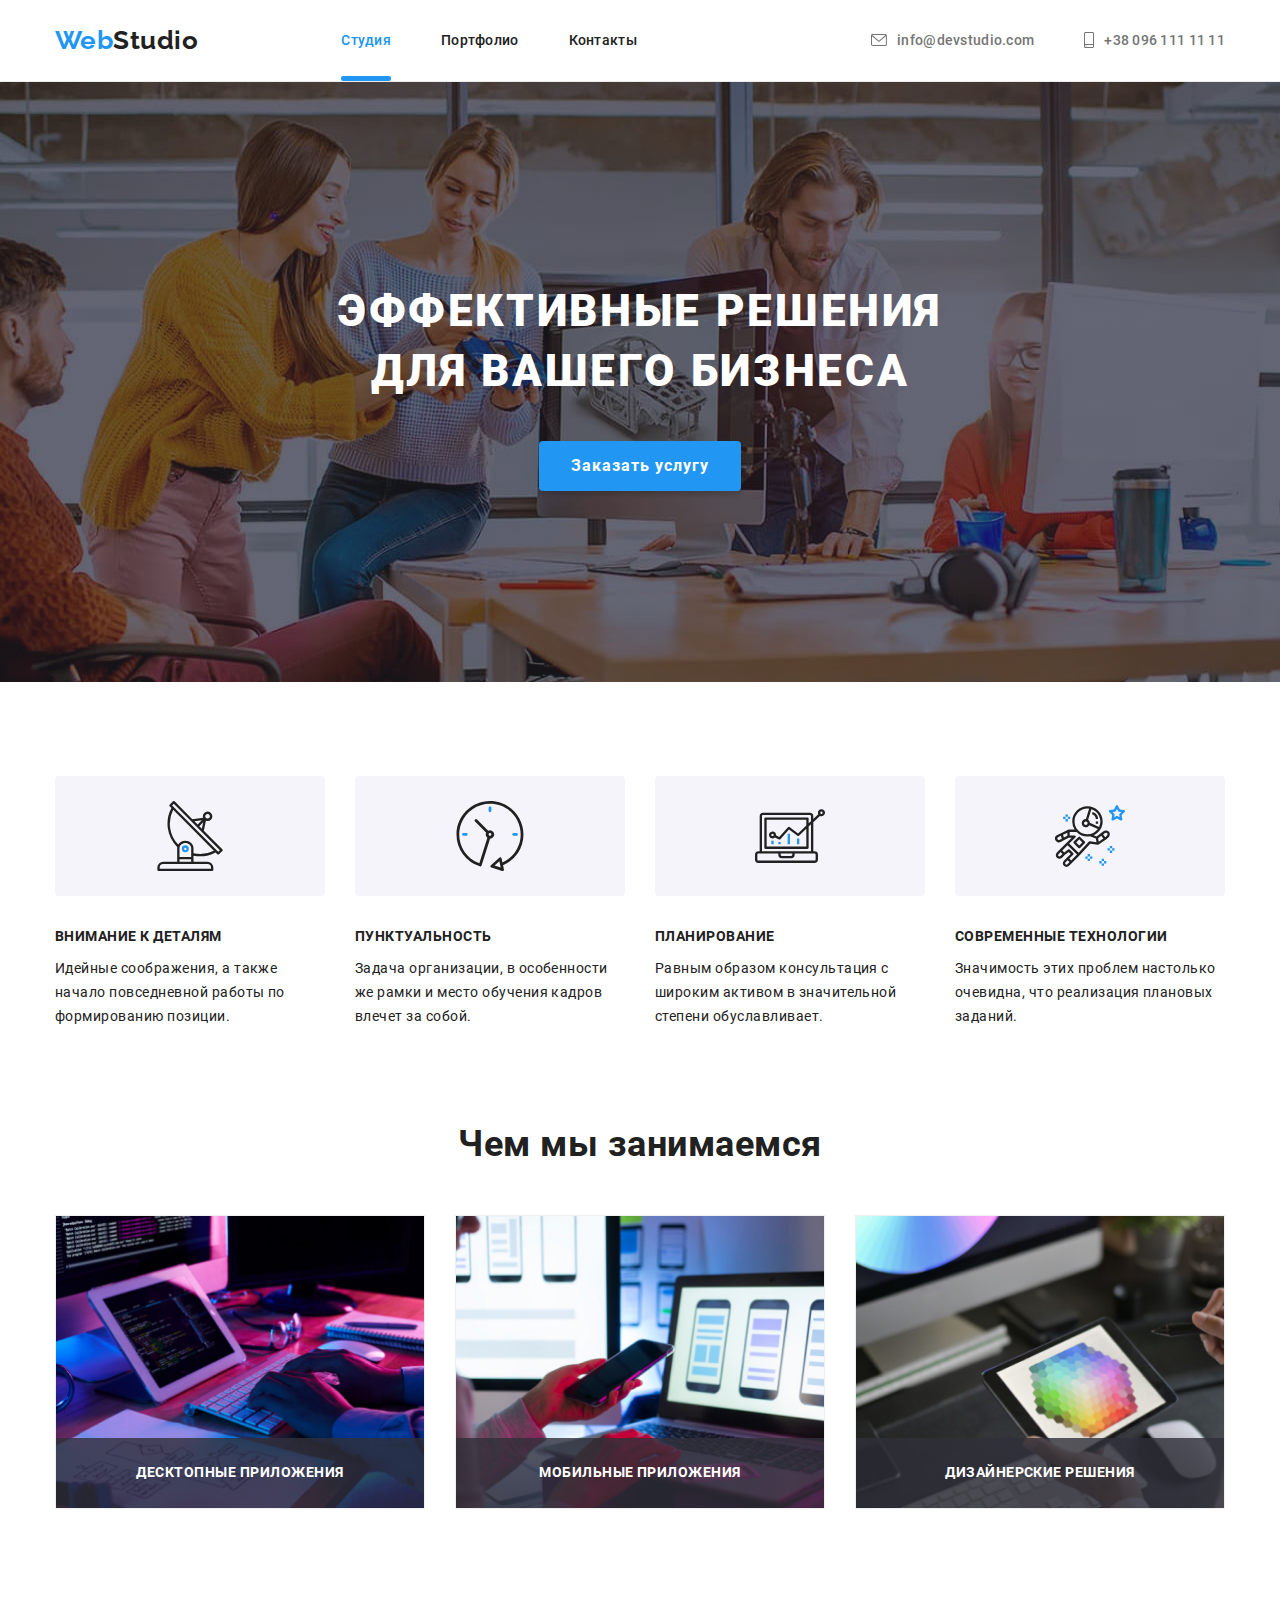
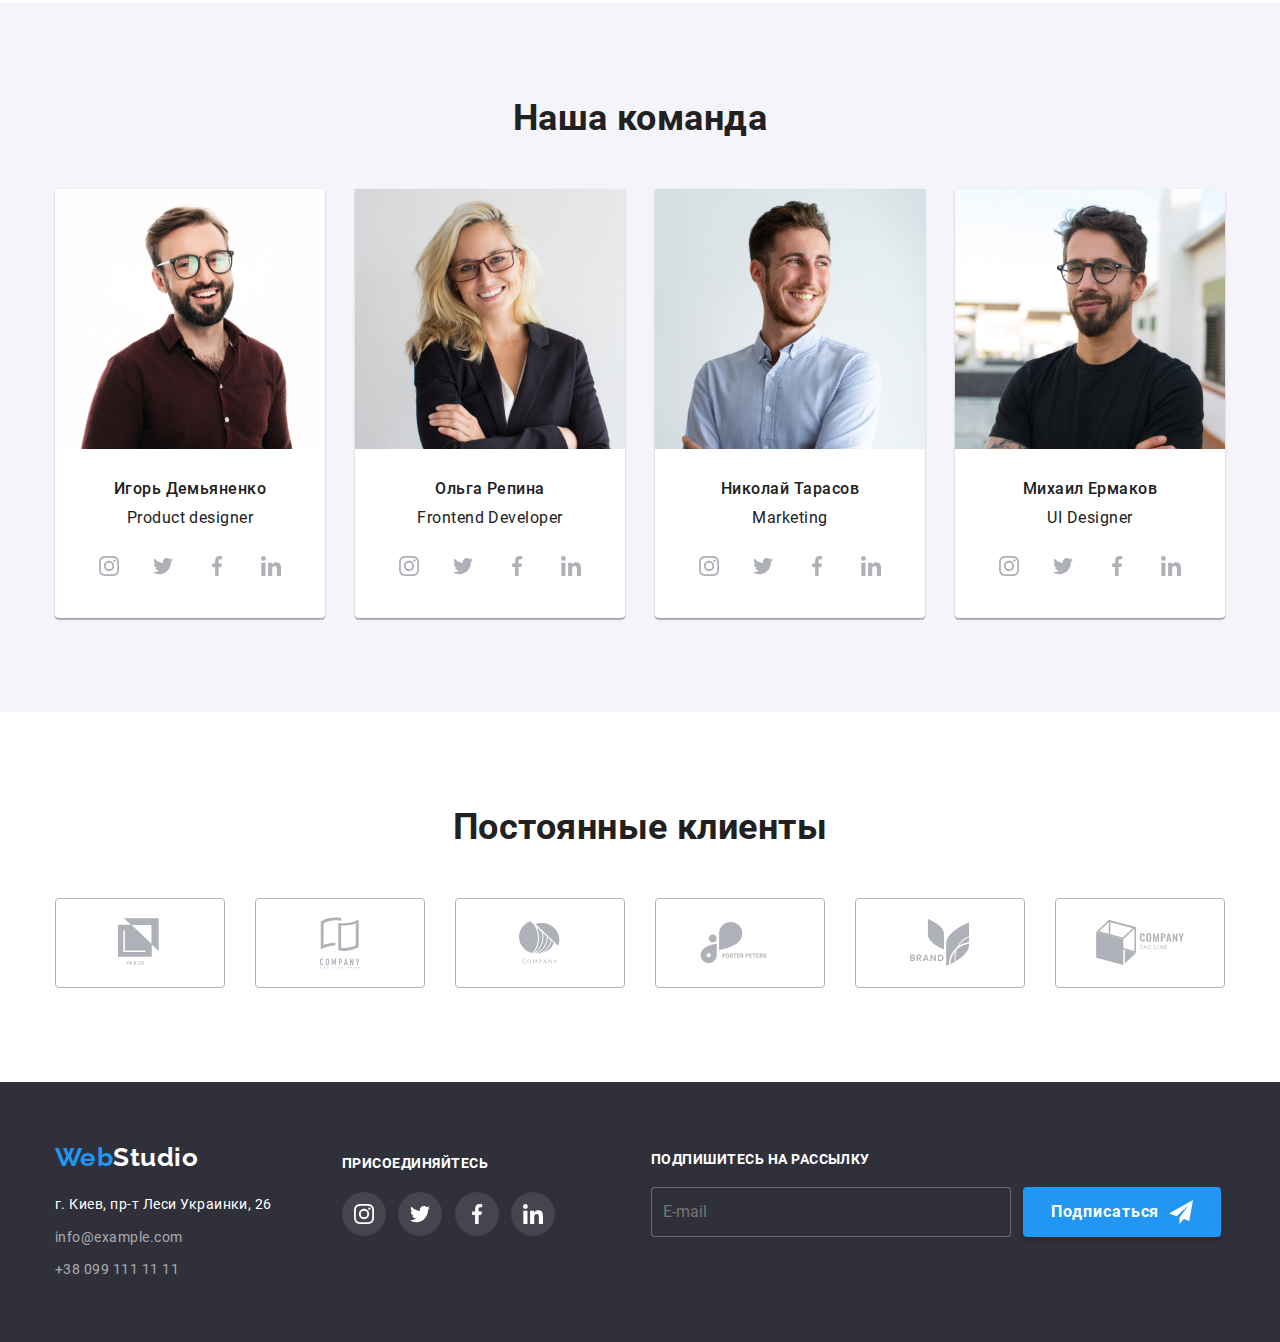
==== index.html @ 5cb8052d "копирование файлов" ====
<!DOCTYPE html>
<html lang="ru">
  <head>
    <meta charset="UTF-8" />
    <meta name="viewport" content="width=device-width, initial-scale=1.0" />
    <title>Главная</title>
    <!-- <link
      href="https://fonts.googleapis.com/css2?family=Raleway:wght@400;500;700&family=Roboto:wght@100;400;500;700;900&display=swap"
      rel="stylesheet"
    /> -->
    <link
      rel="stylesheet"
      href="https://cdnjs.cloudflare.com/ajax/libs/modern-normalize/1.0.0/modern-normalize.min.css"
    />
    <link rel="stylesheet" href="./css/main.min.css" />
  </head>

  <body>
    <!-- Shapka -->
    <header>
      <div class="container">
      <nav>
        <ul  class="nav-links">
          <li class="header-list"><a class="logo-link" href="./index.html">
              <span class="logo">Web</span><span class="logo-end">Studio</span>
              </a>
          </li>
          <li class="header-list">
            <a class="navigation current" href="./index.html">Студия</a>
          </li>
          <li class="header-list">
            <a class="navigation" href="./portfolio.html">Портфолио</a>
          </li>
          <li class="header-list">
            <a class="navigation" href="">Контакты</a>
          </li>
        </ul>
      </nav>

      <ul class="header-contacts">
        <li class="header-list">
          <a class="navigation contacts" href="mailto:info@devstudio.com"
            >
            <svg class="contacts-icon" width="16" height="12">
              <use href="./images/sprite.svg#icon-envelope"></use>
            </svg>
            info@devstudio.com</a
          >
        </li>
        <li class="header-list">
          <a class="navigation contacts" href="tel:+380961111111"
            >
            <svg class="contacts-icon" width="10" height="16">
              <use href="./images/sprite.svg#icon-smartphone"></use>
            </svg>
            +38 096 111 11 11</a
          >
        </li>
      </ul>
      </div>
    </header>

    <main>
      <!-- Hero -->
      <section class="hero">
        <h1 class="hero-title">Эффективные решения для вашего бизнеса</h1>
        <button class="order-link" type="button" data-modal-open>Заказать услугу</button>
      </section>

        <div class="backdrop is-hidden" data-modal>
          <div class="modal">
            <button class="modal-close" data-modal-close>
              <svg class="close-icone" width="18" height="18">
                <use href="./images/sprite.svg#icon-close"></use>
              </svg>
            </button>
            <form action="" class="form">
              <b class="appeal">Оставьте свои данные, мы вам перезвоним</b>
              <ul>
                <li class="form-list">
                  <label for="name">Имя</label>
                  <input type="text" name="name" id="name">
                  <svg class="input-icon" width="18" height="18">
                    <use href="./images/sprite.svg#icon-name"></use>
                  </svg>
                </li>
                <li class="form-list">
                  <label for="tel">Телефон</label>
                  <input type="tel" name="tel" id="tel">
                  <svg class="input-icon" width="18" height="18">
                    <use href="./images/sprite.svg#icon-tel"></use>
                  </svg>
                </li>
                <li class="form-list">
                  <label for="email">Почта</label>
                  <input type="email" name="email" id="email">
                  <svg class="input-icon" width="18" height="18">
                    <use href="./images/sprite.svg#icon-email"></use>
                  </svg>
                </li>
                <li class="form-list">
                  <label for="comment">Комментарий</label>
                  <textarea class="comment" name="comment" id="comment" rows="6" placeholder="Введите текст"></textarea>
                </li>
                <li class="checkbox">
                  <label class="offer">
                    <input class="check" type="checkbox" value="true">
                    <span class="check-icon"></span>
                    Соглашаюсь с рассылкой и принимаю
                    <a class="offer-link" href=""> Условия договора</a>
                  </label>
                </li>
              </ul>
              <button class="submit" type="submit">Отправить</button>
            </form>
          </div>
        </div>

      <!-- Advantages -->
      <section class="advantages">
        <div class="container">
        <h2 class="secondary-title visually-hidden">Наши Преимущества</h2>
      
        <ul class="advantage-list">
          <li class="icon-antenna">
            <div class="advantages-icons-bg">
             <svg class="advant-icon">
               <use href="./images/sprite.svg#icon-antenna"></use>
             </svg>
            </div>
            <h3 class="tertiary-title">Внимание к деталям</h3>
            <p class="cards-items">
              Идейные соображения, а также начало повседневной работы по
              формированию позиции.
            </p>
          </li>
          <li class="icon-clock">
            <div class="advantages-icons-bg">
              <svg class="advant-icon">
                <use href="./images/sprite.svg#icon-clock"></use>
              </svg>
            </div>
            <h3 class="tertiary-title">Пунктуальность</h3>
            <p class="cards-items">
              Задача организации, в особенности же рамки и место обучения кадров
              влечет за собой.
            </p>
          </li>
          <li class="icon-diagram">
            <div class="advantages-icons-bg">
              <svg class="advant-icon">
                <use href="./images/sprite.svg#icon-diagram"></use>
              </svg>
            </div>
            <h3 class="tertiary-title">Планирование</h3>
            <p class="cards-items">
              Равным образом консультация с широким активом в значительной
              степени обуславливает.
            </p>
          </li>
          <li class="icon-astronaut">
            <div class="advantages-icons-bg">
              <svg class="advant-icon">
                <use href="./images/sprite.svg#icon-astronaut"></use>
              </svg>
            </div>
            <h3 class="tertiary-title">Современные технологии</h3>
            <p class="cards-items">
              Значимость этих проблем настолько очевидна, что реализация
              плановых заданий.
            </p>
          </li>
        </ul>
        </div>
      </section>

      <!-- work examples -->
      <section class="work-examles-sct">
        <div class="container">
        <h2 class="secondary-title">Чем мы занимаемся</h2>
      
        <ul class="work-examples">
          <li>
            <div class="work-examples-overlay">
            <img src="./images/desktop.jpg" alt="Рабочий Стол" width="370" />
              <p class="work-examples-descriptions">Десктопные приложения</p>
            </div>
          </li>
          <li>
            <div class="work-examples-overlay">
              <img src="./images/phone-note.jpg" alt="Телефон перед ноутбуком" width="370" />
              <p class="work-examples-descriptions">Мобильные приложения</p>
            </div>
          </li>
          <li>
            <div class="work-examples-overlay">
              <img src="./images/grahical-tablet.jpg" alt="Графический планшет" width="370" />
              <p class="work-examples-descriptions">Дизайнерские решения</p>
            </div>
                      </li>
        </ul>
        </div>
      </section>

      <!-- Our team -->
      <section class="our-team">
        <div class="container">
        <h2 class="secondary-title">Наша команда</h2>
        <ul class="team-list">
          <li class="items">
            <a href=""><img src="./images/igor-demiyanenko.jpg" alt="Игорь Демьяненко" width="270" /></a>
            <div class="team-descrition">
            <h3 class="teams-title">Игорь Демьяненко</h3>
            <p class="cards-items">Product designer</p>
            <ul class="social-links-flex">
              <li><a class="social-link" href="https://www.instagram.com/" target="_blank">
                  <svg class="social-link-icon">
                    <use href="./images/sprite.svg#icon-instagram"></use>
                  </svg>
                </a>
              </li>
              <li><a class="social-link" href="https://twitter.com/" target="_blank">
                  <svg class="social-link-icon">
                    <use href="./images/sprite.svg#icon-twitter"></use>
                  </svg></a></li>
              <li><a class="social-link" href="https://www.facebook.com/" target="_blank">
                  <svg class="social-link-icon">
                    <use href="./images/sprite.svg#icon-facebook"></use>
                  </svg></a></li>
              <li><a class="social-link" href="https://www.linkedin.com/" target="_blank">
                  <svg class="social-link-icon">
                    <use href="./images/sprite.svg#icon-linkedin"></use>
                  </svg></a></li>
            </ul>
            </div>
          </li>
          <li class="items">
            <a href=""><img src="./images/olga-repina.jpg" alt="Ольга Репина" width="270" /></a>
            <div class="team-descrition">
            <h3 class="teams-title">Ольга Репина</h3>
            <p class="cards-items">Frontend Developer</p>
            <ul class="social-links-flex">
              <li><a class="social-link" href="https://www.instagram.com/" target="_blank">
                  <svg class="social-link-icon">
                    <use href="./images/sprite.svg#icon-instagram"></use>
                  </svg>
                </a>
              </li>
              <li><a class="social-link" href="https://twitter.com/" target="_blank">
                  <svg class="social-link-icon">
                    <use href="./images/sprite.svg#icon-twitter"></use>
                  </svg></a></li>
              <li><a class="social-link" href="https://www.facebook.com/" target="_blank">
                  <svg class="social-link-icon">
                    <use href="./images/sprite.svg#icon-facebook"></use>
                  </svg></a></li>
              <li><a class="social-link" href="https://www.linkedin.com/" target="_blank">
                  <svg class="social-link-icon">
                    <use href="./images/sprite.svg#icon-linkedin"></use>
                  </svg></a></li>
            </ul>
            </div>
          </li>
          <li class="items">
            <a href=""><img src="./images/nikolay-tarasov.jpg" alt="Николай Тарасов" width="270" /></a>
            <div class="team-descrition">
            <h3 class="teams-title">Николай Тарасов</h3>
            <p class="cards-items">Marketing</p>
            <ul class="social-links-flex">
              <li><a class="social-link" href="https://www.instagram.com/" target="_blank">
                    <svg class="social-link-icon">
                      <use href="./images/sprite.svg#icon-instagram"></use>
                    </svg>
                  </a>
              </li>
              <li><a class="social-link" href="https://twitter.com/" target="_blank">
              <svg class="social-link-icon">
                <use href="./images/sprite.svg#icon-twitter"></use>
              </svg></a></li>
              <li><a class="social-link" href="https://www.facebook.com/" target="_blank">
              <svg class="social-link-icon">
                <use href="./images/sprite.svg#icon-facebook"></use>
              </svg></a></li>
              <li><a class="social-link" href="https://www.linkedin.com/" target="_blank">
              <svg class="social-link-icon"> 
                <use href="./images/sprite.svg#icon-linkedin"></use>
              </svg></a></li>
            </ul>
            </div>
          </li>
          <li class="items">
            <a href=""><img src="./images/mihail-ermakov.jpg" alt="Михаил Ермаков" width="270" /></a>
            <div class="team-descrition">
            <h3 class="teams-title">Михаил Ермаков</h3>
            <p class="cards-items">UI Designer</p>
            <ul class="social-links-flex">
              <li><a class="social-link" href="https://www.instagram.com/" target="_blank">
                  <svg class="social-link-icon">
                    <use href="./images/sprite.svg#icon-instagram"></use>
                  </svg>
                </a>
              </li>
              <li><a class="social-link" href="https://twitter.com/" target="_blank">
                  <svg class="social-link-icon">
                    <use href="./images/sprite.svg#icon-twitter"></use>
                  </svg></a></li>
              <li><a class="social-link" href="https://www.facebook.com/" target="_blank">
                  <svg class="social-link-icon">
                    <use href="./images/sprite.svg#icon-facebook"></use>
                  </svg></a></li>
              <li><a class="social-link" href="https://www.linkedin.com/" target="_blank">
                  <svg class="social-link-icon">
                    <use href="./images/sprite.svg#icon-linkedin"></use>
                  </svg></a></li>
            </ul>
            </div>
          </li>
        </ul>
        </div>
      </section>

      <!-- Clients -->
      <section class="clients">
        <div class="container">
        <h2 class="secondary-title">Постоянные клиенты</h2>
        <ul class="clients-list">
          <li class="items"><a class="clients-links" href="" >
            <svg class="client-icon" width="45" height="50">
              <use href="./images/sprite.svg#icon-logo-yago"></use>
            </svg>
          </a></li>
          <li class="items"><a class="clients-links" href="">
            <svg class="client-icon" width="40" height="52">
              <use href="./images/sprite.svg#icon-logo-company-th"></use>
            </svg>
          </a></li>
          <li class="items"><a class="clients-links" href="">
            <svg class="client-icon" width="41" height="43">
              <use href="./images/sprite.svg#icon-logo3"></use>
            </svg>
          </a></li>
          <li class="items"><a class="clients-links" href="">
            <svg class="client-icon" width="80" height="42">
              <use href="./images/sprite.svg#icon-logo-foster-peters"></use>
            </svg>
          </a>
          </li>
          <li class="items"><a class="clients-links" href="">
          <svg class="client-icon" width="59" height="47">
            <use href="./images/sprite.svg#icon-logo-brand"></use>
          </svg>
        </a>
        </li>
          <li class="items"><a class="clients-links" href="">
            <svg class="client-icon" width="88.5" height="45.5">
              <use href="./images/sprite.svg#icon-logo-tag-line"></use>
            </svg>
          </a></li>
        </ul>
        </div>
      </section>
    </main>

    <!-- footer -->
    <footer class="footer-bg">
      <div class="footer-adress-text">
        <div>
        <a class="logo-link" href="./index.html">
          <span class="logo">Web</span
          ><span class="logo-end-footer">Studio</span></a
        >
        <address class="footer-adress">г. Киев, пр-т Леси Украинки, 26</address>
        <address>
          <a class="footer-link" href="mailto:info@example.com"
            >info@example.com</a
          >
          <br />
          <a class="footer-link" href="tel:+380991111111">+38 099 111 11 11</a>
        </address>
        </div>
        <div class="footer-common">
          <p class="common">Присоединяйтесь</p>
          <ul class="social-links-flex">
            <li>
              <a class="social-link" href="">
                <svg class="social-link-icon">
                  <use href="./images/sprite.svg#icon-instagram"></use>
                </svg>
              </a>
            </li>
            <li>
              <a class="social-link" href="">
                <svg class="social-link-icon">
                  <use href="./images/sprite.svg#icon-twitter"></use>
                </svg>
              </a>
            </li>
            <li>
              <a class="social-link" href="">
                <svg class="social-link-icon">
                  <use href="./images/sprite.svg#icon-facebook"></use>
                </svg>
              </a>
            </li>
            <li>
              <a class="social-link" href="">
                <svg class="social-link-icon">
                  <use href="./images/sprite.svg#icon-linkedin"></use>
                </svg>
              </a>
            </li>
          </ul>
        </div>
        <form class="footer-form" action="">
          <label class="subscription">
            <span class="sub-text">Подпишитесь на рассылку</span> 
            <input type="email" name="email" placeholder="E-mail">
          </label>
          <button class="subscribe" type="submit">Подписаться 
            <svg class="sub-icon" width="24" height="24">
              <use href="./images/sprite.svg#icon-send"></use>
            </svg>
          </button>
        </form>
      </div>
    
    </footer>
    <script src="./js/modal.js"></script>
  </body>
</html>
---- css/main.min.css ----
/*! modern-normalize v0.6.0 | MIT License | https://github.com/sindresorhus/modern-normalize */*,*::before,*::after{-webkit-box-sizing:border-box;box-sizing:border-box}:root{-moz-tab-size:4;-o-tab-size:4;tab-size:4}html{line-height:1.15;-webkit-text-size-adjust:100%}body{margin:0}body{font-family:system-ui,-apple-system,"Segoe UI",Roboto,Helvetica,Arial,sans-serif,"Apple Color Emoji","Segoe UI Emoji"}hr{height:0}abbr[title]{-webkit-text-decoration:underline dotted;text-decoration:underline dotted}b,strong{font-weight:bolder}code,kbd,samp,pre{font-family:SFMono-Regular, Consolas, "Liberation Mono", Menlo, monospace;font-size:1em}small{font-size:80%}sub,sup{font-size:75%;line-height:0;position:relative;vertical-align:baseline}sub{bottom:-0.25em}sup{top:-0.5em}button,input,optgroup,select,textarea{font-family:inherit;font-size:100%;line-height:1.15;margin:0}button,select{text-transform:none}button,[type="button"],[type="reset"],[type="submit"]{-webkit-appearance:button}button::-moz-focus-inner,[type="button"]::-moz-focus-inner,[type="reset"]::-moz-focus-inner,[type="submit"]::-moz-focus-inner{border-style:none;padding:0}button:-moz-focusring,[type="button"]:-moz-focusring,[type="reset"]:-moz-focusring,[type="submit"]:-moz-focusring{outline:1px dotted ButtonText}fieldset{padding:0.35em 0.75em 0.625em}legend{padding:0}progress{vertical-align:baseline}[type="number"]::-webkit-inner-spin-button,[type="number"]::-webkit-outer-spin-button{height:auto}[type="search"]{-webkit-appearance:textfield;outline-offset:-2px}[type="search"]::-webkit-search-decoration{-webkit-appearance:none}::-webkit-file-upload-button{-webkit-appearance:button;font:inherit}summary{display:list-item}@font-face{font-family:"Roboto";font-style:normal;font-weight:100;src:url(".././fonts/roboto/roboto-v20-latin_cyrillic-ext_cyrillic-100.eot");src:local(""),url(".././fonts/roboto/roboto-v20-latin_cyrillic-ext_cyrillic-100.eot?#iefix") format("embedded-opentype"),url(".././fonts/roboto/roboto-v20-latin_cyrillic-ext_cyrillic-100.woff2") format("woff2"),url(".././fonts/roboto/roboto-v20-latin_cyrillic-ext_cyrillic-100.woff") format("woff"),url(".././fonts/roboto/roboto-v20-latin_cyrillic-ext_cyrillic-100.ttf") format("truetype"),url(".././fonts/roboto/roboto-v20-latin_cyrillic-ext_cyrillic-100.svg#Roboto") format("svg")}@font-face{font-family:"Roboto";font-style:normal;font-weight:400;src:url(".././fonts/roboto/roboto-v20-latin_cyrillic-ext_cyrillic-regular.eot");src:local(""),url(".././fonts/roboto/roboto-v20-latin_cyrillic-ext_cyrillic-regular.eot?#iefix") format("embedded-opentype"),url(".././fonts/roboto/roboto-v20-latin_cyrillic-ext_cyrillic-regular.woff2") format("woff2"),url(".././fonts/roboto/roboto-v20-latin_cyrillic-ext_cyrillic-regular.woff") format("woff"),url(".././fonts/roboto/roboto-v20-latin_cyrillic-ext_cyrillic-regular.ttf") format("truetype"),url(".././fonts/roboto/roboto-v20-latin_cyrillic-ext_cyrillic-regular.svg#Roboto") format("svg")}@font-face{font-family:"Roboto";font-style:normal;font-weight:500;src:url(".././fonts/roboto/roboto-v20-latin_cyrillic-ext_cyrillic-500.eot");src:local(""),url(".././fonts/roboto/roboto-v20-latin_cyrillic-ext_cyrillic-500.eot?#iefix") format("embedded-opentype"),url(".././fonts/roboto/roboto-v20-latin_cyrillic-ext_cyrillic-500.woff2") format("woff2"),url(".././fonts/roboto/roboto-v20-latin_cyrillic-ext_cyrillic-500.woff") format("woff"),url(".././fonts/roboto/roboto-v20-latin_cyrillic-ext_cyrillic-500.ttf") format("truetype"),url(".././fonts/roboto/roboto-v20-latin_cyrillic-ext_cyrillic-500.svg#Roboto") format("svg")}@font-face{font-family:"Roboto";font-style:normal;font-weight:700;src:url(".././fonts/roboto/roboto-v20-latin_cyrillic-ext_cyrillic-700.eot");src:local(""),url(".././fonts/roboto/roboto-v20-latin_cyrillic-ext_cyrillic-700.eot?#iefix") format("embedded-opentype"),url(".././fonts/roboto/roboto-v20-latin_cyrillic-ext_cyrillic-700.woff2") format("woff2"),url(".././fonts/roboto/roboto-v20-latin_cyrillic-ext_cyrillic-700.woff") format("woff"),url(".././fonts/roboto/roboto-v20-latin_cyrillic-ext_cyrillic-700.ttf") format("truetype"),url(".././fonts/roboto/roboto-v20-latin_cyrillic-ext_cyrillic-700.svg#Roboto") format("svg")}@font-face{font-family:"Roboto";font-style:normal;font-weight:900;src:url(".././fonts/roboto/roboto-v20-latin_cyrillic-ext_cyrillic-900.eot");src:local(""),url(".././fonts/roboto/roboto-v20-latin_cyrillic-ext_cyrillic-900.eot?#iefix") format("embedded-opentype"),url(".././fonts/roboto/roboto-v20-latin_cyrillic-ext_cyrillic-900.woff2") format("woff2"),url(".././fonts/roboto/roboto-v20-latin_cyrillic-ext_cyrillic-900.woff") format("woff"),url(".././fonts/roboto/roboto-v20-latin_cyrillic-ext_cyrillic-900.ttf") format("truetype"),url(".././fonts/roboto/roboto-v20-latin_cyrillic-ext_cyrillic-900.svg#Roboto") format("svg")}@font-face{font-family:"Raleway";font-style:normal;font-weight:100;src:url(".././fonts/raleway/raleway-v18-latin_cyrillic-ext_cyrillic-100.eot");src:local(""),url(".././fonts/raleway/raleway-v18-latin_cyrillic-ext_cyrillic-100.eot?#iefix") format("embedded-opentype"),url(".././fonts/raleway/raleway-v18-latin_cyrillic-ext_cyrillic-100.woff2") format("woff2"),url(".././fonts/raleway/raleway-v18-latin_cyrillic-ext_cyrillic-100.woff") format("woff"),url(".././fonts/raleway/raleway-v18-latin_cyrillic-ext_cyrillic-100.ttf") format("truetype"),url(".././fonts/raleway/raleway-v18-latin_cyrillic-ext_cyrillic-100.svg#Raleway") format("svg")}@font-face{font-family:"Raleway";font-style:normal;font-weight:400;src:url(".././fonts/raleway/raleway-v18-latin_cyrillic-ext_cyrillic-regular.eot");src:local(""),url(".././fonts/raleway/raleway-v18-latin_cyrillic-ext_cyrillic-regular.eot?#iefix") format("embedded-opentype"),url(".././fonts/raleway/raleway-v18-latin_cyrillic-ext_cyrillic-regular.woff2") format("woff2"),url(".././fonts/raleway/raleway-v18-latin_cyrillic-ext_cyrillic-regular.woff") format("woff"),url(".././fonts/raleway/raleway-v18-latin_cyrillic-ext_cyrillic-regular.ttf") format("truetype"),url(".././fonts/raleway/raleway-v18-latin_cyrillic-ext_cyrillic-regular.svg#Raleway") format("svg")}@font-face{font-family:"Raleway";font-style:normal;font-weight:500;src:url(".././fonts/raleway/raleway-v18-latin_cyrillic-ext_cyrillic-500.eot");src:local(""),url(".././fonts/raleway/raleway-v18-latin_cyrillic-ext_cyrillic-500.eot?#iefix") format("embedded-opentype"),url(".././fonts/raleway/raleway-v18-latin_cyrillic-ext_cyrillic-500.woff2") format("woff2"),url(".././fonts/raleway/raleway-v18-latin_cyrillic-ext_cyrillic-500.woff") format("woff"),url(".././fonts/raleway/raleway-v18-latin_cyrillic-ext_cyrillic-500.ttf") format("truetype"),url(".././fonts/raleway/raleway-v18-latin_cyrillic-ext_cyrillic-500.svg#Raleway") format("svg")}@font-face{font-family:"Raleway";font-style:normal;font-weight:700;src:url(".././fonts/raleway/raleway-v18-latin_cyrillic-ext_cyrillic-700.eot");src:local(""),url(".././fonts/raleway/raleway-v18-latin_cyrillic-ext_cyrillic-700.eot?#iefix") format("embedded-opentype"),url(".././fonts/raleway/raleway-v18-latin_cyrillic-ext_cyrillic-700.woff2") format("woff2"),url(".././fonts/raleway/raleway-v18-latin_cyrillic-ext_cyrillic-700.woff") format("woff"),url(".././fonts/raleway/raleway-v18-latin_cyrillic-ext_cyrillic-700.ttf") format("truetype"),url(".././fonts/raleway/raleway-v18-latin_cyrillic-ext_cyrillic-700.svg#Raleway") format("svg")}.advantage-list,.work-examples,.team-list,.clients-list,.flex-list,.portfolio{display:-webkit-box;display:-ms-flexbox;display:flex;padding:0;margin:0}.footer-common .social-link,.social-link{display:-webkit-inline-box;display:-ms-inline-flexbox;display:inline-flex;-webkit-box-align:center;-ms-flex-align:center;align-items:center;height:44px;width:44px;border-radius:50%}.subscribe,.order-link,.submit{display:-webkit-inline-box;display:-ms-inline-flexbox;display:inline-flex;-webkit-box-align:center;-ms-flex-align:center;align-items:center;font-weight:700;font-style:normal;font-size:16px;line-height:1.87;letter-spacing:0.06em;color:#fff;cursor:pointer;border:transparent;background-color:#2196f3;-webkit-box-shadow:0px 4px 4px rgba(0,0,0,0.15);box-shadow:0px 4px 4px rgba(0,0,0,0.15);border-radius:4px;-webkit-transition:background-color 250ms cubic-bezier(0.4, 0, 0.2, 1),color 250ms cubic-bezier(0.4, 0, 0.2, 1),-webkit-box-shadow 250ms cubic-bezier(0.4, 0, 0.2, 1);transition:background-color 250ms cubic-bezier(0.4, 0, 0.2, 1),color 250ms cubic-bezier(0.4, 0, 0.2, 1),-webkit-box-shadow 250ms cubic-bezier(0.4, 0, 0.2, 1);transition:box-shadow 250ms cubic-bezier(0.4, 0, 0.2, 1),background-color 250ms cubic-bezier(0.4, 0, 0.2, 1),color 250ms cubic-bezier(0.4, 0, 0.2, 1);transition:box-shadow 250ms cubic-bezier(0.4, 0, 0.2, 1),background-color 250ms cubic-bezier(0.4, 0, 0.2, 1),color 250ms cubic-bezier(0.4, 0, 0.2, 1),-webkit-box-shadow 250ms cubic-bezier(0.4, 0, 0.2, 1)}html{-webkit-box-sizing:border-box;box-sizing:border-box}body{font-family:Roboto, sans-serif;font-style:normal;font-weight:400;line-height:1.2;letter-spacing:0.03em;color:#212121}h1,h2,h3,h4{margin:0px}ul{list-style-type:none;margin:0;padding:0}ul img{display:block;width:100%;height:auto}.container{width:1200px;margin-left:auto;margin-right:auto;padding-left:15px;padding-right:15px}.visually-hidden{position:absolute !important;clip:rect(1px 1px 1px 1px);clip:rect(1px, 1px, 1px, 1px);padding:0 !important;border:0 !important;height:1px !important;width:1px !important;overflow:hidden}.tertiary-title{font-weight:700;font-size:14px;line-height:1.5;text-transform:uppercase}.secondary-title{font-weight:700;font-size:36px;line-height:1.17;margin-top:0px;margin-bottom:50px;text-align:center}.cards-items{color:var(--secondary-text-color)}.logo{color:#2196f3;font-family:Raleway, sans-serif;font-weight:700;font-size:26px}.logo-end{color:#212121;font-family:Raleway, sans-serif;font-weight:700;font-size:26px}.logo-end-footer{color:#fff;font-family:Raleway, sans-serif;font-weight:700;font-size:26px}.logo-link{text-decoration:none}header{border-bottom:1px solid #ececec}header>.container{display:-webkit-box;display:-ms-flexbox;display:flex}.header-list{margin-left:50px;-webkit-box-align:stretch;-ms-flex-align:stretch;align-items:stretch}.header-list:hover,.header-list:focus{color:#2196f3}.header-contacts{display:-webkit-box;display:-ms-flexbox;display:flex;margin-left:auto;-webkit-box-align:center;-ms-flex-align:center;align-items:center}.navigation{position:relative;display:inline-block;color:#212121;text-decoration:none;padding:32px 0px;font-weight:500;font-size:14px;letter-spacing:0.02em;-webkit-transition:fill 250ms cubic-bezier(0.4, 0, 0.2, 1),color 250ms cubic-bezier(0.4, 0, 0.2, 1);transition:fill 250ms cubic-bezier(0.4, 0, 0.2, 1),color 250ms cubic-bezier(0.4, 0, 0.2, 1)}.navigation.current{color:#2196f3}.navigation.contacts{display:-webkit-inline-box;display:-ms-inline-flexbox;display:inline-flex;height:auto;width:100%;color:#757575;-webkit-box-align:center;-ms-flex-align:center;align-items:center;-ms-flex-item-align:center;align-self:center}.navigation:hover,.navigation:focus{color:#2196f3}.nav-links{display:-webkit-box;display:-ms-flexbox;display:flex;-webkit-box-align:center;-ms-flex-align:center;align-items:center;padding:0}.nav-links>.header-list:first-child{margin-left:0px;margin-right:93px}.nav-links .navigation::after{content:"";position:absolute;left:0;bottom:0;display:block;width:100%;height:5px;border-radius:2px;background-color:#2196f3;opacity:0;-webkit-transform:scaleX(0);transform:scaleX(0);-webkit-transition:opacity 250ms cubic-bezier(0.4, 0, 0.2, 1),-webkit-transform 250ms cubic-bezier(0.4, 0, 0.2, 1);transition:opacity 250ms cubic-bezier(0.4, 0, 0.2, 1),-webkit-transform 250ms cubic-bezier(0.4, 0, 0.2, 1);transition:transform 250ms cubic-bezier(0.4, 0, 0.2, 1),opacity 250ms cubic-bezier(0.4, 0, 0.2, 1);transition:transform 250ms cubic-bezier(0.4, 0, 0.2, 1),opacity 250ms cubic-bezier(0.4, 0, 0.2, 1),-webkit-transform 250ms cubic-bezier(0.4, 0, 0.2, 1)}.nav-links .navigation:hover::after{opacity:1;-webkit-transform:scaleX(1);transform:scaleX(1)}.nav-links .navigation.current::before{content:"";position:absolute;left:0;bottom:0;display:block;width:100%;height:5px;border-radius:2px;background-color:#2196f3;opacity:1}.contacts-icon{display:-webkit-inline-box;display:-ms-inline-flexbox;display:inline-flex;margin-right:10px;fill:currentColor}.footer-bg{background:#2f303a;padding-top:60px;padding-bottom:60px}.footer-adress{color:#fff;font-style:normal;font-size:14px;line-height:1.7;padding-top:20px}.footer-adress-text{display:-webkit-box;display:-ms-flexbox;display:flex;width:1200px;margin-left:auto;margin-right:auto;margin-bottom:0px;padding-left:15px;padding-right:15px}.footer-adress-text>div:first-child{margin-right:70px}.footer-link{display:inline-block;color:rgba(255,255,255,0.6);font-style:normal;text-decoration:none;font-size:14px;line-height:1.7;margin-top:9px}.common{color:#fff;font-weight:bold;font-size:14px;line-height:1.14;text-transform:uppercase;margin-bottom:20px}.footer-common .social-link{-ms-flex-pack:distribute;justify-content:space-around;background-color:rgba(255,255,255,0.1);fill:#fff;margin-right:10px}.footer-form{margin-left:93px;display:-webkit-box;display:-ms-flexbox;display:flex;-webkit-box-align:center;-ms-flex-align:center;align-items:center}input:-webkit-autofill,input:-webkit-autofill:hover,input:-webkit-autofill:focus{-webkit-text-fill-color:rgba(255,255,255,0.3);-webkit-box-shadow:0 0 0px 1000px #2f303a inset;box-shadow:0 0 0px 1000px #2f303a inset}.subscription{position:relative;margin-right:12px}.subscription>input{width:360px;height:50px;padding:11px;border:1px solid rgba(255,255,255,0.3);-webkit-box-sizing:border-box;box-sizing:border-box;background-color:#2f303a;border-radius:4px;font-style:normal;font-weight:normal;font-size:16px;line-height:1.25;display:-webkit-box;display:-ms-flexbox;display:flex;-webkit-box-align:center;-ms-flex-align:center;align-items:center;color:rgba(255,255,255,0.6)}.sub-text{position:absolute;top:-36px;font-weight:bold;font-size:14px;line-height:1.15;text-transform:uppercase;color:#ffffff}.sub-icon{fill:#fff;margin-left:10px;-webkit-transition:fill 250ms cubic-bezier(0.4, 0, 0.2, 1);transition:fill 250ms cubic-bezier(0.4, 0, 0.2, 1)}.subscribe{padding:10px 28px}.subscribe:hover{background-color:#fff;color:#2196f3}.subscribe:hover .sub-icon{fill:#2196f3}.social-links-flex{display:-webkit-box;display:-ms-flexbox;display:flex;-webkit-box-pack:justify;-ms-flex-pack:justify;justify-content:space-between;padding:0px;margin-top:16px}.social-links-flex>li{width:calc((100% - 30px) / 4);margin-right:10x}.social-links-flex>li:last-child{margin-right:0}.social-link{-ms-flex-pack:distribute;justify-content:space-around;fill:#afb1b8;-webkit-transition:background-color 250ms cubic-bezier(0.4, 0, 0.2, 1),fill 250ms cubic-bezier(0.4, 0, 0.2, 1);transition:background-color 250ms cubic-bezier(0.4, 0, 0.2, 1),fill 250ms cubic-bezier(0.4, 0, 0.2, 1)}.social-link:hover,.social-link:focus{background-color:#2196f3;border-radius:50%;fill:#fff}.social-link-icon{width:20px;height:20px}.hero{max-width:1600px;height:600px;text-align:center;background-color:#2f303a;background-image:-webkit-gradient(linear, left top, right top, from(rgba(47,48,58,0.4)), to(rgba(47,48,58,0.4))),url(../images/hero-bg.jpg);background-image:linear-gradient(to right, rgba(47,48,58,0.4), rgba(47,48,58,0.4)),url(../images/hero-bg.jpg);background-repeat:no-repeat;background-size:cover;background-position:center;margin-left:auto;margin-right:auto;padding-top:200px;padding-bottom:200px}.hero-title{color:#fff;font-size:44px;font-weight:900;line-height:1.36;text-transform:uppercase;letter-spacing:0.06em;max-width:696px;margin-top:0px;margin-left:auto;margin-right:auto;margin-bottom:40px}.order-link{padding:10px 32px}.order-link:focus,.order-link:hover{background-color:#fff;color:#2196f3}.backdrop{position:fixed;top:0;left:0;width:100%;height:100%;background-color:rgba(0,0,0,0.2);z-index:99;opacity:1;-webkit-transition:opacity 250ms cubic-bezier(0.4, 0, 0.2, 1);transition:opacity 250ms cubic-bezier(0.4, 0, 0.2, 1)}.backdrop.is-hidden{opacity:0;pointer-events:none;z-index:99}.backdrop.is-hidden .modal{-webkit-transform:translate(-50%, -50%) scale(1.1);transform:translate(-50%, -50%) scale(1.1)}.modal{position:absolute;top:50%;left:50%;min-height:581px;min-width:528px;padding:0;background-color:#fff;-webkit-box-shadow:0px 1px 3px rgba(0,0,0,0.12),0px 1px 1px rgba(0,0,0,0.14),0px 2px 1px rgba(0,0,0,0.2);box-shadow:0px 1px 3px rgba(0,0,0,0.12),0px 1px 1px rgba(0,0,0,0.14),0px 2px 1px rgba(0,0,0,0.2);border-radius:4px;z-index:99;-webkit-transform:translate(-50%, -50%) scale(1);transform:translate(-50%, -50%) scale(1);-webkit-transition:-webkit-transform 250ms cubic-bezier(0.4, 0, 0.2, 1);transition:-webkit-transform 250ms cubic-bezier(0.4, 0, 0.2, 1);transition:transform 250ms cubic-bezier(0.4, 0, 0.2, 1);transition:transform 250ms cubic-bezier(0.4, 0, 0.2, 1), -webkit-transform 250ms cubic-bezier(0.4, 0, 0.2, 1)}.modal-close{position:absolute;display:-webkit-inline-box;display:-ms-inline-flexbox;display:inline-flex;-webkit-box-pack:center;-ms-flex-pack:center;justify-content:center;-webkit-box-align:center;-ms-flex-align:center;align-items:center;background-color:#fff;min-width:30px;min-height:30px;top:8px;right:8px;border:1px solid rgba(0,0,0,0.1);border-radius:50%;cursor:pointer}.close-icone{fill:#000;-webkit-transition:fill 250ms cubic-bezier(0.4, 0, 0.2, 1);transition:fill 250ms cubic-bezier(0.4, 0, 0.2, 1)}.modal-close:hover .close-icone,.modal-close:focus .close-icone{fill:#2196f3}.form{padding:40px;text-align:center}.form>ul{padding:0}.form-list{position:relative;display:-webkit-box;display:-ms-flexbox;display:flex;-webkit-box-orient:vertical;-webkit-box-direction:normal;-ms-flex-direction:column;flex-direction:column;margin-bottom:28px}.form-list>label{position:absolute;left:0;top:-18px;display:-webkit-inline-box;display:-ms-inline-flexbox;display:inline-flex;font-size:12px;line-height:1.15;letter-spacing:0.01em;color:#757575}.form-list>input{padding:12px 12px 12px 42px;font-weight:normal;font-size:12px;line-height:1.15;letter-spacing:0.01em;border:1px solid rgba(33,33,33,0.2);-webkit-box-sizing:border-box;box-sizing:border-box;border-radius:4px;-webkit-transition:border 250ms cubic-bezier(0.4, 0, 0.2, 1);transition:border 250ms cubic-bezier(0.4, 0, 0.2, 1)}.form-list>input:hover,.form-list>input:focus{outline:none;border:1px solid #2196f3}.form-list>.comment:hover,.form-list>.comment:focus{outline:none;border:1px solid #2196f3}.input-icon{position:absolute;top:50%;left:12px;fill:#212121;-webkit-transform:translateY(-50%);transform:translateY(-50%);-webkit-transition:fill 250ms cubic-bezier(0.4, 0, 0.2, 1);transition:fill 250ms cubic-bezier(0.4, 0, 0.2, 1)}.form-list>input:hover+.input-icon,.form-list>input:focus+.input-icon{fill:#2196f3}.offer{display:-webkit-inline-box;display:-ms-inline-flexbox;display:inline-flex;-webkit-box-align:center;-ms-flex-align:center;align-items:center;text-align:center;font-size:14px;line-height:1.71;color:#757575}.check{position:absolute;width:1px;height:1px;margin:-1px;border:0;padding:0;clip:rect(0 0 0 0);overflow:hidden}.check-icon{display:inline-block;width:16px;height:16px;margin-right:8.38px;border:2.5px solid #212121;border-radius:2px;cursor:pointer;-webkit-transition:-webkit-transform 250ms linear;transition:-webkit-transform 250ms linear;transition:transform 250ms linear;transition:transform 250ms linear, -webkit-transform 250ms linear}.check:checked+.check-icon{-webkit-transform:scale(1.2);transform:scale(1.2);border-color:transparent;background-color:#2196f3;background-image:url("../images/icon-check.svg");background-size:contain;background-origin:border-box}.offer-link{color:#2196f3}.comment{resize:none;padding:12px 16px;border:1px solid rgba(33,33,33,0.2);-webkit-box-sizing:border-box;box-sizing:border-box;border-radius:4px;font-size:14px;line-height:1.15;letter-spacing:0.01em;-webkit-transition:border 250ms cubic-bezier(0.4, 0, 0.2, 1);transition:border 250ms cubic-bezier(0.4, 0, 0.2, 1)}.comment:placeholder-shown{color:rgba(117,117,117,0.5)}.appeal{display:inline-block;margin-bottom:30px;font-weight:bold;font-size:20px;line-height:1.15;text-align:center;color:#212121}.submit{padding:10px 55px;margin-left:auto;margin-top:30px}.submit:focus,.submit:hover{background-color:#f5f4fa;color:#2196f3}.advantages{padding-top:94px}.advantage-list p{margin-top:10px;margin-bottom:0px}.advantage-list .cards-items{font-size:14px;line-height:1.71}.advantage-list>li{width:calc((100% - 90px) / 4);margin-left:30px}.advantage-list>li:first-child{margin-left:0px}.advant-icon{width:70px;height:70px}.advantages-icons-bg{width:100%;height:120px;background-color:#f5f4fa;border-radius:4px;margin-bottom:30px;padding:25px 100px}.work-examles-sct{padding-top:94px;padding-bottom:94px}.work-examples>li{width:calc((100% - 60px) / 3);margin-left:30px;background:#ffffff;border:1px solid #eeeeee}.work-examples>li:first-child{margin-left:0px}.work-examples-overlay{position:relative}.work-examples-descriptions{position:absolute;display:-webkit-inline-box;display:-ms-inline-flexbox;display:inline-flex;bottom:0;width:100%;height:70px;margin:0;font-weight:bold;font-size:14px;line-height:1.14;-webkit-box-pack:center;-ms-flex-pack:center;justify-content:center;-webkit-box-align:center;-ms-flex-align:center;align-items:center;text-transform:uppercase;color:#fff;background-color:rgba(47,48,58,0.8)}.our-team{background-color:#f5f4fa;padding-top:94px;padding-bottom:94px}.our-team .cards-items{font-size:16px}.teams-title{font-weight:500;font-size:16px;line-height:1.18x}.team-list>li{width:calc((100% - 60px) / 3);margin-left:30px;text-align:center;background-color:#fff;-webkit-box-shadow:0px 1px 3px rgba(0,0,0,0.12),0px 1px 1px rgba(0,0,0,0.14),0px 2px 1px rgba(0,0,0,0.2);box-shadow:0px 1px 3px rgba(0,0,0,0.12),0px 1px 1px rgba(0,0,0,0.14),0px 2px 1px rgba(0,0,0,0.2);border-radius:0px 0px 4px 4px}.team-list>li:first-child{margin-left:0px}.team-descrition{padding-top:30px;padding-bottom:30px;padding-left:32px;padding-right:32px}.team-descrition p{margin-top:10px;margin-bottom:0px}.clients{padding-top:94px;padding-bottom:94px}.clients-list>.items{width:calc((100% - 150px) / 6);margin-right:30px}.clients-list>.items:last-child{margin-right:0px}.clients-links{display:-webkit-inline-box;display:-ms-inline-flexbox;display:inline-flex;width:170px;height:90px;border:1px solid #afb1b8;-webkit-box-sizing:border-box;box-sizing:border-box;border-radius:4px;-webkit-box-align:center;-ms-flex-align:center;align-items:center;-ms-flex-pack:distribute;justify-content:space-around;fill:#afb1b8;-webkit-transition:fill 250ms cubic-bezier(0.4, 0, 0.2, 1),border 250ms cubic-bezier(0.4, 0, 0.2, 1);transition:fill 250ms cubic-bezier(0.4, 0, 0.2, 1),border 250ms cubic-bezier(0.4, 0, 0.2, 1)}.clients-links:hover,.clients-links:focus{border:1px solid #2196f3;border-radius:4px;fill:#2196f3}.flex-list{margin-bottom:50px;-webkit-box-pack:center;-ms-flex-pack:center;justify-content:center}.flex-list>li{margin-left:8px}.button{background-color:#f5f4fa;color:#212121;font-family:inherit;font-weight:500;font-size:16px;line-height:1.6;text-align:center;padding-top:6px;padding-bottom:6px;padding-right:22px;padding-left:22px;border-radius:4px;border:none;cursor:pointer;-webkit-transition:background-color 250ms cubic-bezier(0.4, 0, 0.2, 1),color 250ms cubic-bezier(0.4, 0, 0.2, 1);transition:background-color 250ms cubic-bezier(0.4, 0, 0.2, 1),color 250ms cubic-bezier(0.4, 0, 0.2, 1)}.button:hover,.button:focus,.button:active,.button:visited{background-color:#2196f3;color:#fff;-webkit-box-shadow:0px 3px 1px rgba(0,0,0,0.1),0px 1px 2px rgba(0,0,0,0.08),0px 2px 2px rgba(0,0,0,0.12);box-shadow:0px 3px 1px rgba(0,0,0,0.1),0px 1px 2px rgba(0,0,0,0.08),0px 2px 2px rgba(0,0,0,0.12);-webkit-transition:background-color 250ms cubic-bezier(0.4, 0, 0.2, 1),color 250ms cubic-bezier(0.4, 0, 0.2, 1),-webkit-box-shadow 250ms cubic-bezier(0.4, 0, 0.2, 1);transition:background-color 250ms cubic-bezier(0.4, 0, 0.2, 1),color 250ms cubic-bezier(0.4, 0, 0.2, 1),-webkit-box-shadow 250ms cubic-bezier(0.4, 0, 0.2, 1);transition:box-shadow 250ms cubic-bezier(0.4, 0, 0.2, 1),background-color 250ms cubic-bezier(0.4, 0, 0.2, 1),color 250ms cubic-bezier(0.4, 0, 0.2, 1);transition:box-shadow 250ms cubic-bezier(0.4, 0, 0.2, 1),background-color 250ms cubic-bezier(0.4, 0, 0.2, 1),color 250ms cubic-bezier(0.4, 0, 0.2, 1),-webkit-box-shadow 250ms cubic-bezier(0.4, 0, 0.2, 1)}.cards-link{display:inline-block;text-decoration:none;color:#2f303a}.portfolio .cards-items{font-size:16px;line-height:1.8}.portfolio-overlay{position:relative;overflow:hidden}.portfolio-overlay::before{display:inline-block;position:absolute;content:"";top:0;left:0;width:100%;height:100%;background-color:rgba(33,150,243,0.9);opacity:0;-webkit-transform:translatey(100%);transform:translatey(100%);-webkit-transition:opacity 250ms cubic-bezier(0.4, 0, 0.2, 1),-webkit-transform 250ms cubic-bezier(0.4, 0, 0.2, 1);transition:opacity 250ms cubic-bezier(0.4, 0, 0.2, 1),-webkit-transform 250ms cubic-bezier(0.4, 0, 0.2, 1);transition:transform 250ms cubic-bezier(0.4, 0, 0.2, 1),opacity 250ms cubic-bezier(0.4, 0, 0.2, 1);transition:transform 250ms cubic-bezier(0.4, 0, 0.2, 1),opacity 250ms cubic-bezier(0.4, 0, 0.2, 1),-webkit-transform 250ms cubic-bezier(0.4, 0, 0.2, 1)}.hover-cards{position:absolute;display:-webkit-inline-box;display:-ms-inline-flexbox;display:inline-flex;-webkit-box-align:center;-ms-flex-align:center;align-items:center;-webkit-box-pack:center;-ms-flex-pack:center;justify-content:center;width:100%;height:100%;margin:0;padding:0 24px;top:0;left:0;-webkit-transform:translateY(100%);transform:translateY(100%);line-height:1.56;color:#fff;opacity:0;-webkit-transition:opacity 250ms cubic-bezier(0.4, 0, 0.2, 1),-webkit-transform 250ms cubic-bezier(0.4, 0, 0.2, 1);transition:opacity 250ms cubic-bezier(0.4, 0, 0.2, 1),-webkit-transform 250ms cubic-bezier(0.4, 0, 0.2, 1);transition:transform 250ms cubic-bezier(0.4, 0, 0.2, 1),opacity 250ms cubic-bezier(0.4, 0, 0.2, 1);transition:transform 250ms cubic-bezier(0.4, 0, 0.2, 1),opacity 250ms cubic-bezier(0.4, 0, 0.2, 1),-webkit-transform 250ms cubic-bezier(0.4, 0, 0.2, 1)}.portfolio>.items:hover{border:1px solid #eeeeee;-webkit-box-sizing:border-box;box-sizing:border-box;-webkit-box-shadow:0px 1px 1px rgba(0,0,0,0.12),0px 4px 4px rgba(0,0,0,0.06),1px 4px 6px rgba(0,0,0,0.16);box-shadow:0px 1px 1px rgba(0,0,0,0.12),0px 4px 4px rgba(0,0,0,0.06),1px 4px 6px rgba(0,0,0,0.16)}.portfolio>.items:hover .hover-cards,.portfolio>.items:hover .portfolio-overlay::before{-webkit-transform:translatey(0%);transform:translatey(0%);opacity:1;-webkit-transition:background-color 250ms cubic-bezier(0.4, 0, 0.2, 1),opacity 250ms cubic-bezier(0.4, 0, 0.2, 1),-webkit-transform 250ms cubic-bezier(0.4, 0, 0.2, 1);transition:background-color 250ms cubic-bezier(0.4, 0, 0.2, 1),opacity 250ms cubic-bezier(0.4, 0, 0.2, 1),-webkit-transform 250ms cubic-bezier(0.4, 0, 0.2, 1);transition:background-color 250ms cubic-bezier(0.4, 0, 0.2, 1),opacity 250ms cubic-bezier(0.4, 0, 0.2, 1),transform 250ms cubic-bezier(0.4, 0, 0.2, 1);transition:background-color 250ms cubic-bezier(0.4, 0, 0.2, 1),opacity 250ms cubic-bezier(0.4, 0, 0.2, 1),transform 250ms cubic-bezier(0.4, 0, 0.2, 1),-webkit-transform 250ms cubic-bezier(0.4, 0, 0.2, 1)}.portfolio-screen{padding-top:94px;padding-bottom:94px}.portfolio{-ms-flex-wrap:wrap;flex-wrap:wrap}.portfolio>.items{width:calc((100% - 60px) / 3);margin-right:30px;margin-bottom:30px;background:#fff;border:1px solid #eeeeee;-webkit-transition:-webkit-box-shadow 250ms cubic-bezier(0.4, 0, 0.2, 1);transition:-webkit-box-shadow 250ms cubic-bezier(0.4, 0, 0.2, 1);transition:box-shadow 250ms cubic-bezier(0.4, 0, 0.2, 1);transition:box-shadow 250ms cubic-bezier(0.4, 0, 0.2, 1), -webkit-box-shadow 250ms cubic-bezier(0.4, 0, 0.2, 1)}.portfolio>.items:nth-child(3n){margin-right:0px}.portfolio>.items:nth-last-child(-n+3){margin-bottom:0px}.portfolio p{margin-bottom:0px}p+h3{margin-bottom:0px}.items-description{padding:20px 24px 20px 24px}
/*# sourceMappingURL=main.min.css.map */
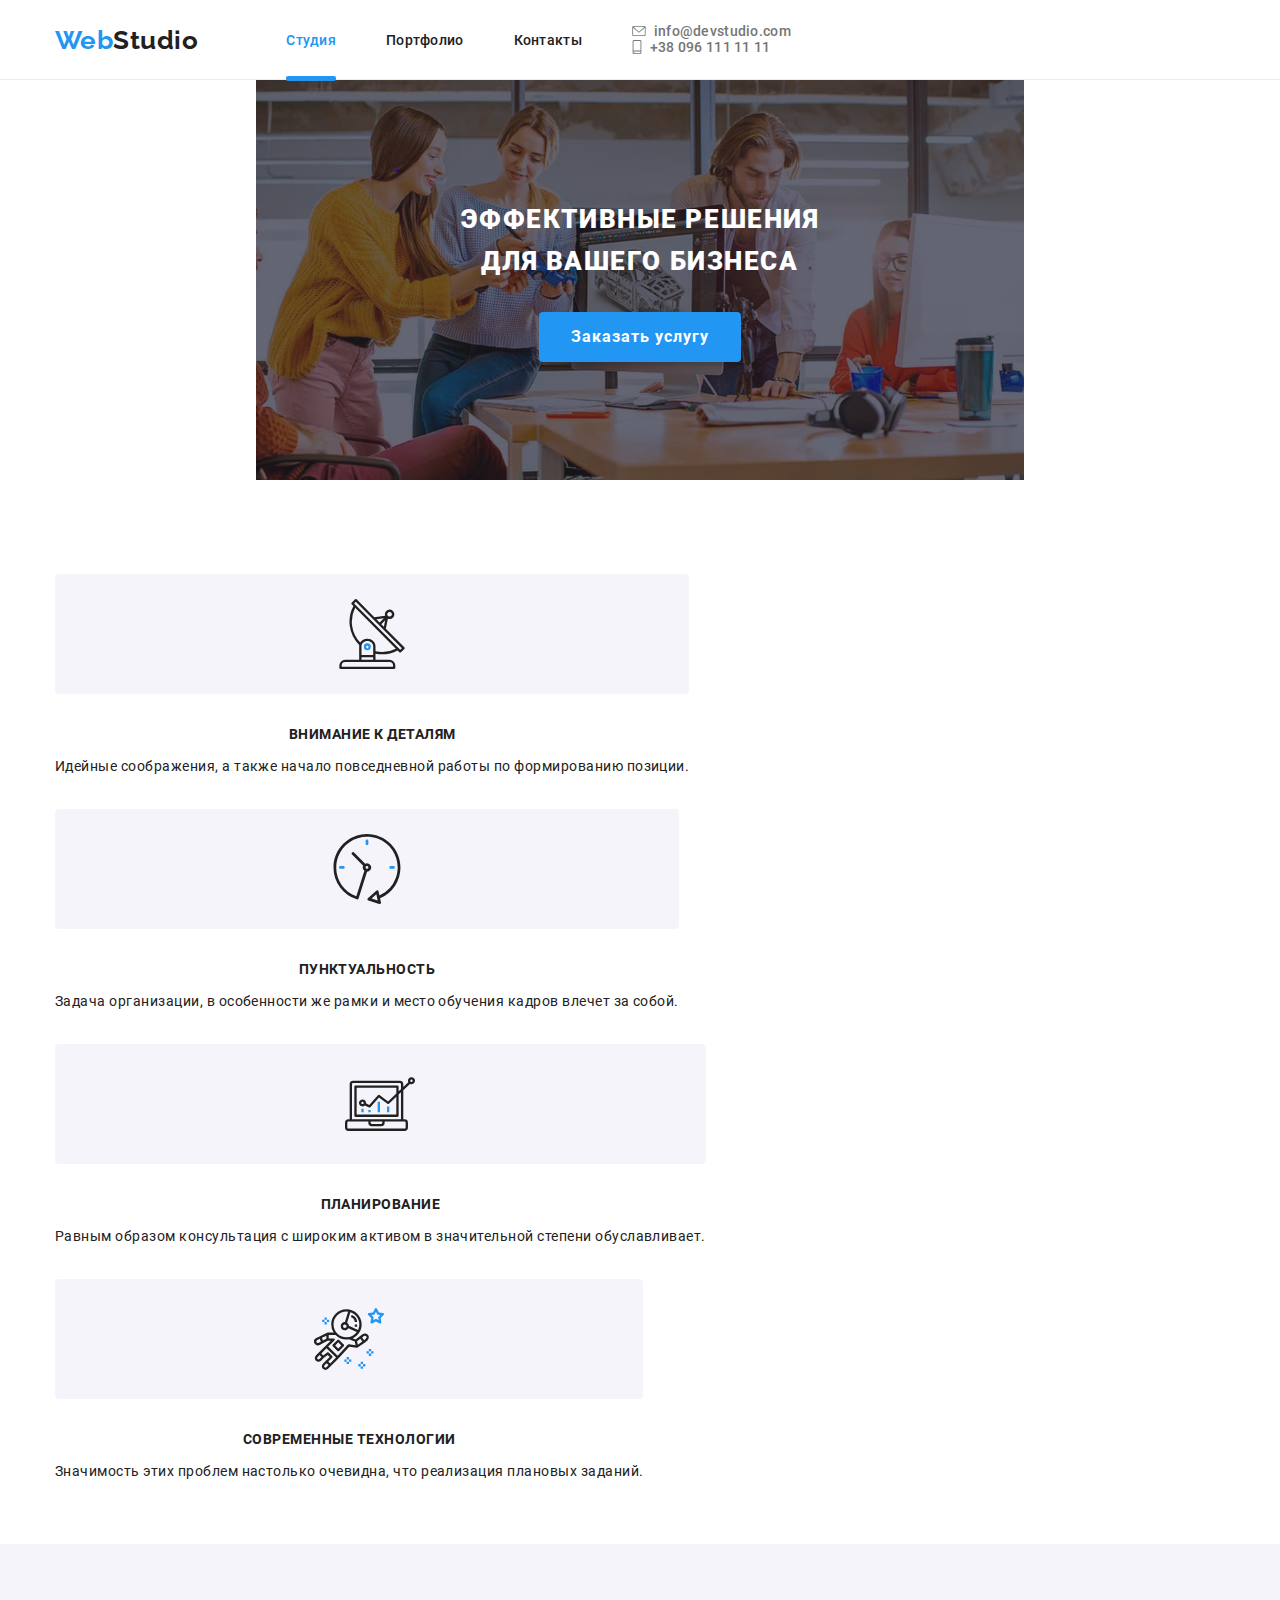
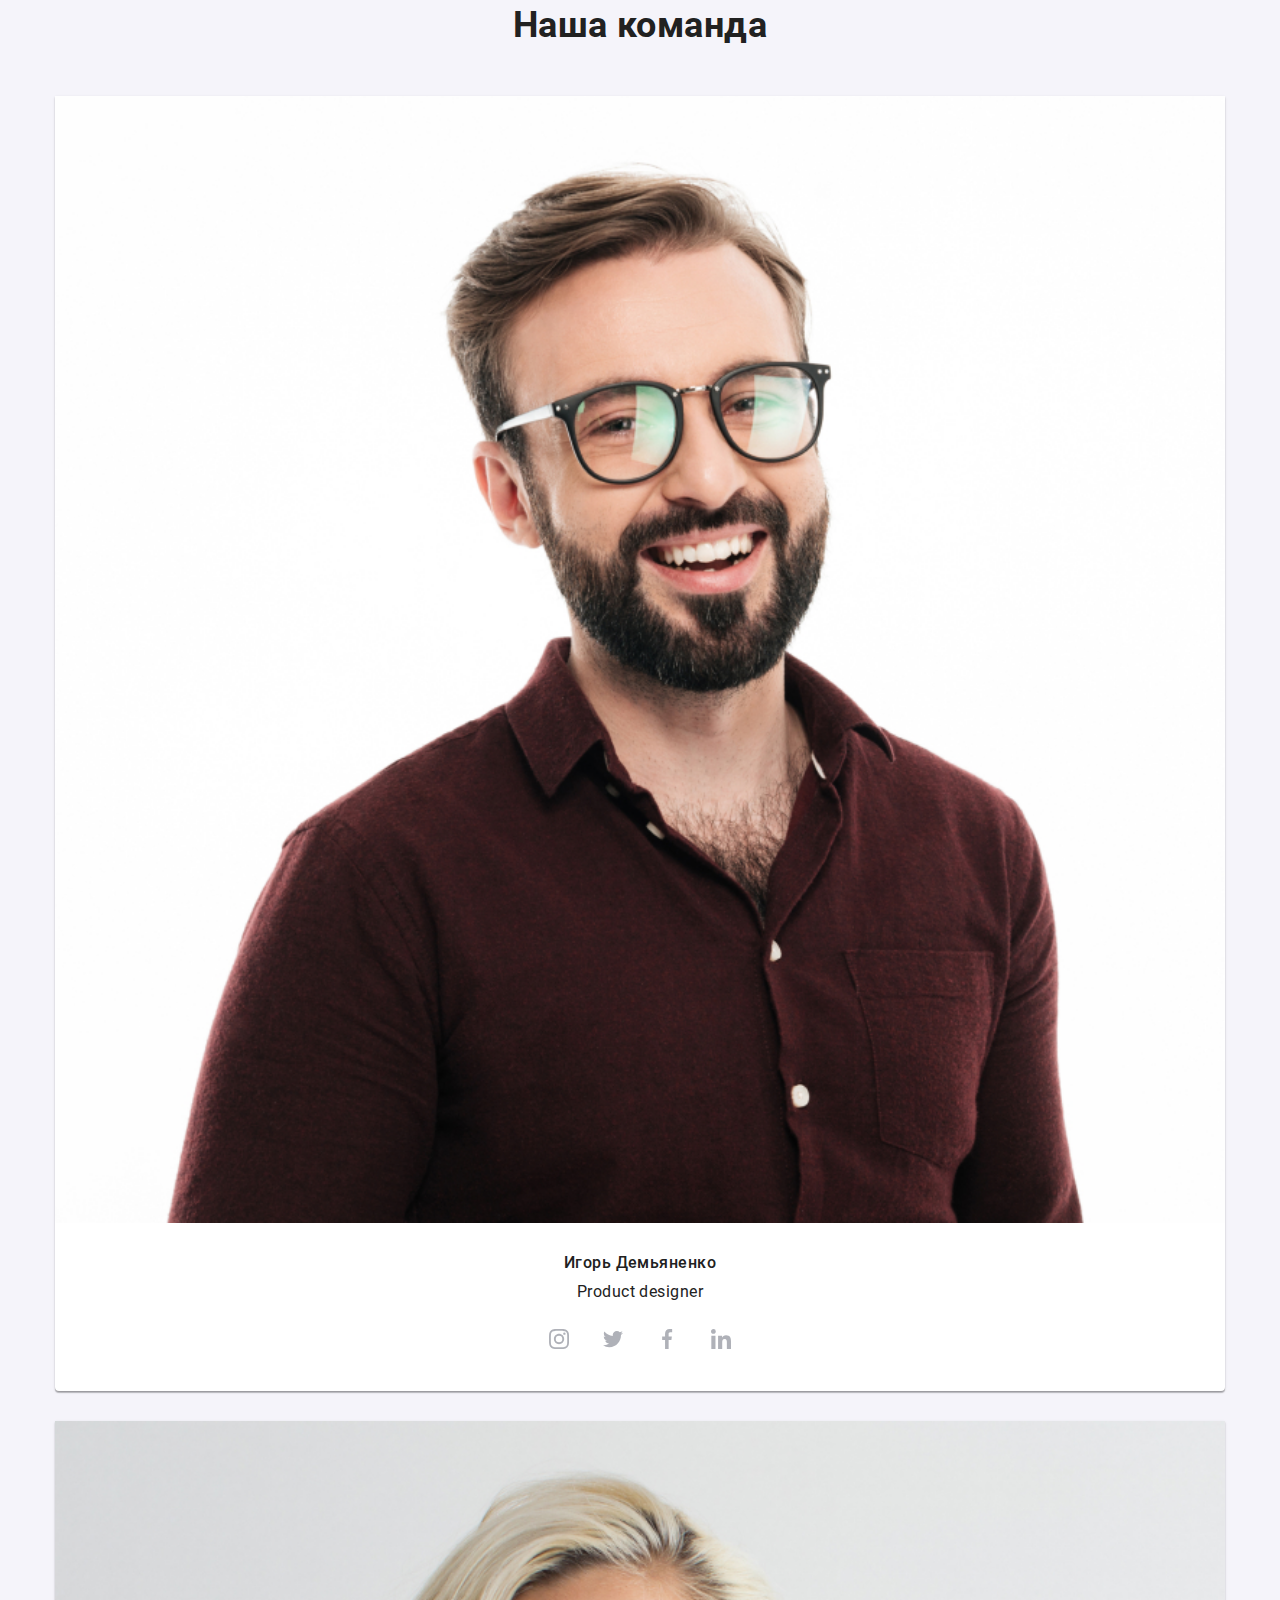
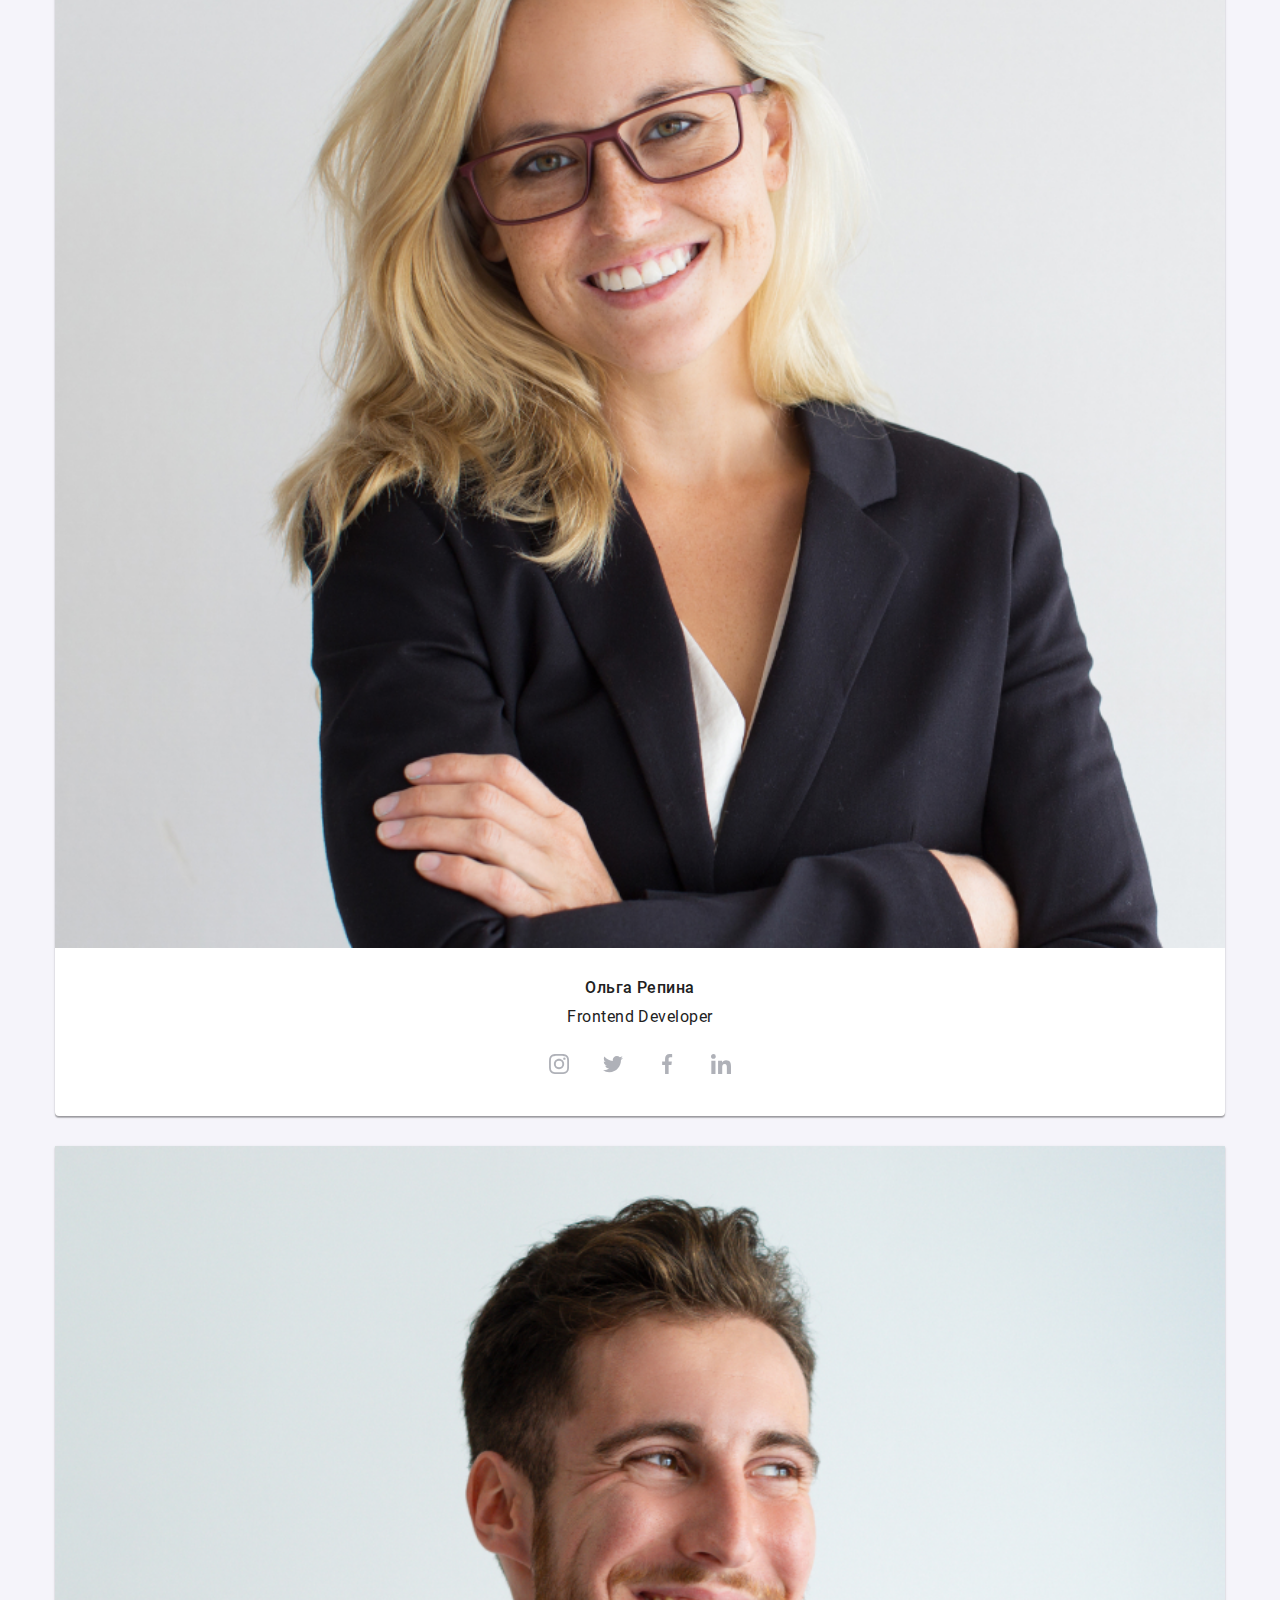
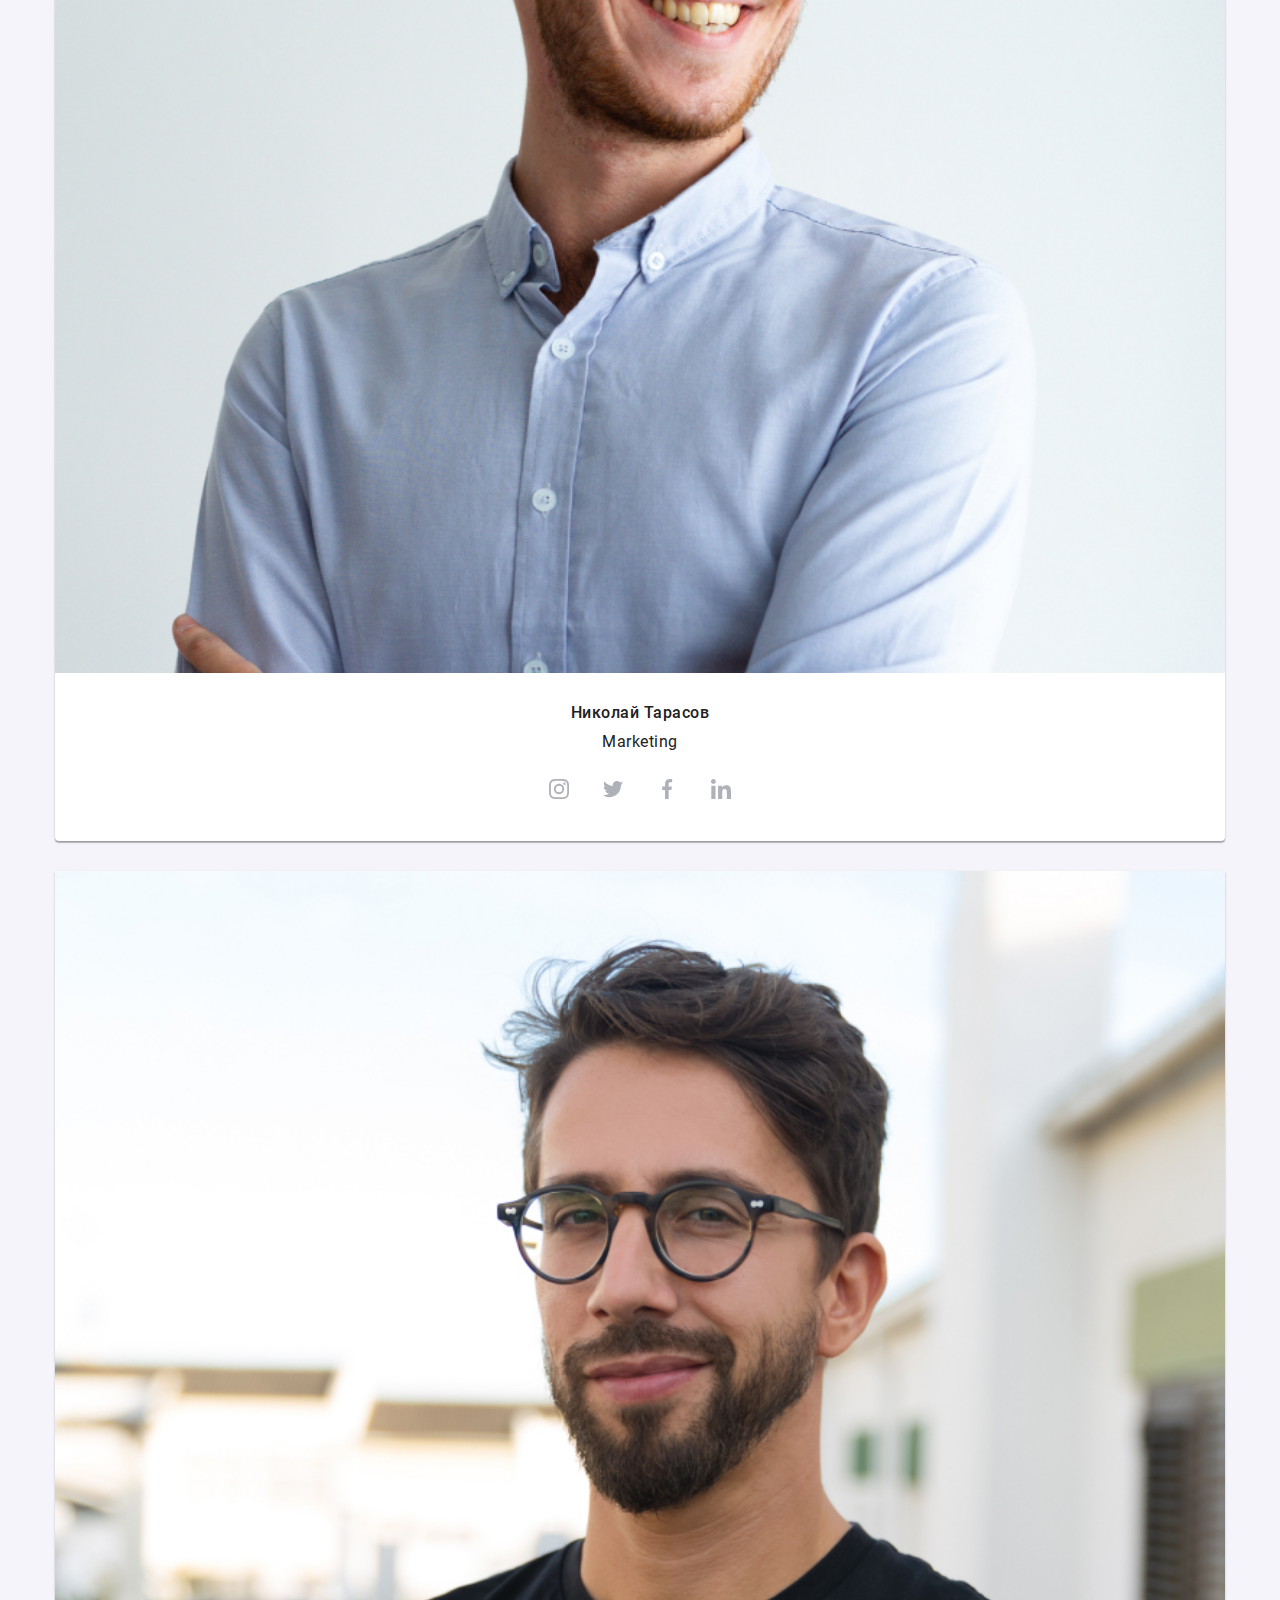
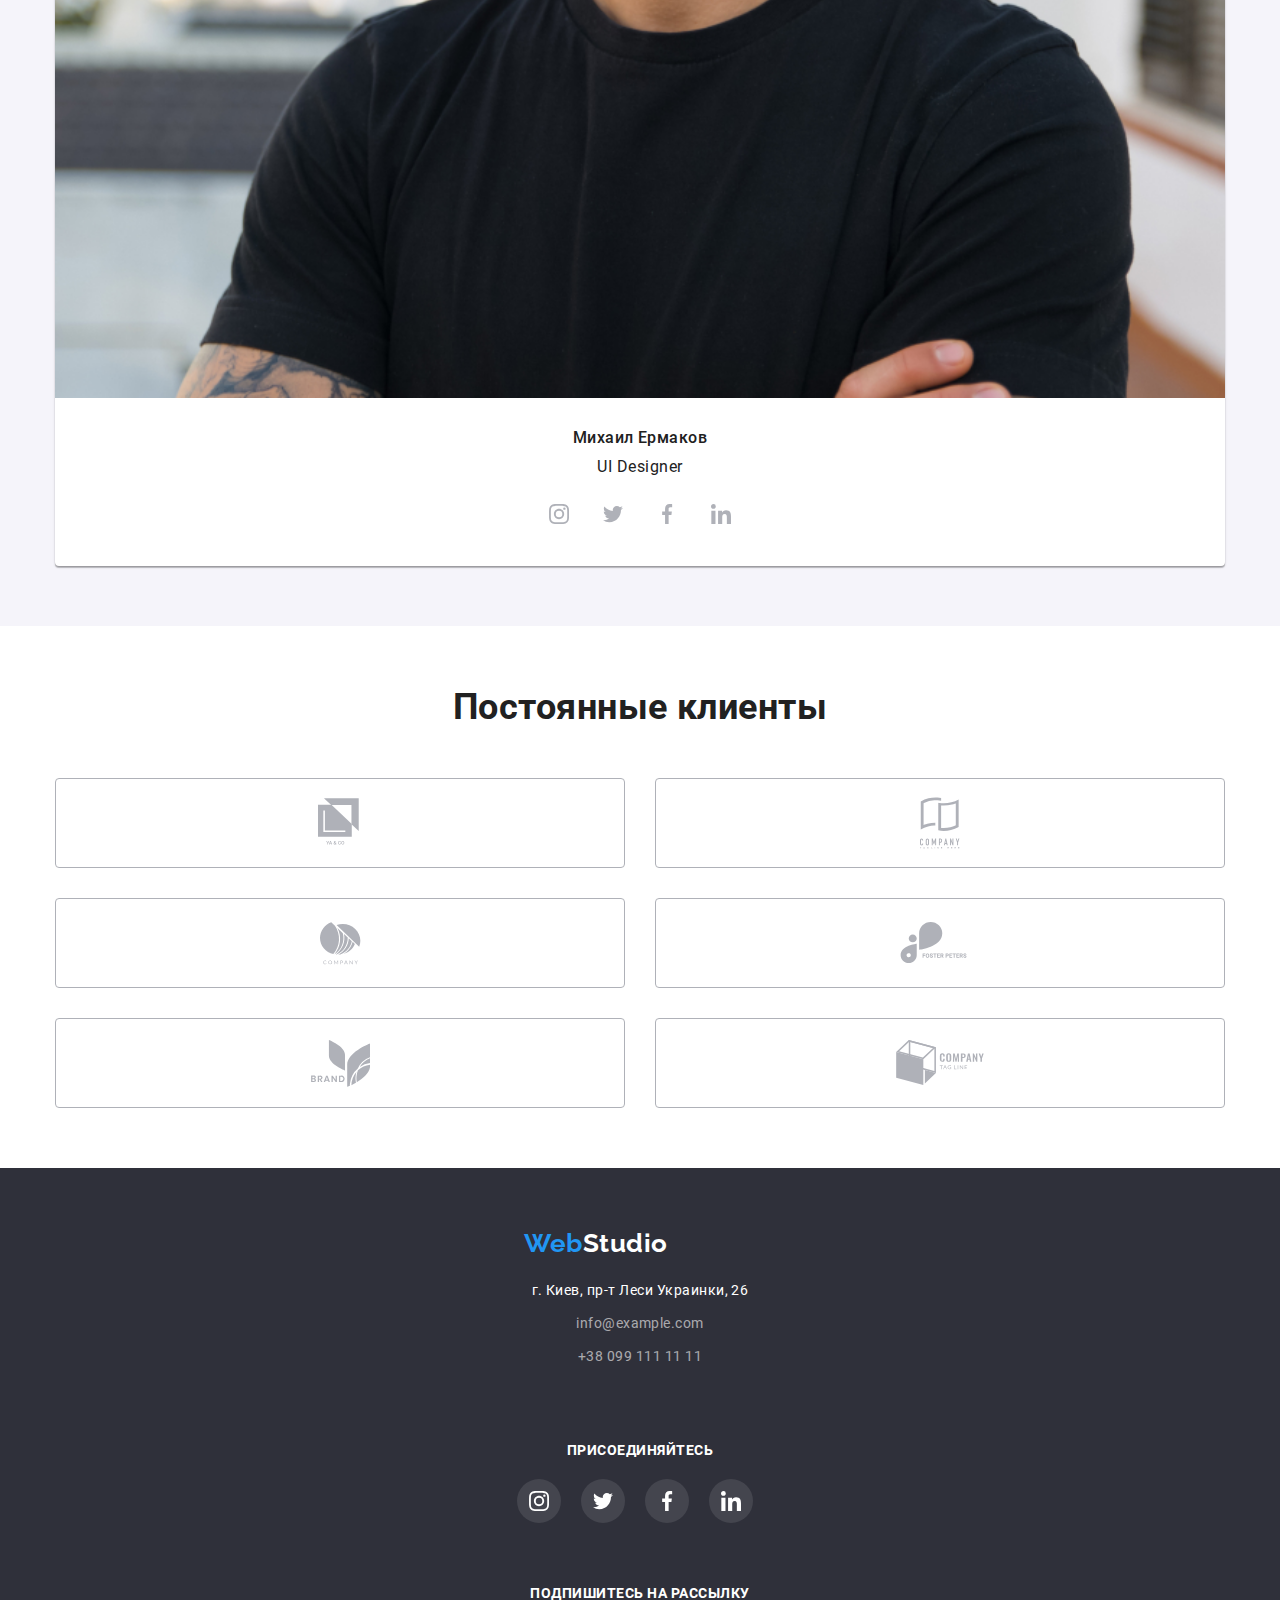
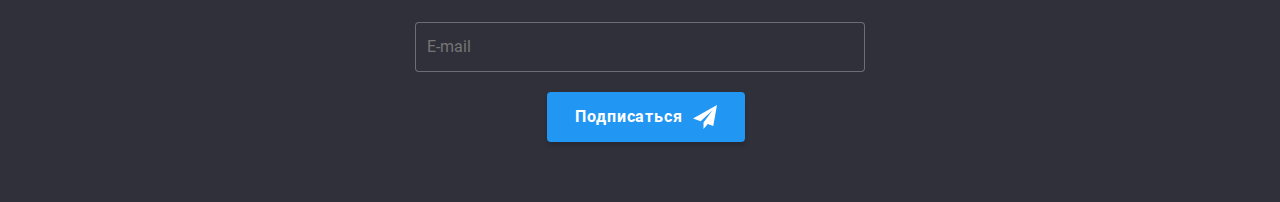
==== commit 9e9036c1: "промежуточный сейв адаптивки" ====
--- a/index.html
+++ b/index.html
@@ -19,29 +19,34 @@
     <!-- Shapka -->
     <header>
       <div class="container">
-      <nav>
-        <ul  class="nav-links">
-          <li class="header-list"><a class="logo-link" href="./index.html">
-              <span class="logo">Web</span><span class="logo-end">Studio</span>
-              </a>
-          </li>
-          <li class="header-list">
-            <a class="navigation current" href="./index.html">Студия</a>
-          </li>
-          <li class="header-list">
-            <a class="navigation" href="./portfolio.html">Портфолио</a>
-          </li>
-          <li class="header-list">
-            <a class="navigation" href="">Контакты</a>
-          </li>
-        </ul>
-      </nav>
+        <a class="logo-link" href="./index.html">
+          <span class="logo">Web</span><span class="logo-end">Studio</span>
+        </a>
+        <button class="menu-cross" type="menu">
+            <svg class="menu-icon" width="24" height="16">
+              <use href="./images/sprite.svg#icon-menu"></use>
+            </svg>
+        </button>
+        <div class="top">
+          <nav>
+           <ul  class="nav-links">
+             <li class="header-list">
+                <a class="navigation current" href="./index.html">Студия</a>
+              </li>
+              <li class="header-list">
+                <a class="navigation" href="./portfolio.html">Портфолио</a>
+              </li>
+              <li class="header-list">
+                <a class="navigation" href="">Контакты</a>
+              </li>
+            </ul>
+          </nav>
 
       <ul class="header-contacts">
         <li class="header-list">
           <a class="navigation contacts" href="mailto:info@devstudio.com"
             >
-            <svg class="contacts-icon" width="16" height="12">
+            <svg class="contacts-icon" width="14" height="10">
               <use href="./images/sprite.svg#icon-envelope"></use>
             </svg>
             info@devstudio.com</a
@@ -50,13 +55,14 @@
         <li class="header-list">
           <a class="navigation contacts" href="tel:+380961111111"
             >
-            <svg class="contacts-icon" width="10" height="16">
+            <svg class="contacts-icon" width="10" height="14">
               <use href="./images/sprite.svg#icon-smartphone"></use>
             </svg>
             +38 096 111 11 11</a
           >
         </li>
       </ul>
+      </div>
       </div>
     </header>
 
--- a/css/main.min.css
+++ b/css/main.min.css
@@ -1,2 +1,2 @@
-/*! modern-normalize v0.6.0 | MIT License | https://github.com/sindresorhus/modern-normalize */*,*::before,*::after{-webkit-box-sizing:border-box;box-sizing:border-box}:root{-moz-tab-size:4;-o-tab-size:4;tab-size:4}html{line-height:1.15;-webkit-text-size-adjust:100%}body{margin:0}body{font-family:system-ui,-apple-system,"Segoe UI",Roboto,Helvetica,Arial,sans-serif,"Apple Color Emoji","Segoe UI Emoji"}hr{height:0}abbr[title]{-webkit-text-decoration:underline dotted;text-decoration:underline dotted}b,strong{font-weight:bolder}code,kbd,samp,pre{font-family:SFMono-Regular, Consolas, "Liberation Mono", Menlo, monospace;font-size:1em}small{font-size:80%}sub,sup{font-size:75%;line-height:0;position:relative;vertical-align:baseline}sub{bottom:-0.25em}sup{top:-0.5em}button,input,optgroup,select,textarea{font-family:inherit;font-size:100%;line-height:1.15;margin:0}button,select{text-transform:none}button,[type="button"],[type="reset"],[type="submit"]{-webkit-appearance:button}button::-moz-focus-inner,[type="button"]::-moz-focus-inner,[type="reset"]::-moz-focus-inner,[type="submit"]::-moz-focus-inner{border-style:none;padding:0}button:-moz-focusring,[type="button"]:-moz-focusring,[type="reset"]:-moz-focusring,[type="submit"]:-moz-focusring{outline:1px dotted ButtonText}fieldset{padding:0.35em 0.75em 0.625em}legend{padding:0}progress{vertical-align:baseline}[type="number"]::-webkit-inner-spin-button,[type="number"]::-webkit-outer-spin-button{height:auto}[type="search"]{-webkit-appearance:textfield;outline-offset:-2px}[type="search"]::-webkit-search-decoration{-webkit-appearance:none}::-webkit-file-upload-button{-webkit-appearance:button;font:inherit}summary{display:list-item}@font-face{font-family:"Roboto";font-style:normal;font-weight:100;src:url(".././fonts/roboto/roboto-v20-latin_cyrillic-ext_cyrillic-100.eot");src:local(""),url(".././fonts/roboto/roboto-v20-latin_cyrillic-ext_cyrillic-100.eot?#iefix") format("embedded-opentype"),url(".././fonts/roboto/roboto-v20-latin_cyrillic-ext_cyrillic-100.woff2") format("woff2"),url(".././fonts/roboto/roboto-v20-latin_cyrillic-ext_cyrillic-100.woff") format("woff"),url(".././fonts/roboto/roboto-v20-latin_cyrillic-ext_cyrillic-100.ttf") format("truetype"),url(".././fonts/roboto/roboto-v20-latin_cyrillic-ext_cyrillic-100.svg#Roboto") format("svg")}@font-face{font-family:"Roboto";font-style:normal;font-weight:400;src:url(".././fonts/roboto/roboto-v20-latin_cyrillic-ext_cyrillic-regular.eot");src:local(""),url(".././fonts/roboto/roboto-v20-latin_cyrillic-ext_cyrillic-regular.eot?#iefix") format("embedded-opentype"),url(".././fonts/roboto/roboto-v20-latin_cyrillic-ext_cyrillic-regular.woff2") format("woff2"),url(".././fonts/roboto/roboto-v20-latin_cyrillic-ext_cyrillic-regular.woff") format("woff"),url(".././fonts/roboto/roboto-v20-latin_cyrillic-ext_cyrillic-regular.ttf") format("truetype"),url(".././fonts/roboto/roboto-v20-latin_cyrillic-ext_cyrillic-regular.svg#Roboto") format("svg")}@font-face{font-family:"Roboto";font-style:normal;font-weight:500;src:url(".././fonts/roboto/roboto-v20-latin_cyrillic-ext_cyrillic-500.eot");src:local(""),url(".././fonts/roboto/roboto-v20-latin_cyrillic-ext_cyrillic-500.eot?#iefix") format("embedded-opentype"),url(".././fonts/roboto/roboto-v20-latin_cyrillic-ext_cyrillic-500.woff2") format("woff2"),url(".././fonts/roboto/roboto-v20-latin_cyrillic-ext_cyrillic-500.woff") format("woff"),url(".././fonts/roboto/roboto-v20-latin_cyrillic-ext_cyrillic-500.ttf") format("truetype"),url(".././fonts/roboto/roboto-v20-latin_cyrillic-ext_cyrillic-500.svg#Roboto") format("svg")}@font-face{font-family:"Roboto";font-style:normal;font-weight:700;src:url(".././fonts/roboto/roboto-v20-latin_cyrillic-ext_cyrillic-700.eot");src:local(""),url(".././fonts/roboto/roboto-v20-latin_cyrillic-ext_cyrillic-700.eot?#iefix") format("embedded-opentype"),url(".././fonts/roboto/roboto-v20-latin_cyrillic-ext_cyrillic-700.woff2") format("woff2"),url(".././fonts/roboto/roboto-v20-latin_cyrillic-ext_cyrillic-700.woff") format("woff"),url(".././fonts/roboto/roboto-v20-latin_cyrillic-ext_cyrillic-700.ttf") format("truetype"),url(".././fonts/roboto/roboto-v20-latin_cyrillic-ext_cyrillic-700.svg#Roboto") format("svg")}@font-face{font-family:"Roboto";font-style:normal;font-weight:900;src:url(".././fonts/roboto/roboto-v20-latin_cyrillic-ext_cyrillic-900.eot");src:local(""),url(".././fonts/roboto/roboto-v20-latin_cyrillic-ext_cyrillic-900.eot?#iefix") format("embedded-opentype"),url(".././fonts/roboto/roboto-v20-latin_cyrillic-ext_cyrillic-900.woff2") format("woff2"),url(".././fonts/roboto/roboto-v20-latin_cyrillic-ext_cyrillic-900.woff") format("woff"),url(".././fonts/roboto/roboto-v20-latin_cyrillic-ext_cyrillic-900.ttf") format("truetype"),url(".././fonts/roboto/roboto-v20-latin_cyrillic-ext_cyrillic-900.svg#Roboto") format("svg")}@font-face{font-family:"Raleway";font-style:normal;font-weight:100;src:url(".././fonts/raleway/raleway-v18-latin_cyrillic-ext_cyrillic-100.eot");src:local(""),url(".././fonts/raleway/raleway-v18-latin_cyrillic-ext_cyrillic-100.eot?#iefix") format("embedded-opentype"),url(".././fonts/raleway/raleway-v18-latin_cyrillic-ext_cyrillic-100.woff2") format("woff2"),url(".././fonts/raleway/raleway-v18-latin_cyrillic-ext_cyrillic-100.woff") format("woff"),url(".././fonts/raleway/raleway-v18-latin_cyrillic-ext_cyrillic-100.ttf") format("truetype"),url(".././fonts/raleway/raleway-v18-latin_cyrillic-ext_cyrillic-100.svg#Raleway") format("svg")}@font-face{font-family:"Raleway";font-style:normal;font-weight:400;src:url(".././fonts/raleway/raleway-v18-latin_cyrillic-ext_cyrillic-regular.eot");src:local(""),url(".././fonts/raleway/raleway-v18-latin_cyrillic-ext_cyrillic-regular.eot?#iefix") format("embedded-opentype"),url(".././fonts/raleway/raleway-v18-latin_cyrillic-ext_cyrillic-regular.woff2") format("woff2"),url(".././fonts/raleway/raleway-v18-latin_cyrillic-ext_cyrillic-regular.woff") format("woff"),url(".././fonts/raleway/raleway-v18-latin_cyrillic-ext_cyrillic-regular.ttf") format("truetype"),url(".././fonts/raleway/raleway-v18-latin_cyrillic-ext_cyrillic-regular.svg#Raleway") format("svg")}@font-face{font-family:"Raleway";font-style:normal;font-weight:500;src:url(".././fonts/raleway/raleway-v18-latin_cyrillic-ext_cyrillic-500.eot");src:local(""),url(".././fonts/raleway/raleway-v18-latin_cyrillic-ext_cyrillic-500.eot?#iefix") format("embedded-opentype"),url(".././fonts/raleway/raleway-v18-latin_cyrillic-ext_cyrillic-500.woff2") format("woff2"),url(".././fonts/raleway/raleway-v18-latin_cyrillic-ext_cyrillic-500.woff") format("woff"),url(".././fonts/raleway/raleway-v18-latin_cyrillic-ext_cyrillic-500.ttf") format("truetype"),url(".././fonts/raleway/raleway-v18-latin_cyrillic-ext_cyrillic-500.svg#Raleway") format("svg")}@font-face{font-family:"Raleway";font-style:normal;font-weight:700;src:url(".././fonts/raleway/raleway-v18-latin_cyrillic-ext_cyrillic-700.eot");src:local(""),url(".././fonts/raleway/raleway-v18-latin_cyrillic-ext_cyrillic-700.eot?#iefix") format("embedded-opentype"),url(".././fonts/raleway/raleway-v18-latin_cyrillic-ext_cyrillic-700.woff2") format("woff2"),url(".././fonts/raleway/raleway-v18-latin_cyrillic-ext_cyrillic-700.woff") format("woff"),url(".././fonts/raleway/raleway-v18-latin_cyrillic-ext_cyrillic-700.ttf") format("truetype"),url(".././fonts/raleway/raleway-v18-latin_cyrillic-ext_cyrillic-700.svg#Raleway") format("svg")}.advantage-list,.work-examples,.team-list,.clients-list,.flex-list,.portfolio{display:-webkit-box;display:-ms-flexbox;display:flex;padding:0;margin:0}.footer-common .social-link,.social-link{display:-webkit-inline-box;display:-ms-inline-flexbox;display:inline-flex;-webkit-box-align:center;-ms-flex-align:center;align-items:center;height:44px;width:44px;border-radius:50%}.subscribe,.order-link,.submit{display:-webkit-inline-box;display:-ms-inline-flexbox;display:inline-flex;-webkit-box-align:center;-ms-flex-align:center;align-items:center;font-weight:700;font-style:normal;font-size:16px;line-height:1.87;letter-spacing:0.06em;color:#fff;cursor:pointer;border:transparent;background-color:#2196f3;-webkit-box-shadow:0px 4px 4px rgba(0,0,0,0.15);box-shadow:0px 4px 4px rgba(0,0,0,0.15);border-radius:4px;-webkit-transition:background-color 250ms cubic-bezier(0.4, 0, 0.2, 1),color 250ms cubic-bezier(0.4, 0, 0.2, 1),-webkit-box-shadow 250ms cubic-bezier(0.4, 0, 0.2, 1);transition:background-color 250ms cubic-bezier(0.4, 0, 0.2, 1),color 250ms cubic-bezier(0.4, 0, 0.2, 1),-webkit-box-shadow 250ms cubic-bezier(0.4, 0, 0.2, 1);transition:box-shadow 250ms cubic-bezier(0.4, 0, 0.2, 1),background-color 250ms cubic-bezier(0.4, 0, 0.2, 1),color 250ms cubic-bezier(0.4, 0, 0.2, 1);transition:box-shadow 250ms cubic-bezier(0.4, 0, 0.2, 1),background-color 250ms cubic-bezier(0.4, 0, 0.2, 1),color 250ms cubic-bezier(0.4, 0, 0.2, 1),-webkit-box-shadow 250ms cubic-bezier(0.4, 0, 0.2, 1)}html{-webkit-box-sizing:border-box;box-sizing:border-box}body{font-family:Roboto, sans-serif;font-style:normal;font-weight:400;line-height:1.2;letter-spacing:0.03em;color:#212121}h1,h2,h3,h4{margin:0px}ul{list-style-type:none;margin:0;padding:0}ul img{display:block;width:100%;height:auto}.container{width:1200px;margin-left:auto;margin-right:auto;padding-left:15px;padding-right:15px}.visually-hidden{position:absolute !important;clip:rect(1px 1px 1px 1px);clip:rect(1px, 1px, 1px, 1px);padding:0 !important;border:0 !important;height:1px !important;width:1px !important;overflow:hidden}.tertiary-title{font-weight:700;font-size:14px;line-height:1.5;text-transform:uppercase}.secondary-title{font-weight:700;font-size:36px;line-height:1.17;margin-top:0px;margin-bottom:50px;text-align:center}.cards-items{color:var(--secondary-text-color)}.logo{color:#2196f3;font-family:Raleway, sans-serif;font-weight:700;font-size:26px}.logo-end{color:#212121;font-family:Raleway, sans-serif;font-weight:700;font-size:26px}.logo-end-footer{color:#fff;font-family:Raleway, sans-serif;font-weight:700;font-size:26px}.logo-link{text-decoration:none}header{border-bottom:1px solid #ececec}header>.container{display:-webkit-box;display:-ms-flexbox;display:flex}.header-list{margin-left:50px;-webkit-box-align:stretch;-ms-flex-align:stretch;align-items:stretch}.header-list:hover,.header-list:focus{color:#2196f3}.header-contacts{display:-webkit-box;display:-ms-flexbox;display:flex;margin-left:auto;-webkit-box-align:center;-ms-flex-align:center;align-items:center}.navigation{position:relative;display:inline-block;color:#212121;text-decoration:none;padding:32px 0px;font-weight:500;font-size:14px;letter-spacing:0.02em;-webkit-transition:fill 250ms cubic-bezier(0.4, 0, 0.2, 1),color 250ms cubic-bezier(0.4, 0, 0.2, 1);transition:fill 250ms cubic-bezier(0.4, 0, 0.2, 1),color 250ms cubic-bezier(0.4, 0, 0.2, 1)}.navigation.current{color:#2196f3}.navigation.contacts{display:-webkit-inline-box;display:-ms-inline-flexbox;display:inline-flex;height:auto;width:100%;color:#757575;-webkit-box-align:center;-ms-flex-align:center;align-items:center;-ms-flex-item-align:center;align-self:center}.navigation:hover,.navigation:focus{color:#2196f3}.nav-links{display:-webkit-box;display:-ms-flexbox;display:flex;-webkit-box-align:center;-ms-flex-align:center;align-items:center;padding:0}.nav-links>.header-list:first-child{margin-left:0px;margin-right:93px}.nav-links .navigation::after{content:"";position:absolute;left:0;bottom:0;display:block;width:100%;height:5px;border-radius:2px;background-color:#2196f3;opacity:0;-webkit-transform:scaleX(0);transform:scaleX(0);-webkit-transition:opacity 250ms cubic-bezier(0.4, 0, 0.2, 1),-webkit-transform 250ms cubic-bezier(0.4, 0, 0.2, 1);transition:opacity 250ms cubic-bezier(0.4, 0, 0.2, 1),-webkit-transform 250ms cubic-bezier(0.4, 0, 0.2, 1);transition:transform 250ms cubic-bezier(0.4, 0, 0.2, 1),opacity 250ms cubic-bezier(0.4, 0, 0.2, 1);transition:transform 250ms cubic-bezier(0.4, 0, 0.2, 1),opacity 250ms cubic-bezier(0.4, 0, 0.2, 1),-webkit-transform 250ms cubic-bezier(0.4, 0, 0.2, 1)}.nav-links .navigation:hover::after{opacity:1;-webkit-transform:scaleX(1);transform:scaleX(1)}.nav-links .navigation.current::before{content:"";position:absolute;left:0;bottom:0;display:block;width:100%;height:5px;border-radius:2px;background-color:#2196f3;opacity:1}.contacts-icon{display:-webkit-inline-box;display:-ms-inline-flexbox;display:inline-flex;margin-right:10px;fill:currentColor}.footer-bg{background:#2f303a;padding-top:60px;padding-bottom:60px}.footer-adress{color:#fff;font-style:normal;font-size:14px;line-height:1.7;padding-top:20px}.footer-adress-text{display:-webkit-box;display:-ms-flexbox;display:flex;width:1200px;margin-left:auto;margin-right:auto;margin-bottom:0px;padding-left:15px;padding-right:15px}.footer-adress-text>div:first-child{margin-right:70px}.footer-link{display:inline-block;color:rgba(255,255,255,0.6);font-style:normal;text-decoration:none;font-size:14px;line-height:1.7;margin-top:9px}.common{color:#fff;font-weight:bold;font-size:14px;line-height:1.14;text-transform:uppercase;margin-bottom:20px}.footer-common .social-link{-ms-flex-pack:distribute;justify-content:space-around;background-color:rgba(255,255,255,0.1);fill:#fff;margin-right:10px}.footer-form{margin-left:93px;display:-webkit-box;display:-ms-flexbox;display:flex;-webkit-box-align:center;-ms-flex-align:center;align-items:center}input:-webkit-autofill,input:-webkit-autofill:hover,input:-webkit-autofill:focus{-webkit-text-fill-color:rgba(255,255,255,0.3);-webkit-box-shadow:0 0 0px 1000px #2f303a inset;box-shadow:0 0 0px 1000px #2f303a inset}.subscription{position:relative;margin-right:12px}.subscription>input{width:360px;height:50px;padding:11px;border:1px solid rgba(255,255,255,0.3);-webkit-box-sizing:border-box;box-sizing:border-box;background-color:#2f303a;border-radius:4px;font-style:normal;font-weight:normal;font-size:16px;line-height:1.25;display:-webkit-box;display:-ms-flexbox;display:flex;-webkit-box-align:center;-ms-flex-align:center;align-items:center;color:rgba(255,255,255,0.6)}.sub-text{position:absolute;top:-36px;font-weight:bold;font-size:14px;line-height:1.15;text-transform:uppercase;color:#ffffff}.sub-icon{fill:#fff;margin-left:10px;-webkit-transition:fill 250ms cubic-bezier(0.4, 0, 0.2, 1);transition:fill 250ms cubic-bezier(0.4, 0, 0.2, 1)}.subscribe{padding:10px 28px}.subscribe:hover{background-color:#fff;color:#2196f3}.subscribe:hover .sub-icon{fill:#2196f3}.social-links-flex{display:-webkit-box;display:-ms-flexbox;display:flex;-webkit-box-pack:justify;-ms-flex-pack:justify;justify-content:space-between;padding:0px;margin-top:16px}.social-links-flex>li{width:calc((100% - 30px) / 4);margin-right:10x}.social-links-flex>li:last-child{margin-right:0}.social-link{-ms-flex-pack:distribute;justify-content:space-around;fill:#afb1b8;-webkit-transition:background-color 250ms cubic-bezier(0.4, 0, 0.2, 1),fill 250ms cubic-bezier(0.4, 0, 0.2, 1);transition:background-color 250ms cubic-bezier(0.4, 0, 0.2, 1),fill 250ms cubic-bezier(0.4, 0, 0.2, 1)}.social-link:hover,.social-link:focus{background-color:#2196f3;border-radius:50%;fill:#fff}.social-link-icon{width:20px;height:20px}.hero{max-width:1600px;height:600px;text-align:center;background-color:#2f303a;background-image:-webkit-gradient(linear, left top, right top, from(rgba(47,48,58,0.4)), to(rgba(47,48,58,0.4))),url(../images/hero-bg.jpg);background-image:linear-gradient(to right, rgba(47,48,58,0.4), rgba(47,48,58,0.4)),url(../images/hero-bg.jpg);background-repeat:no-repeat;background-size:cover;background-position:center;margin-left:auto;margin-right:auto;padding-top:200px;padding-bottom:200px}.hero-title{color:#fff;font-size:44px;font-weight:900;line-height:1.36;text-transform:uppercase;letter-spacing:0.06em;max-width:696px;margin-top:0px;margin-left:auto;margin-right:auto;margin-bottom:40px}.order-link{padding:10px 32px}.order-link:focus,.order-link:hover{background-color:#fff;color:#2196f3}.backdrop{position:fixed;top:0;left:0;width:100%;height:100%;background-color:rgba(0,0,0,0.2);z-index:99;opacity:1;-webkit-transition:opacity 250ms cubic-bezier(0.4, 0, 0.2, 1);transition:opacity 250ms cubic-bezier(0.4, 0, 0.2, 1)}.backdrop.is-hidden{opacity:0;pointer-events:none;z-index:99}.backdrop.is-hidden .modal{-webkit-transform:translate(-50%, -50%) scale(1.1);transform:translate(-50%, -50%) scale(1.1)}.modal{position:absolute;top:50%;left:50%;min-height:581px;min-width:528px;padding:0;background-color:#fff;-webkit-box-shadow:0px 1px 3px rgba(0,0,0,0.12),0px 1px 1px rgba(0,0,0,0.14),0px 2px 1px rgba(0,0,0,0.2);box-shadow:0px 1px 3px rgba(0,0,0,0.12),0px 1px 1px rgba(0,0,0,0.14),0px 2px 1px rgba(0,0,0,0.2);border-radius:4px;z-index:99;-webkit-transform:translate(-50%, -50%) scale(1);transform:translate(-50%, -50%) scale(1);-webkit-transition:-webkit-transform 250ms cubic-bezier(0.4, 0, 0.2, 1);transition:-webkit-transform 250ms cubic-bezier(0.4, 0, 0.2, 1);transition:transform 250ms cubic-bezier(0.4, 0, 0.2, 1);transition:transform 250ms cubic-bezier(0.4, 0, 0.2, 1), -webkit-transform 250ms cubic-bezier(0.4, 0, 0.2, 1)}.modal-close{position:absolute;display:-webkit-inline-box;display:-ms-inline-flexbox;display:inline-flex;-webkit-box-pack:center;-ms-flex-pack:center;justify-content:center;-webkit-box-align:center;-ms-flex-align:center;align-items:center;background-color:#fff;min-width:30px;min-height:30px;top:8px;right:8px;border:1px solid rgba(0,0,0,0.1);border-radius:50%;cursor:pointer}.close-icone{fill:#000;-webkit-transition:fill 250ms cubic-bezier(0.4, 0, 0.2, 1);transition:fill 250ms cubic-bezier(0.4, 0, 0.2, 1)}.modal-close:hover .close-icone,.modal-close:focus .close-icone{fill:#2196f3}.form{padding:40px;text-align:center}.form>ul{padding:0}.form-list{position:relative;display:-webkit-box;display:-ms-flexbox;display:flex;-webkit-box-orient:vertical;-webkit-box-direction:normal;-ms-flex-direction:column;flex-direction:column;margin-bottom:28px}.form-list>label{position:absolute;left:0;top:-18px;display:-webkit-inline-box;display:-ms-inline-flexbox;display:inline-flex;font-size:12px;line-height:1.15;letter-spacing:0.01em;color:#757575}.form-list>input{padding:12px 12px 12px 42px;font-weight:normal;font-size:12px;line-height:1.15;letter-spacing:0.01em;border:1px solid rgba(33,33,33,0.2);-webkit-box-sizing:border-box;box-sizing:border-box;border-radius:4px;-webkit-transition:border 250ms cubic-bezier(0.4, 0, 0.2, 1);transition:border 250ms cubic-bezier(0.4, 0, 0.2, 1)}.form-list>input:hover,.form-list>input:focus{outline:none;border:1px solid #2196f3}.form-list>.comment:hover,.form-list>.comment:focus{outline:none;border:1px solid #2196f3}.input-icon{position:absolute;top:50%;left:12px;fill:#212121;-webkit-transform:translateY(-50%);transform:translateY(-50%);-webkit-transition:fill 250ms cubic-bezier(0.4, 0, 0.2, 1);transition:fill 250ms cubic-bezier(0.4, 0, 0.2, 1)}.form-list>input:hover+.input-icon,.form-list>input:focus+.input-icon{fill:#2196f3}.offer{display:-webkit-inline-box;display:-ms-inline-flexbox;display:inline-flex;-webkit-box-align:center;-ms-flex-align:center;align-items:center;text-align:center;font-size:14px;line-height:1.71;color:#757575}.check{position:absolute;width:1px;height:1px;margin:-1px;border:0;padding:0;clip:rect(0 0 0 0);overflow:hidden}.check-icon{display:inline-block;width:16px;height:16px;margin-right:8.38px;border:2.5px solid #212121;border-radius:2px;cursor:pointer;-webkit-transition:-webkit-transform 250ms linear;transition:-webkit-transform 250ms linear;transition:transform 250ms linear;transition:transform 250ms linear, -webkit-transform 250ms linear}.check:checked+.check-icon{-webkit-transform:scale(1.2);transform:scale(1.2);border-color:transparent;background-color:#2196f3;background-image:url("../images/icon-check.svg");background-size:contain;background-origin:border-box}.offer-link{color:#2196f3}.comment{resize:none;padding:12px 16px;border:1px solid rgba(33,33,33,0.2);-webkit-box-sizing:border-box;box-sizing:border-box;border-radius:4px;font-size:14px;line-height:1.15;letter-spacing:0.01em;-webkit-transition:border 250ms cubic-bezier(0.4, 0, 0.2, 1);transition:border 250ms cubic-bezier(0.4, 0, 0.2, 1)}.comment:placeholder-shown{color:rgba(117,117,117,0.5)}.appeal{display:inline-block;margin-bottom:30px;font-weight:bold;font-size:20px;line-height:1.15;text-align:center;color:#212121}.submit{padding:10px 55px;margin-left:auto;margin-top:30px}.submit:focus,.submit:hover{background-color:#f5f4fa;color:#2196f3}.advantages{padding-top:94px}.advantage-list p{margin-top:10px;margin-bottom:0px}.advantage-list .cards-items{font-size:14px;line-height:1.71}.advantage-list>li{width:calc((100% - 90px) / 4);margin-left:30px}.advantage-list>li:first-child{margin-left:0px}.advant-icon{width:70px;height:70px}.advantages-icons-bg{width:100%;height:120px;background-color:#f5f4fa;border-radius:4px;margin-bottom:30px;padding:25px 100px}.work-examles-sct{padding-top:94px;padding-bottom:94px}.work-examples>li{width:calc((100% - 60px) / 3);margin-left:30px;background:#ffffff;border:1px solid #eeeeee}.work-examples>li:first-child{margin-left:0px}.work-examples-overlay{position:relative}.work-examples-descriptions{position:absolute;display:-webkit-inline-box;display:-ms-inline-flexbox;display:inline-flex;bottom:0;width:100%;height:70px;margin:0;font-weight:bold;font-size:14px;line-height:1.14;-webkit-box-pack:center;-ms-flex-pack:center;justify-content:center;-webkit-box-align:center;-ms-flex-align:center;align-items:center;text-transform:uppercase;color:#fff;background-color:rgba(47,48,58,0.8)}.our-team{background-color:#f5f4fa;padding-top:94px;padding-bottom:94px}.our-team .cards-items{font-size:16px}.teams-title{font-weight:500;font-size:16px;line-height:1.18x}.team-list>li{width:calc((100% - 60px) / 3);margin-left:30px;text-align:center;background-color:#fff;-webkit-box-shadow:0px 1px 3px rgba(0,0,0,0.12),0px 1px 1px rgba(0,0,0,0.14),0px 2px 1px rgba(0,0,0,0.2);box-shadow:0px 1px 3px rgba(0,0,0,0.12),0px 1px 1px rgba(0,0,0,0.14),0px 2px 1px rgba(0,0,0,0.2);border-radius:0px 0px 4px 4px}.team-list>li:first-child{margin-left:0px}.team-descrition{padding-top:30px;padding-bottom:30px;padding-left:32px;padding-right:32px}.team-descrition p{margin-top:10px;margin-bottom:0px}.clients{padding-top:94px;padding-bottom:94px}.clients-list>.items{width:calc((100% - 150px) / 6);margin-right:30px}.clients-list>.items:last-child{margin-right:0px}.clients-links{display:-webkit-inline-box;display:-ms-inline-flexbox;display:inline-flex;width:170px;height:90px;border:1px solid #afb1b8;-webkit-box-sizing:border-box;box-sizing:border-box;border-radius:4px;-webkit-box-align:center;-ms-flex-align:center;align-items:center;-ms-flex-pack:distribute;justify-content:space-around;fill:#afb1b8;-webkit-transition:fill 250ms cubic-bezier(0.4, 0, 0.2, 1),border 250ms cubic-bezier(0.4, 0, 0.2, 1);transition:fill 250ms cubic-bezier(0.4, 0, 0.2, 1),border 250ms cubic-bezier(0.4, 0, 0.2, 1)}.clients-links:hover,.clients-links:focus{border:1px solid #2196f3;border-radius:4px;fill:#2196f3}.flex-list{margin-bottom:50px;-webkit-box-pack:center;-ms-flex-pack:center;justify-content:center}.flex-list>li{margin-left:8px}.button{background-color:#f5f4fa;color:#212121;font-family:inherit;font-weight:500;font-size:16px;line-height:1.6;text-align:center;padding-top:6px;padding-bottom:6px;padding-right:22px;padding-left:22px;border-radius:4px;border:none;cursor:pointer;-webkit-transition:background-color 250ms cubic-bezier(0.4, 0, 0.2, 1),color 250ms cubic-bezier(0.4, 0, 0.2, 1);transition:background-color 250ms cubic-bezier(0.4, 0, 0.2, 1),color 250ms cubic-bezier(0.4, 0, 0.2, 1)}.button:hover,.button:focus,.button:active,.button:visited{background-color:#2196f3;color:#fff;-webkit-box-shadow:0px 3px 1px rgba(0,0,0,0.1),0px 1px 2px rgba(0,0,0,0.08),0px 2px 2px rgba(0,0,0,0.12);box-shadow:0px 3px 1px rgba(0,0,0,0.1),0px 1px 2px rgba(0,0,0,0.08),0px 2px 2px rgba(0,0,0,0.12);-webkit-transition:background-color 250ms cubic-bezier(0.4, 0, 0.2, 1),color 250ms cubic-bezier(0.4, 0, 0.2, 1),-webkit-box-shadow 250ms cubic-bezier(0.4, 0, 0.2, 1);transition:background-color 250ms cubic-bezier(0.4, 0, 0.2, 1),color 250ms cubic-bezier(0.4, 0, 0.2, 1),-webkit-box-shadow 250ms cubic-bezier(0.4, 0, 0.2, 1);transition:box-shadow 250ms cubic-bezier(0.4, 0, 0.2, 1),background-color 250ms cubic-bezier(0.4, 0, 0.2, 1),color 250ms cubic-bezier(0.4, 0, 0.2, 1);transition:box-shadow 250ms cubic-bezier(0.4, 0, 0.2, 1),background-color 250ms cubic-bezier(0.4, 0, 0.2, 1),color 250ms cubic-bezier(0.4, 0, 0.2, 1),-webkit-box-shadow 250ms cubic-bezier(0.4, 0, 0.2, 1)}.cards-link{display:inline-block;text-decoration:none;color:#2f303a}.portfolio .cards-items{font-size:16px;line-height:1.8}.portfolio-overlay{position:relative;overflow:hidden}.portfolio-overlay::before{display:inline-block;position:absolute;content:"";top:0;left:0;width:100%;height:100%;background-color:rgba(33,150,243,0.9);opacity:0;-webkit-transform:translatey(100%);transform:translatey(100%);-webkit-transition:opacity 250ms cubic-bezier(0.4, 0, 0.2, 1),-webkit-transform 250ms cubic-bezier(0.4, 0, 0.2, 1);transition:opacity 250ms cubic-bezier(0.4, 0, 0.2, 1),-webkit-transform 250ms cubic-bezier(0.4, 0, 0.2, 1);transition:transform 250ms cubic-bezier(0.4, 0, 0.2, 1),opacity 250ms cubic-bezier(0.4, 0, 0.2, 1);transition:transform 250ms cubic-bezier(0.4, 0, 0.2, 1),opacity 250ms cubic-bezier(0.4, 0, 0.2, 1),-webkit-transform 250ms cubic-bezier(0.4, 0, 0.2, 1)}.hover-cards{position:absolute;display:-webkit-inline-box;display:-ms-inline-flexbox;display:inline-flex;-webkit-box-align:center;-ms-flex-align:center;align-items:center;-webkit-box-pack:center;-ms-flex-pack:center;justify-content:center;width:100%;height:100%;margin:0;padding:0 24px;top:0;left:0;-webkit-transform:translateY(100%);transform:translateY(100%);line-height:1.56;color:#fff;opacity:0;-webkit-transition:opacity 250ms cubic-bezier(0.4, 0, 0.2, 1),-webkit-transform 250ms cubic-bezier(0.4, 0, 0.2, 1);transition:opacity 250ms cubic-bezier(0.4, 0, 0.2, 1),-webkit-transform 250ms cubic-bezier(0.4, 0, 0.2, 1);transition:transform 250ms cubic-bezier(0.4, 0, 0.2, 1),opacity 250ms cubic-bezier(0.4, 0, 0.2, 1);transition:transform 250ms cubic-bezier(0.4, 0, 0.2, 1),opacity 250ms cubic-bezier(0.4, 0, 0.2, 1),-webkit-transform 250ms cubic-bezier(0.4, 0, 0.2, 1)}.portfolio>.items:hover{border:1px solid #eeeeee;-webkit-box-sizing:border-box;box-sizing:border-box;-webkit-box-shadow:0px 1px 1px rgba(0,0,0,0.12),0px 4px 4px rgba(0,0,0,0.06),1px 4px 6px rgba(0,0,0,0.16);box-shadow:0px 1px 1px rgba(0,0,0,0.12),0px 4px 4px rgba(0,0,0,0.06),1px 4px 6px rgba(0,0,0,0.16)}.portfolio>.items:hover .hover-cards,.portfolio>.items:hover .portfolio-overlay::before{-webkit-transform:translatey(0%);transform:translatey(0%);opacity:1;-webkit-transition:background-color 250ms cubic-bezier(0.4, 0, 0.2, 1),opacity 250ms cubic-bezier(0.4, 0, 0.2, 1),-webkit-transform 250ms cubic-bezier(0.4, 0, 0.2, 1);transition:background-color 250ms cubic-bezier(0.4, 0, 0.2, 1),opacity 250ms cubic-bezier(0.4, 0, 0.2, 1),-webkit-transform 250ms cubic-bezier(0.4, 0, 0.2, 1);transition:background-color 250ms cubic-bezier(0.4, 0, 0.2, 1),opacity 250ms cubic-bezier(0.4, 0, 0.2, 1),transform 250ms cubic-bezier(0.4, 0, 0.2, 1);transition:background-color 250ms cubic-bezier(0.4, 0, 0.2, 1),opacity 250ms cubic-bezier(0.4, 0, 0.2, 1),transform 250ms cubic-bezier(0.4, 0, 0.2, 1),-webkit-transform 250ms cubic-bezier(0.4, 0, 0.2, 1)}.portfolio-screen{padding-top:94px;padding-bottom:94px}.portfolio{-ms-flex-wrap:wrap;flex-wrap:wrap}.portfolio>.items{width:calc((100% - 60px) / 3);margin-right:30px;margin-bottom:30px;background:#fff;border:1px solid #eeeeee;-webkit-transition:-webkit-box-shadow 250ms cubic-bezier(0.4, 0, 0.2, 1);transition:-webkit-box-shadow 250ms cubic-bezier(0.4, 0, 0.2, 1);transition:box-shadow 250ms cubic-bezier(0.4, 0, 0.2, 1);transition:box-shadow 250ms cubic-bezier(0.4, 0, 0.2, 1), -webkit-box-shadow 250ms cubic-bezier(0.4, 0, 0.2, 1)}.portfolio>.items:nth-child(3n){margin-right:0px}.portfolio>.items:nth-last-child(-n+3){margin-bottom:0px}.portfolio p{margin-bottom:0px}p+h3{margin-bottom:0px}.items-description{padding:20px 24px 20px 24px}
+/*! modern-normalize v0.6.0 | MIT License | https://github.com/sindresorhus/modern-normalize */*,*::before,*::after{box-sizing:border-box}:root{-moz-tab-size:4;tab-size:4}html{line-height:1.15;-webkit-text-size-adjust:100%}body{margin:0}body{font-family:system-ui,-apple-system,"Segoe UI",Roboto,Helvetica,Arial,sans-serif,"Apple Color Emoji","Segoe UI Emoji"}hr{height:0}abbr[title]{text-decoration:underline dotted}b,strong{font-weight:bolder}code,kbd,samp,pre{font-family:SFMono-Regular, Consolas, "Liberation Mono", Menlo, monospace;font-size:1em}small{font-size:80%}sub,sup{font-size:75%;line-height:0;position:relative;vertical-align:baseline}sub{bottom:-0.25em}sup{top:-0.5em}button,input,optgroup,select,textarea{font-family:inherit;font-size:100%;line-height:1.15;margin:0}button,select{text-transform:none}button,[type="button"],[type="reset"],[type="submit"]{-webkit-appearance:button}button::-moz-focus-inner,[type="button"]::-moz-focus-inner,[type="reset"]::-moz-focus-inner,[type="submit"]::-moz-focus-inner{border-style:none;padding:0}button:-moz-focusring,[type="button"]:-moz-focusring,[type="reset"]:-moz-focusring,[type="submit"]:-moz-focusring{outline:1px dotted ButtonText}fieldset{padding:0.35em 0.75em 0.625em}legend{padding:0}progress{vertical-align:baseline}[type="number"]::-webkit-inner-spin-button,[type="number"]::-webkit-outer-spin-button{height:auto}[type="search"]{-webkit-appearance:textfield;outline-offset:-2px}[type="search"]::-webkit-search-decoration{-webkit-appearance:none}::-webkit-file-upload-button{-webkit-appearance:button;font:inherit}summary{display:list-item}@font-face{font-family:"Roboto";font-style:normal;font-weight:100;src:url(".././fonts/roboto/roboto-v20-latin_cyrillic-ext_cyrillic-100.eot");src:local(""),url(".././fonts/roboto/roboto-v20-latin_cyrillic-ext_cyrillic-100.eot?#iefix") format("embedded-opentype"),url(".././fonts/roboto/roboto-v20-latin_cyrillic-ext_cyrillic-100.woff2") format("woff2"),url(".././fonts/roboto/roboto-v20-latin_cyrillic-ext_cyrillic-100.woff") format("woff"),url(".././fonts/roboto/roboto-v20-latin_cyrillic-ext_cyrillic-100.ttf") format("truetype"),url(".././fonts/roboto/roboto-v20-latin_cyrillic-ext_cyrillic-100.svg#Roboto") format("svg")}@font-face{font-family:"Roboto";font-style:normal;font-weight:400;src:url(".././fonts/roboto/roboto-v20-latin_cyrillic-ext_cyrillic-regular.eot");src:local(""),url(".././fonts/roboto/roboto-v20-latin_cyrillic-ext_cyrillic-regular.eot?#iefix") format("embedded-opentype"),url(".././fonts/roboto/roboto-v20-latin_cyrillic-ext_cyrillic-regular.woff2") format("woff2"),url(".././fonts/roboto/roboto-v20-latin_cyrillic-ext_cyrillic-regular.woff") format("woff"),url(".././fonts/roboto/roboto-v20-latin_cyrillic-ext_cyrillic-regular.ttf") format("truetype"),url(".././fonts/roboto/roboto-v20-latin_cyrillic-ext_cyrillic-regular.svg#Roboto") format("svg")}@font-face{font-family:"Roboto";font-style:normal;font-weight:500;src:url(".././fonts/roboto/roboto-v20-latin_cyrillic-ext_cyrillic-500.eot");src:local(""),url(".././fonts/roboto/roboto-v20-latin_cyrillic-ext_cyrillic-500.eot?#iefix") format("embedded-opentype"),url(".././fonts/roboto/roboto-v20-latin_cyrillic-ext_cyrillic-500.woff2") format("woff2"),url(".././fonts/roboto/roboto-v20-latin_cyrillic-ext_cyrillic-500.woff") format("woff"),url(".././fonts/roboto/roboto-v20-latin_cyrillic-ext_cyrillic-500.ttf") format("truetype"),url(".././fonts/roboto/roboto-v20-latin_cyrillic-ext_cyrillic-500.svg#Roboto") format("svg")}@font-face{font-family:"Roboto";font-style:normal;font-weight:700;src:url(".././fonts/roboto/roboto-v20-latin_cyrillic-ext_cyrillic-700.eot");src:local(""),url(".././fonts/roboto/roboto-v20-latin_cyrillic-ext_cyrillic-700.eot?#iefix") format("embedded-opentype"),url(".././fonts/roboto/roboto-v20-latin_cyrillic-ext_cyrillic-700.woff2") format("woff2"),url(".././fonts/roboto/roboto-v20-latin_cyrillic-ext_cyrillic-700.woff") format("woff"),url(".././fonts/roboto/roboto-v20-latin_cyrillic-ext_cyrillic-700.ttf") format("truetype"),url(".././fonts/roboto/roboto-v20-latin_cyrillic-ext_cyrillic-700.svg#Roboto") format("svg")}@font-face{font-family:"Roboto";font-style:normal;font-weight:900;src:url(".././fonts/roboto/roboto-v20-latin_cyrillic-ext_cyrillic-900.eot");src:local(""),url(".././fonts/roboto/roboto-v20-latin_cyrillic-ext_cyrillic-900.eot?#iefix") format("embedded-opentype"),url(".././fonts/roboto/roboto-v20-latin_cyrillic-ext_cyrillic-900.woff2") format("woff2"),url(".././fonts/roboto/roboto-v20-latin_cyrillic-ext_cyrillic-900.woff") format("woff"),url(".././fonts/roboto/roboto-v20-latin_cyrillic-ext_cyrillic-900.ttf") format("truetype"),url(".././fonts/roboto/roboto-v20-latin_cyrillic-ext_cyrillic-900.svg#Roboto") format("svg")}@font-face{font-family:"Raleway";font-style:normal;font-weight:100;src:url(".././fonts/raleway/raleway-v18-latin_cyrillic-ext_cyrillic-100.eot");src:local(""),url(".././fonts/raleway/raleway-v18-latin_cyrillic-ext_cyrillic-100.eot?#iefix") format("embedded-opentype"),url(".././fonts/raleway/raleway-v18-latin_cyrillic-ext_cyrillic-100.woff2") format("woff2"),url(".././fonts/raleway/raleway-v18-latin_cyrillic-ext_cyrillic-100.woff") format("woff"),url(".././fonts/raleway/raleway-v18-latin_cyrillic-ext_cyrillic-100.ttf") format("truetype"),url(".././fonts/raleway/raleway-v18-latin_cyrillic-ext_cyrillic-100.svg#Raleway") format("svg")}@font-face{font-family:"Raleway";font-style:normal;font-weight:400;src:url(".././fonts/raleway/raleway-v18-latin_cyrillic-ext_cyrillic-regular.eot");src:local(""),url(".././fonts/raleway/raleway-v18-latin_cyrillic-ext_cyrillic-regular.eot?#iefix") format("embedded-opentype"),url(".././fonts/raleway/raleway-v18-latin_cyrillic-ext_cyrillic-regular.woff2") format("woff2"),url(".././fonts/raleway/raleway-v18-latin_cyrillic-ext_cyrillic-regular.woff") format("woff"),url(".././fonts/raleway/raleway-v18-latin_cyrillic-ext_cyrillic-regular.ttf") format("truetype"),url(".././fonts/raleway/raleway-v18-latin_cyrillic-ext_cyrillic-regular.svg#Raleway") format("svg")}@font-face{font-family:"Raleway";font-style:normal;font-weight:500;src:url(".././fonts/raleway/raleway-v18-latin_cyrillic-ext_cyrillic-500.eot");src:local(""),url(".././fonts/raleway/raleway-v18-latin_cyrillic-ext_cyrillic-500.eot?#iefix") format("embedded-opentype"),url(".././fonts/raleway/raleway-v18-latin_cyrillic-ext_cyrillic-500.woff2") format("woff2"),url(".././fonts/raleway/raleway-v18-latin_cyrillic-ext_cyrillic-500.woff") format("woff"),url(".././fonts/raleway/raleway-v18-latin_cyrillic-ext_cyrillic-500.ttf") format("truetype"),url(".././fonts/raleway/raleway-v18-latin_cyrillic-ext_cyrillic-500.svg#Raleway") format("svg")}@font-face{font-family:"Raleway";font-style:normal;font-weight:700;src:url(".././fonts/raleway/raleway-v18-latin_cyrillic-ext_cyrillic-700.eot");src:local(""),url(".././fonts/raleway/raleway-v18-latin_cyrillic-ext_cyrillic-700.eot?#iefix") format("embedded-opentype"),url(".././fonts/raleway/raleway-v18-latin_cyrillic-ext_cyrillic-700.woff2") format("woff2"),url(".././fonts/raleway/raleway-v18-latin_cyrillic-ext_cyrillic-700.woff") format("woff"),url(".././fonts/raleway/raleway-v18-latin_cyrillic-ext_cyrillic-700.ttf") format("truetype"),url(".././fonts/raleway/raleway-v18-latin_cyrillic-ext_cyrillic-700.svg#Raleway") format("svg")}.work-examples,.clients-list,.flex-list,.portfolio{display:flex;padding:0;margin:0}.footer-common .social-link,.social-link{display:inline-flex;align-items:center;height:44px;width:44px;border-radius:50%}.subscribe,.order-link,.submit{display:inline-flex;align-items:center;font-weight:700;font-style:normal;font-size:16px;line-height:1.87;letter-spacing:0.06em;color:#fff;cursor:pointer;border:transparent;background-color:#2196f3;box-shadow:0px 4px 4px rgba(0,0,0,0.15);border-radius:4px;transition:box-shadow 250ms cubic-bezier(0.4, 0, 0.2, 1),background-color 250ms cubic-bezier(0.4, 0, 0.2, 1),color 250ms cubic-bezier(0.4, 0, 0.2, 1)}html{box-sizing:border-box}body{font-family:Roboto, sans-serif;font-style:normal;font-weight:400;line-height:1.2;letter-spacing:0.03em;color:#212121}h1,h2,h3,h4{margin:0px}ul{list-style-type:none;margin:0;padding:0}ul img{display:block;width:100%;height:auto}.container{margin-left:auto;margin-right:auto;padding-left:15px;padding-right:15px}@media screen and (min-width: 480px){.container{width:480px}}@media screen and (min-width: 768px){.container{width:768px}}@media screen and (min-width: 1200px){.container{width:1200px}}.visually-hidden{position:absolute !important;clip:rect(1px 1px 1px 1px);clip:rect(1px, 1px, 1px, 1px);padding:0 !important;border:0 !important;height:1px !important;width:1px !important;overflow:hidden}.tertiary-title{font-weight:700;font-size:14px;line-height:1.5;text-transform:uppercase}.secondary-title{font-weight:700;font-size:36px;line-height:1.17;margin-top:0px;margin-bottom:50px;text-align:center}.cards-items{color:var(--secondary-text-color)}.logo{color:#2196f3;font-family:Raleway, sans-serif;font-weight:700;font-size:26px}.logo-end{color:#212121;font-family:Raleway, sans-serif;font-weight:700;font-size:26px}.logo-end-footer{color:#fff;font-family:Raleway, sans-serif;font-weight:700;font-size:26px}.logo-link{display:inline-block;text-decoration:none}@media screen and (min-width: 768px){.logo-link{margin-right:88px}}header{border-bottom:1px solid #ececec;height:60px;padding:10px 0}@media screen and (min-width: 768px){header{height:80px;padding:0}}header>.container{display:flex;align-items:center}.menu-cross{display:inline-block;margin-left:auto;padding:12px 8px;background-color:#fff;border:none}.menu-cross:hover .menu-icon,.menu-cross:focus .menu-icon{fill:#2196f3}@media screen and (min-width: 768px){.menu-cross{display:none}}@media screen and (max-width: 767px){.top{display:none}}@media screen and (min-width: 768px){.top{display:flex;align-items:center}}.nav-links>.header-list{margin-left:50px;align-items:stretch}.nav-links>.header-list:hover,.nav-links>.header-list:focus{color:#2196f3}.header-contacts{margin-left:50px;font-weight:500;font-size:12px;line-height:1.15;letter-spacing:0.02em}@media screen and (min-width: 1440px){.header-contacts .header-contacts{display:flex;align-items:center}}.navigation{position:relative;display:inline-block;color:#212121;text-decoration:none;padding:32px 0px;font-weight:500;font-size:14px;letter-spacing:0.02em;transition:fill 250ms cubic-bezier(0.4, 0, 0.2, 1),color 250ms cubic-bezier(0.4, 0, 0.2, 1)}.navigation.current{color:#2196f3}.navigation.contacts{display:inline-flex;height:auto;width:100%;color:#757575;align-items:center;align-self:center;padding:0}@media screen and (min-width: 768px){.navigation.contacts{flex-wrap:wrap}}.navigation:hover,.navigation:focus{color:#2196f3}.nav-links{display:flex;align-items:center;padding:0}.nav-links>.header-list:first-child{margin-left:0px}.nav-links .navigation::after{content:"";position:absolute;left:0;bottom:0;display:block;width:100%;height:5px;border-radius:2px;background-color:#2196f3;opacity:0;transform:scaleX(0);transition:transform 250ms cubic-bezier(0.4, 0, 0.2, 1),opacity 250ms cubic-bezier(0.4, 0, 0.2, 1)}.nav-links .navigation:hover::after{opacity:1;transform:scaleX(1)}.nav-links .navigation.current::before{content:"";position:absolute;left:0;bottom:0;display:block;width:100%;height:5px;border-radius:2px;background-color:#2196f3;opacity:1}.contacts-icon{margin-right:8px;fill:currentColor}.footer-bg{background:#2f303a;padding-top:60px;padding-bottom:60px}.footer-adress{color:#fff;font-style:normal;font-size:14px;line-height:1.7;padding-top:20px}.footer-adress-text{max-width:480px;margin-left:auto;margin-right:auto;margin-bottom:0px;padding-left:15px;padding-right:15px;text-align:center}.footer-link{display:inline-block;color:rgba(255,255,255,0.6);font-style:normal;text-decoration:none;font-size:14px;line-height:1.7;margin-top:9px}.common{color:#fff;font-weight:bold;font-size:14px;line-height:1.14;text-transform:uppercase;margin-bottom:20px}.footer-common{padding:60px 0}.footer-common .social-link{justify-content:space-around;background-color:rgba(255,255,255,0.1);fill:#fff;margin-right:10px}input:-webkit-autofill,input:-webkit-autofill:hover,input:-webkit-autofill:focus{-webkit-text-fill-color:rgba(255,255,255,0.3);box-shadow:0 0 0px 1000px #2f303a inset}.subscription{position:relative;margin-right:12px}.subscription>input{width:100%;height:50px;padding:11px;border:1px solid rgba(255,255,255,0.3);box-sizing:border-box;background-color:#2f303a;border-radius:4px;font-style:normal;font-weight:normal;font-size:16px;line-height:1.25;display:flex;align-items:center;margin:20px 0;color:rgba(255,255,255,0.6)}.sub-text{font-weight:bold;font-size:14px;line-height:1.15;text-transform:uppercase;margin-bottom:20px;color:#ffffff}.sub-icon{fill:#fff;margin-left:10px;transition:fill 250ms cubic-bezier(0.4, 0, 0.2, 1)}.subscribe{padding:10px 28px}.subscribe:hover{background-color:#fff;color:#2196f3}.subscribe:hover .sub-icon{fill:#2196f3}.social-links-flex{display:flex;justify-content:center;padding:0px;margin-top:16px}.social-links-flex>li{margin-right:10px}.social-links-flex>li:last-child{margin-right:0}.social-link{justify-content:space-around;fill:#afb1b8;transition:background-color 250ms cubic-bezier(0.4, 0, 0.2, 1),fill 250ms cubic-bezier(0.4, 0, 0.2, 1)}.social-link:hover,.social-link:focus{background-color:#2196f3;border-radius:50%;fill:#fff}.social-link-icon{width:20px;height:20px}.hero{width:100%;height:auto;text-align:center;background-color:#2f303a;background-image:linear-gradient(to right, rgba(47,48,58,0.4), rgba(47,48,58,0.4)),url(../images/hero-bg.jpg);background-repeat:no-repeat;background-size:cover;background-position:center;margin-left:auto;margin-right:auto;padding:100px 0}@media screen and (min-width: 480px){.hero{max-width:100%;height:400px;padding-top:118px;padding-bottom:118px}}@media screen and (min-width: 768px){.hero{max-width:768px;height:400px;padding-top:118px;padding-bottom:118px}}@media screen and (min-width: 1140){.hero{max-width:1600px;height:600px;padding-top:200px;padding-bottom:200px}}.hero-title{color:#fff;font-weight:900;text-transform:uppercase;letter-spacing:0.06em;margin-top:0px;margin-left:auto;margin-right:auto}@media screen and (min-width: 480px){.hero-title{font-size:26px;line-height:1.62;max-width:360px;margin-bottom:30px}}@media screen and (min-width: 768px){.hero-title{font-size:26px;line-height:1.62;max-width:360px;margin-bottom:30px}}@media screen and (min-width: 1140){.hero-title{font-size:44px;line-height:1.36;max-width:696px;margin-bottom:40px}}.order-link{padding:10px 32px}.order-link:focus,.order-link:hover{background-color:#fff;color:#2196f3}.backdrop{position:fixed;top:0;left:0;width:100%;height:100%;background-color:rgba(0,0,0,0.2);z-index:99;opacity:1;transition:opacity 250ms cubic-bezier(0.4, 0, 0.2, 1)}.backdrop.is-hidden{opacity:0;pointer-events:none;z-index:99}.backdrop.is-hidden .modal{transform:translate(-50%, -50%) scale(1.1)}.modal{position:absolute;top:50%;left:50%;min-height:581px;min-width:528px;padding:0;background-color:#fff;box-shadow:0px 1px 3px rgba(0,0,0,0.12),0px 1px 1px rgba(0,0,0,0.14),0px 2px 1px rgba(0,0,0,0.2);border-radius:4px;z-index:99;transform:translate(-50%, -50%) scale(1);transition:transform 250ms cubic-bezier(0.4, 0, 0.2, 1)}.modal-close{position:absolute;display:inline-flex;justify-content:center;align-items:center;background-color:#fff;min-width:30px;min-height:30px;top:8px;right:8px;border:1px solid rgba(0,0,0,0.1);border-radius:50%;cursor:pointer}.close-icone{fill:#000;transition:fill 250ms cubic-bezier(0.4, 0, 0.2, 1)}.modal-close:hover .close-icone,.modal-close:focus .close-icone{fill:#2196f3}.form{padding:40px;text-align:center}.form>ul{padding:0}.form-list{position:relative;display:flex;flex-direction:column;margin-bottom:28px}.form-list>label{position:absolute;left:0;top:-18px;display:inline-flex;font-size:12px;line-height:1.15;letter-spacing:0.01em;color:#757575}.form-list>input{padding:12px 12px 12px 42px;font-weight:normal;font-size:12px;line-height:1.15;letter-spacing:0.01em;border:1px solid rgba(33,33,33,0.2);box-sizing:border-box;border-radius:4px;transition:border 250ms cubic-bezier(0.4, 0, 0.2, 1)}.form-list>input:hover,.form-list>input:focus{outline:none;border:1px solid #2196f3}.form-list>.comment:hover,.form-list>.comment:focus{outline:none;border:1px solid #2196f3}.input-icon{position:absolute;top:50%;left:12px;fill:#212121;transform:translateY(-50%);transition:fill 250ms cubic-bezier(0.4, 0, 0.2, 1)}.form-list>input:hover+.input-icon,.form-list>input:focus+.input-icon{fill:#2196f3}.offer{display:inline-flex;align-items:center;text-align:center;font-size:14px;line-height:1.71;color:#757575}.check{position:absolute;width:1px;height:1px;margin:-1px;border:0;padding:0;clip:rect(0 0 0 0);overflow:hidden}.check-icon{display:inline-block;width:16px;height:16px;margin-right:8.38px;border:2.5px solid #212121;border-radius:2px;cursor:pointer;transition:transform 250ms linear}.check:checked+.check-icon{transform:scale(1.2);border-color:transparent;background-color:#2196f3;background-image:url("../images/icon-check.svg");background-size:contain;background-origin:border-box}.offer-link{color:#2196f3}.comment{resize:none;padding:12px 16px;border:1px solid rgba(33,33,33,0.2);box-sizing:border-box;border-radius:4px;font-size:14px;line-height:1.15;letter-spacing:0.01em;transition:border 250ms cubic-bezier(0.4, 0, 0.2, 1)}.comment:placeholder-shown{color:rgba(117,117,117,0.5)}.appeal{display:inline-block;margin-bottom:30px;font-weight:bold;font-size:20px;line-height:1.15;text-align:center;color:#212121}.submit{padding:10px 55px;margin-left:auto;margin-top:30px}.submit:focus,.submit:hover{background-color:#f5f4fa;color:#2196f3}.advantages{padding-top:60px;padding-bottom:60px}@media screen and (min-width: 1140px){.advantages{padding-top:94px}}.advantage-list div{text-align:center}.advantage-list p{margin-top:10px;margin-bottom:0px}.advantage-list h3{display:block;text-align:center}.advantage-list .cards-items{font-size:14px;line-height:1.71}.advantage-list>li:not(:last-child){margin-bottom:30px}@media screen and (min-width: 768px){.advantage-list{display:flex;padding:0;margin:0;flex-wrap:wrap}}@media screen and (min-width: 1440px){.advantage-list>li{width:calc((100% - 90px) / 4);margin-left:30px}.advantage-list>li:first-child{margin-left:0px}}.advant-icon{width:70px;height:70px}.advantages-icons-bg{width:100%;height:120px;background-color:#f5f4fa;border-radius:4px;margin-bottom:30px;padding:25px 100px}@media screen and (min-width: 480px){.advantages-icons-bg{padding:25px 190px}}.work-examles-sct{display:none}@media screen and (min-width: 1440px){.work-examles-sct{display:block}}.work-examples>li{width:calc((100% - 60px) / 3);margin-left:30px;background:#ffffff;border:1px solid #eeeeee}.work-examples>li:first-child{margin-left:0px}.work-examples-overlay{position:relative}.work-examples-descriptions{position:absolute;display:inline-flex;bottom:0;width:100%;height:70px;margin:0;font-weight:bold;font-size:14px;line-height:1.14;justify-content:center;align-items:center;text-transform:uppercase;color:#fff;background-color:rgba(47,48,58,0.8)}.our-team{background-color:#f5f4fa;padding-top:60px;padding-bottom:60px}@media screen and (min-width: 1440px){.our-team{padding-top:94px;padding-bottom:94px}}.our-team .cards-items{font-size:16px}.teams-title{font-weight:500;font-size:16px;line-height:1.18x}.team-list>li{margin-top:30px;text-align:center;background-color:#fff;box-shadow:0px 1px 3px rgba(0,0,0,0.12),0px 1px 1px rgba(0,0,0,0.14),0px 2px 1px rgba(0,0,0,0.2);border-radius:0px 0px 4px 4px}@media screen and (min-width: 1440px){.team-list>li{width:calc((100% - 60px) / 3);text-align:center;background-color:#fff;box-shadow:0px 1px 3px rgba(0,0,0,0.12),0px 1px 1px rgba(0,0,0,0.14),0px 2px 1px rgba(0,0,0,0.2);border-radius:0px 0px 4px 4px}.team-list>li:not(:first-child){margin-left:30px}}.team-descrition{padding-top:30px;padding-bottom:30px}.team-descrition p{margin-top:10px;margin-bottom:0px}.clients{padding-top:60px;padding-bottom:60px}.clients-list{flex-wrap:wrap}.clients-list .items{width:calc((100% - 30px) / 2)}.clients-list .items:not(:nth-last-child(-n+2)){margin-bottom:30px}.clients-list>.items:nth-child(2n){margin-left:30px}.clients-links{display:inline-flex;width:100%;height:90px;border:1px solid #afb1b8;box-sizing:border-box;border-radius:4px;align-items:center;justify-content:space-around;fill:#afb1b8;transition:fill 250ms cubic-bezier(0.4, 0, 0.2, 1),border 250ms cubic-bezier(0.4, 0, 0.2, 1)}.clients-links:hover,.clients-links:focus{border:1px solid #2196f3;border-radius:4px;fill:#2196f3}.flex-list{margin-bottom:50px;justify-content:center}.flex-list>li{margin-left:8px}.button{background-color:#f5f4fa;color:#212121;font-family:inherit;font-weight:500;font-size:16px;line-height:1.6;text-align:center;padding-top:6px;padding-bottom:6px;padding-right:22px;padding-left:22px;border-radius:4px;border:none;cursor:pointer;transition:background-color 250ms cubic-bezier(0.4, 0, 0.2, 1),color 250ms cubic-bezier(0.4, 0, 0.2, 1)}.button:hover,.button:focus,.button:active,.button:visited{background-color:#2196f3;color:#fff;box-shadow:0px 3px 1px rgba(0,0,0,0.1),0px 1px 2px rgba(0,0,0,0.08),0px 2px 2px rgba(0,0,0,0.12);transition:box-shadow 250ms cubic-bezier(0.4, 0, 0.2, 1),background-color 250ms cubic-bezier(0.4, 0, 0.2, 1),color 250ms cubic-bezier(0.4, 0, 0.2, 1)}.cards-link{display:inline-block;text-decoration:none;color:#2f303a}.portfolio .cards-items{font-size:16px;line-height:1.8}.portfolio-overlay{position:relative;overflow:hidden}.portfolio-overlay::before{display:inline-block;position:absolute;content:"";top:0;left:0;width:100%;height:100%;background-color:rgba(33,150,243,0.9);opacity:0;transform:translatey(100%);transition:transform 250ms cubic-bezier(0.4, 0, 0.2, 1),opacity 250ms cubic-bezier(0.4, 0, 0.2, 1)}.hover-cards{position:absolute;display:inline-flex;align-items:center;justify-content:center;width:100%;height:100%;margin:0;padding:0 24px;top:0;left:0;transform:translateY(100%);line-height:1.56;color:#fff;opacity:0;transition:transform 250ms cubic-bezier(0.4, 0, 0.2, 1),opacity 250ms cubic-bezier(0.4, 0, 0.2, 1)}.portfolio>.items:hover{border:1px solid #eeeeee;box-sizing:border-box;box-shadow:0px 1px 1px rgba(0,0,0,0.12),0px 4px 4px rgba(0,0,0,0.06),1px 4px 6px rgba(0,0,0,0.16)}.portfolio>.items:hover .hover-cards,.portfolio>.items:hover .portfolio-overlay::before{transform:translatey(0%);opacity:1;transition:background-color 250ms cubic-bezier(0.4, 0, 0.2, 1),opacity 250ms cubic-bezier(0.4, 0, 0.2, 1),transform 250ms cubic-bezier(0.4, 0, 0.2, 1)}.portfolio-screen{padding-top:94px;padding-bottom:94px}.portfolio{flex-wrap:wrap}.portfolio>.items{width:calc((100% - 60px) / 3);margin-right:30px;margin-bottom:30px;background:#fff;border:1px solid #eeeeee;transition:box-shadow 250ms cubic-bezier(0.4, 0, 0.2, 1)}.portfolio>.items:nth-child(3n){margin-right:0px}.portfolio>.items:nth-last-child(-n+3){margin-bottom:0px}.portfolio p{margin-bottom:0px}p+h3{margin-bottom:0px}.items-description{padding:20px 24px 20px 24px}
 /*# sourceMappingURL=main.min.css.map */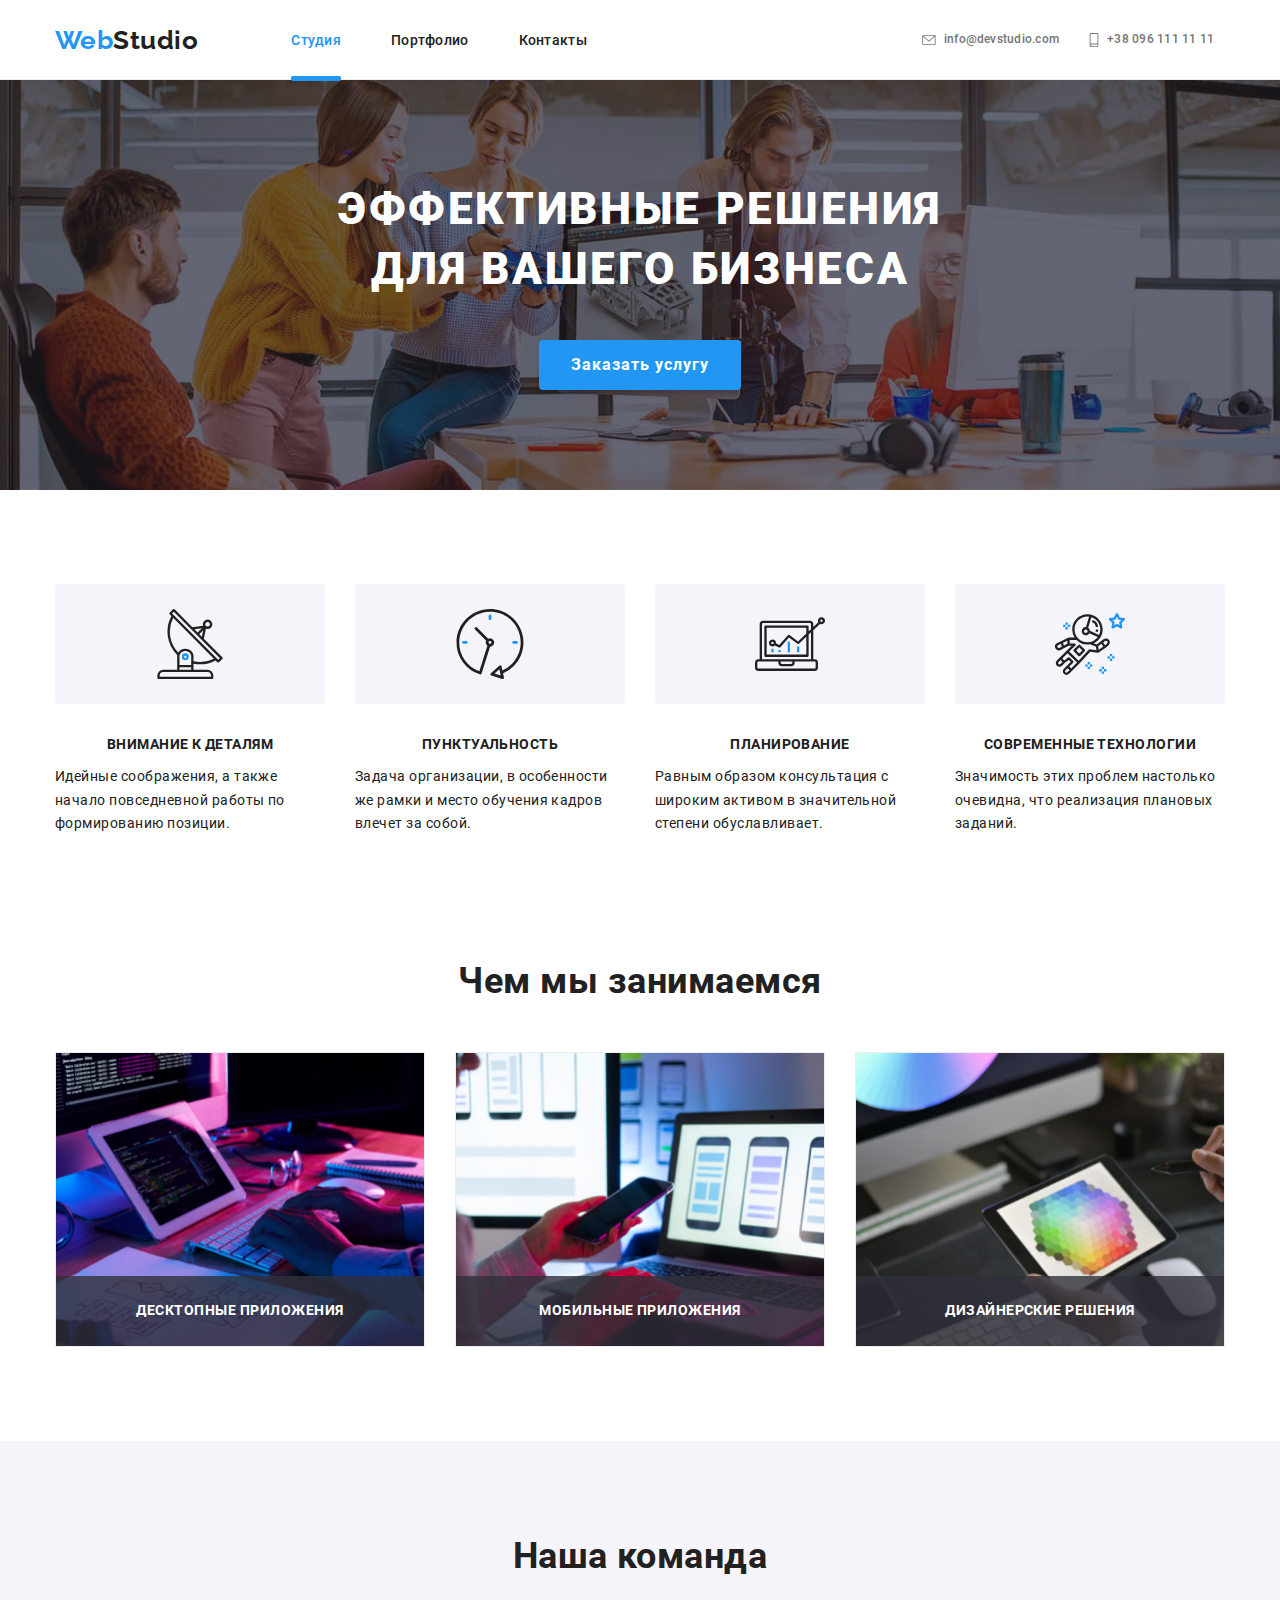
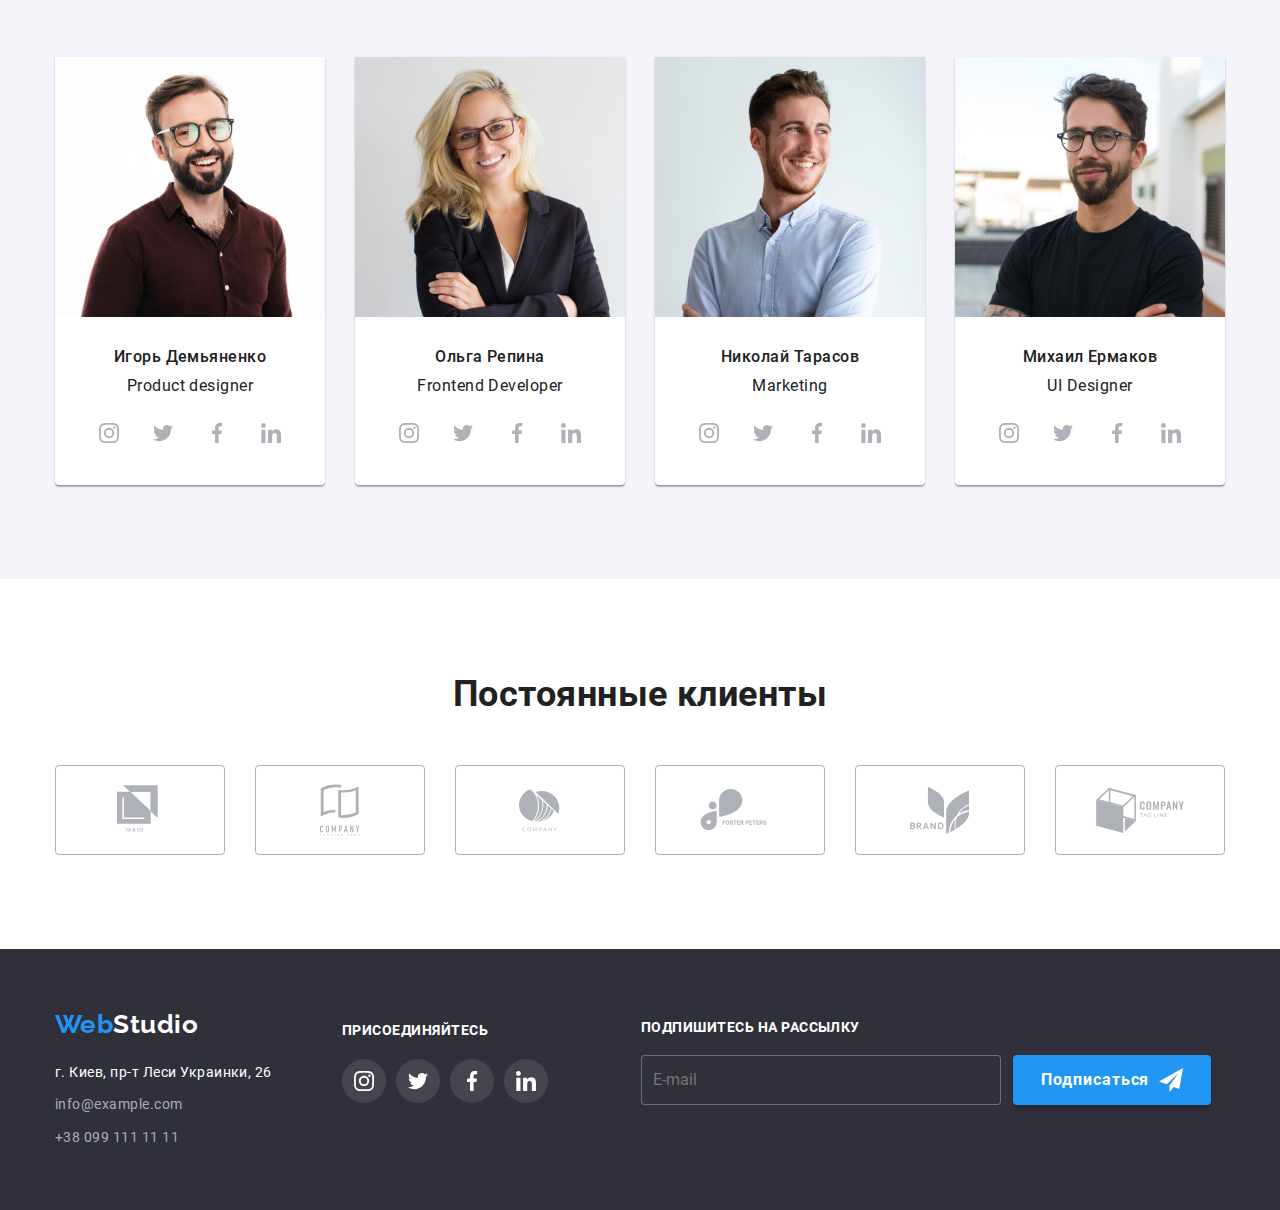
==== commit fa1e32e5: "редактирование стилей" ====
--- a/index.html
+++ b/index.html
@@ -22,12 +22,23 @@
         <a class="logo-link" href="./index.html">
           <span class="logo">Web</span><span class="logo-end">Studio</span>
         </a>
-        <button class="menu-cross" type="menu">
-            <svg class="menu-icon" width="24" height="16">
-              <use href="./images/sprite.svg#icon-menu"></use>
+        <button 
+        class="menu-button" 
+        type="button" 
+        aria-expanded="false" 
+        aria-controls="menu-container" 
+        data-menu-button>
+            <svg class="menu-icon" 
+              width="24"
+              height="16"
+              aria-label="Переключатель мобильного меню">
+              <use class="icon-menu" width="24" height="16" href="./images/sprite.svg#icon-menu"></use>
+              <use class="icon-close" width="19" height="19" href="./images/sprite.svg#icon-close"></use>
             </svg>
         </button>
+
         <div class="top">
+
           <nav>
            <ul  class="nav-links">
              <li class="header-list">
@@ -42,19 +53,17 @@
             </ul>
           </nav>
 
-      <ul class="header-contacts">
-        <li class="header-list">
-          <a class="navigation contacts" href="mailto:info@devstudio.com"
+          <ul class="header-contacts">
+            <li class="header-list">
+            <a class="navigation contacts" href="mailto:info@devstudio.com"
             >
             <svg class="contacts-icon" width="14" height="10">
               <use href="./images/sprite.svg#icon-envelope"></use>
             </svg>
-            info@devstudio.com</a
-          >
-        </li>
-        <li class="header-list">
-          <a class="navigation contacts" href="tel:+380961111111"
-            >
+            info@devstudio.com</a>
+            </li>
+            <li class="header-list">
+            <a class="navigation contacts" href="tel:+380961111111">
             <svg class="contacts-icon" width="10" height="14">
               <use href="./images/sprite.svg#icon-smartphone"></use>
             </svg>
@@ -63,6 +72,33 @@
         </li>
       </ul>
       </div>
+      </div>
+      <div class="mobile-menu"
+         id="menu-container" data-menu>
+        <ul class="mobile-menu-list">
+          <li class="mobile-nav">
+            <a class="navigation current" href="./index.html">Студия</a>
+          </li>
+          <li class="mobile-nav">
+            <a class="navigation" href="./portfolio.html">Портфолио</a>
+          </li>
+          <li class="mobile-nav">
+            <a class="navigation" href="">Контакты</a>
+          </li>
+          <li class="mobile-nav-phone">
+            <a class="navigation contacts" href="mailto:info@devstudio.com">
+            <svg class="contacts-icon" width="14" height="10">
+              <use href="./images/sprite.svg#icon-envelope"></use>
+            </svg>
+            info@devstudio.com</a></li>
+          <li class="mobile-nav-mail">
+            <a class="navigation contacts" href="tel:+380961111111">
+            <svg class="contacts-icon" width="10" height="14">
+              <use href="./images/sprite.svg#icon-smartphone"></use>
+            </svg>
+            +38 096 111 11 11</a>
+          </li>
+        </ul>
       </div>
     </header>
 
@@ -431,6 +467,7 @@
       </div>
     
     </footer>
+    <script src="./js/menu.js"></script>
     <script src="./js/modal.js"></script>
   </body>
 </html>
--- a/css/main.min.css
+++ b/css/main.min.css
@@ -1,2 +1,2 @@
-/*! modern-normalize v0.6.0 | MIT License | https://github.com/sindresorhus/modern-normalize */*,*::before,*::after{box-sizing:border-box}:root{-moz-tab-size:4;tab-size:4}html{line-height:1.15;-webkit-text-size-adjust:100%}body{margin:0}body{font-family:system-ui,-apple-system,"Segoe UI",Roboto,Helvetica,Arial,sans-serif,"Apple Color Emoji","Segoe UI Emoji"}hr{height:0}abbr[title]{text-decoration:underline dotted}b,strong{font-weight:bolder}code,kbd,samp,pre{font-family:SFMono-Regular, Consolas, "Liberation Mono", Menlo, monospace;font-size:1em}small{font-size:80%}sub,sup{font-size:75%;line-height:0;position:relative;vertical-align:baseline}sub{bottom:-0.25em}sup{top:-0.5em}button,input,optgroup,select,textarea{font-family:inherit;font-size:100%;line-height:1.15;margin:0}button,select{text-transform:none}button,[type="button"],[type="reset"],[type="submit"]{-webkit-appearance:button}button::-moz-focus-inner,[type="button"]::-moz-focus-inner,[type="reset"]::-moz-focus-inner,[type="submit"]::-moz-focus-inner{border-style:none;padding:0}button:-moz-focusring,[type="button"]:-moz-focusring,[type="reset"]:-moz-focusring,[type="submit"]:-moz-focusring{outline:1px dotted ButtonText}fieldset{padding:0.35em 0.75em 0.625em}legend{padding:0}progress{vertical-align:baseline}[type="number"]::-webkit-inner-spin-button,[type="number"]::-webkit-outer-spin-button{height:auto}[type="search"]{-webkit-appearance:textfield;outline-offset:-2px}[type="search"]::-webkit-search-decoration{-webkit-appearance:none}::-webkit-file-upload-button{-webkit-appearance:button;font:inherit}summary{display:list-item}@font-face{font-family:"Roboto";font-style:normal;font-weight:100;src:url(".././fonts/roboto/roboto-v20-latin_cyrillic-ext_cyrillic-100.eot");src:local(""),url(".././fonts/roboto/roboto-v20-latin_cyrillic-ext_cyrillic-100.eot?#iefix") format("embedded-opentype"),url(".././fonts/roboto/roboto-v20-latin_cyrillic-ext_cyrillic-100.woff2") format("woff2"),url(".././fonts/roboto/roboto-v20-latin_cyrillic-ext_cyrillic-100.woff") format("woff"),url(".././fonts/roboto/roboto-v20-latin_cyrillic-ext_cyrillic-100.ttf") format("truetype"),url(".././fonts/roboto/roboto-v20-latin_cyrillic-ext_cyrillic-100.svg#Roboto") format("svg")}@font-face{font-family:"Roboto";font-style:normal;font-weight:400;src:url(".././fonts/roboto/roboto-v20-latin_cyrillic-ext_cyrillic-regular.eot");src:local(""),url(".././fonts/roboto/roboto-v20-latin_cyrillic-ext_cyrillic-regular.eot?#iefix") format("embedded-opentype"),url(".././fonts/roboto/roboto-v20-latin_cyrillic-ext_cyrillic-regular.woff2") format("woff2"),url(".././fonts/roboto/roboto-v20-latin_cyrillic-ext_cyrillic-regular.woff") format("woff"),url(".././fonts/roboto/roboto-v20-latin_cyrillic-ext_cyrillic-regular.ttf") format("truetype"),url(".././fonts/roboto/roboto-v20-latin_cyrillic-ext_cyrillic-regular.svg#Roboto") format("svg")}@font-face{font-family:"Roboto";font-style:normal;font-weight:500;src:url(".././fonts/roboto/roboto-v20-latin_cyrillic-ext_cyrillic-500.eot");src:local(""),url(".././fonts/roboto/roboto-v20-latin_cyrillic-ext_cyrillic-500.eot?#iefix") format("embedded-opentype"),url(".././fonts/roboto/roboto-v20-latin_cyrillic-ext_cyrillic-500.woff2") format("woff2"),url(".././fonts/roboto/roboto-v20-latin_cyrillic-ext_cyrillic-500.woff") format("woff"),url(".././fonts/roboto/roboto-v20-latin_cyrillic-ext_cyrillic-500.ttf") format("truetype"),url(".././fonts/roboto/roboto-v20-latin_cyrillic-ext_cyrillic-500.svg#Roboto") format("svg")}@font-face{font-family:"Roboto";font-style:normal;font-weight:700;src:url(".././fonts/roboto/roboto-v20-latin_cyrillic-ext_cyrillic-700.eot");src:local(""),url(".././fonts/roboto/roboto-v20-latin_cyrillic-ext_cyrillic-700.eot?#iefix") format("embedded-opentype"),url(".././fonts/roboto/roboto-v20-latin_cyrillic-ext_cyrillic-700.woff2") format("woff2"),url(".././fonts/roboto/roboto-v20-latin_cyrillic-ext_cyrillic-700.woff") format("woff"),url(".././fonts/roboto/roboto-v20-latin_cyrillic-ext_cyrillic-700.ttf") format("truetype"),url(".././fonts/roboto/roboto-v20-latin_cyrillic-ext_cyrillic-700.svg#Roboto") format("svg")}@font-face{font-family:"Roboto";font-style:normal;font-weight:900;src:url(".././fonts/roboto/roboto-v20-latin_cyrillic-ext_cyrillic-900.eot");src:local(""),url(".././fonts/roboto/roboto-v20-latin_cyrillic-ext_cyrillic-900.eot?#iefix") format("embedded-opentype"),url(".././fonts/roboto/roboto-v20-latin_cyrillic-ext_cyrillic-900.woff2") format("woff2"),url(".././fonts/roboto/roboto-v20-latin_cyrillic-ext_cyrillic-900.woff") format("woff"),url(".././fonts/roboto/roboto-v20-latin_cyrillic-ext_cyrillic-900.ttf") format("truetype"),url(".././fonts/roboto/roboto-v20-latin_cyrillic-ext_cyrillic-900.svg#Roboto") format("svg")}@font-face{font-family:"Raleway";font-style:normal;font-weight:100;src:url(".././fonts/raleway/raleway-v18-latin_cyrillic-ext_cyrillic-100.eot");src:local(""),url(".././fonts/raleway/raleway-v18-latin_cyrillic-ext_cyrillic-100.eot?#iefix") format("embedded-opentype"),url(".././fonts/raleway/raleway-v18-latin_cyrillic-ext_cyrillic-100.woff2") format("woff2"),url(".././fonts/raleway/raleway-v18-latin_cyrillic-ext_cyrillic-100.woff") format("woff"),url(".././fonts/raleway/raleway-v18-latin_cyrillic-ext_cyrillic-100.ttf") format("truetype"),url(".././fonts/raleway/raleway-v18-latin_cyrillic-ext_cyrillic-100.svg#Raleway") format("svg")}@font-face{font-family:"Raleway";font-style:normal;font-weight:400;src:url(".././fonts/raleway/raleway-v18-latin_cyrillic-ext_cyrillic-regular.eot");src:local(""),url(".././fonts/raleway/raleway-v18-latin_cyrillic-ext_cyrillic-regular.eot?#iefix") format("embedded-opentype"),url(".././fonts/raleway/raleway-v18-latin_cyrillic-ext_cyrillic-regular.woff2") format("woff2"),url(".././fonts/raleway/raleway-v18-latin_cyrillic-ext_cyrillic-regular.woff") format("woff"),url(".././fonts/raleway/raleway-v18-latin_cyrillic-ext_cyrillic-regular.ttf") format("truetype"),url(".././fonts/raleway/raleway-v18-latin_cyrillic-ext_cyrillic-regular.svg#Raleway") format("svg")}@font-face{font-family:"Raleway";font-style:normal;font-weight:500;src:url(".././fonts/raleway/raleway-v18-latin_cyrillic-ext_cyrillic-500.eot");src:local(""),url(".././fonts/raleway/raleway-v18-latin_cyrillic-ext_cyrillic-500.eot?#iefix") format("embedded-opentype"),url(".././fonts/raleway/raleway-v18-latin_cyrillic-ext_cyrillic-500.woff2") format("woff2"),url(".././fonts/raleway/raleway-v18-latin_cyrillic-ext_cyrillic-500.woff") format("woff"),url(".././fonts/raleway/raleway-v18-latin_cyrillic-ext_cyrillic-500.ttf") format("truetype"),url(".././fonts/raleway/raleway-v18-latin_cyrillic-ext_cyrillic-500.svg#Raleway") format("svg")}@font-face{font-family:"Raleway";font-style:normal;font-weight:700;src:url(".././fonts/raleway/raleway-v18-latin_cyrillic-ext_cyrillic-700.eot");src:local(""),url(".././fonts/raleway/raleway-v18-latin_cyrillic-ext_cyrillic-700.eot?#iefix") format("embedded-opentype"),url(".././fonts/raleway/raleway-v18-latin_cyrillic-ext_cyrillic-700.woff2") format("woff2"),url(".././fonts/raleway/raleway-v18-latin_cyrillic-ext_cyrillic-700.woff") format("woff"),url(".././fonts/raleway/raleway-v18-latin_cyrillic-ext_cyrillic-700.ttf") format("truetype"),url(".././fonts/raleway/raleway-v18-latin_cyrillic-ext_cyrillic-700.svg#Raleway") format("svg")}.work-examples,.clients-list,.flex-list,.portfolio{display:flex;padding:0;margin:0}.footer-common .social-link,.social-link{display:inline-flex;align-items:center;height:44px;width:44px;border-radius:50%}.subscribe,.order-link,.submit{display:inline-flex;align-items:center;font-weight:700;font-style:normal;font-size:16px;line-height:1.87;letter-spacing:0.06em;color:#fff;cursor:pointer;border:transparent;background-color:#2196f3;box-shadow:0px 4px 4px rgba(0,0,0,0.15);border-radius:4px;transition:box-shadow 250ms cubic-bezier(0.4, 0, 0.2, 1),background-color 250ms cubic-bezier(0.4, 0, 0.2, 1),color 250ms cubic-bezier(0.4, 0, 0.2, 1)}html{box-sizing:border-box}body{font-family:Roboto, sans-serif;font-style:normal;font-weight:400;line-height:1.2;letter-spacing:0.03em;color:#212121}h1,h2,h3,h4{margin:0px}ul{list-style-type:none;margin:0;padding:0}ul img{display:block;width:100%;height:auto}.container{margin-left:auto;margin-right:auto;padding-left:15px;padding-right:15px}@media screen and (min-width: 480px){.container{width:480px}}@media screen and (min-width: 768px){.container{width:768px}}@media screen and (min-width: 1200px){.container{width:1200px}}.visually-hidden{position:absolute !important;clip:rect(1px 1px 1px 1px);clip:rect(1px, 1px, 1px, 1px);padding:0 !important;border:0 !important;height:1px !important;width:1px !important;overflow:hidden}.tertiary-title{font-weight:700;font-size:14px;line-height:1.5;text-transform:uppercase}.secondary-title{font-weight:700;font-size:36px;line-height:1.17;margin-top:0px;margin-bottom:50px;text-align:center}.cards-items{color:var(--secondary-text-color)}.logo{color:#2196f3;font-family:Raleway, sans-serif;font-weight:700;font-size:26px}.logo-end{color:#212121;font-family:Raleway, sans-serif;font-weight:700;font-size:26px}.logo-end-footer{color:#fff;font-family:Raleway, sans-serif;font-weight:700;font-size:26px}.logo-link{display:inline-block;text-decoration:none}@media screen and (min-width: 768px){.logo-link{margin-right:88px}}header{border-bottom:1px solid #ececec;height:60px;padding:10px 0}@media screen and (min-width: 768px){header{height:80px;padding:0}}header>.container{display:flex;align-items:center}.menu-cross{display:inline-block;margin-left:auto;padding:12px 8px;background-color:#fff;border:none}.menu-cross:hover .menu-icon,.menu-cross:focus .menu-icon{fill:#2196f3}@media screen and (min-width: 768px){.menu-cross{display:none}}@media screen and (max-width: 767px){.top{display:none}}@media screen and (min-width: 768px){.top{display:flex;align-items:center}}.nav-links>.header-list{margin-left:50px;align-items:stretch}.nav-links>.header-list:hover,.nav-links>.header-list:focus{color:#2196f3}.header-contacts{margin-left:50px;font-weight:500;font-size:12px;line-height:1.15;letter-spacing:0.02em}@media screen and (min-width: 1440px){.header-contacts .header-contacts{display:flex;align-items:center}}.navigation{position:relative;display:inline-block;color:#212121;text-decoration:none;padding:32px 0px;font-weight:500;font-size:14px;letter-spacing:0.02em;transition:fill 250ms cubic-bezier(0.4, 0, 0.2, 1),color 250ms cubic-bezier(0.4, 0, 0.2, 1)}.navigation.current{color:#2196f3}.navigation.contacts{display:inline-flex;height:auto;width:100%;color:#757575;align-items:center;align-self:center;padding:0}@media screen and (min-width: 768px){.navigation.contacts{flex-wrap:wrap}}.navigation:hover,.navigation:focus{color:#2196f3}.nav-links{display:flex;align-items:center;padding:0}.nav-links>.header-list:first-child{margin-left:0px}.nav-links .navigation::after{content:"";position:absolute;left:0;bottom:0;display:block;width:100%;height:5px;border-radius:2px;background-color:#2196f3;opacity:0;transform:scaleX(0);transition:transform 250ms cubic-bezier(0.4, 0, 0.2, 1),opacity 250ms cubic-bezier(0.4, 0, 0.2, 1)}.nav-links .navigation:hover::after{opacity:1;transform:scaleX(1)}.nav-links .navigation.current::before{content:"";position:absolute;left:0;bottom:0;display:block;width:100%;height:5px;border-radius:2px;background-color:#2196f3;opacity:1}.contacts-icon{margin-right:8px;fill:currentColor}.footer-bg{background:#2f303a;padding-top:60px;padding-bottom:60px}.footer-adress{color:#fff;font-style:normal;font-size:14px;line-height:1.7;padding-top:20px}.footer-adress-text{max-width:480px;margin-left:auto;margin-right:auto;margin-bottom:0px;padding-left:15px;padding-right:15px;text-align:center}.footer-link{display:inline-block;color:rgba(255,255,255,0.6);font-style:normal;text-decoration:none;font-size:14px;line-height:1.7;margin-top:9px}.common{color:#fff;font-weight:bold;font-size:14px;line-height:1.14;text-transform:uppercase;margin-bottom:20px}.footer-common{padding:60px 0}.footer-common .social-link{justify-content:space-around;background-color:rgba(255,255,255,0.1);fill:#fff;margin-right:10px}input:-webkit-autofill,input:-webkit-autofill:hover,input:-webkit-autofill:focus{-webkit-text-fill-color:rgba(255,255,255,0.3);box-shadow:0 0 0px 1000px #2f303a inset}.subscription{position:relative;margin-right:12px}.subscription>input{width:100%;height:50px;padding:11px;border:1px solid rgba(255,255,255,0.3);box-sizing:border-box;background-color:#2f303a;border-radius:4px;font-style:normal;font-weight:normal;font-size:16px;line-height:1.25;display:flex;align-items:center;margin:20px 0;color:rgba(255,255,255,0.6)}.sub-text{font-weight:bold;font-size:14px;line-height:1.15;text-transform:uppercase;margin-bottom:20px;color:#ffffff}.sub-icon{fill:#fff;margin-left:10px;transition:fill 250ms cubic-bezier(0.4, 0, 0.2, 1)}.subscribe{padding:10px 28px}.subscribe:hover{background-color:#fff;color:#2196f3}.subscribe:hover .sub-icon{fill:#2196f3}.social-links-flex{display:flex;justify-content:center;padding:0px;margin-top:16px}.social-links-flex>li{margin-right:10px}.social-links-flex>li:last-child{margin-right:0}.social-link{justify-content:space-around;fill:#afb1b8;transition:background-color 250ms cubic-bezier(0.4, 0, 0.2, 1),fill 250ms cubic-bezier(0.4, 0, 0.2, 1)}.social-link:hover,.social-link:focus{background-color:#2196f3;border-radius:50%;fill:#fff}.social-link-icon{width:20px;height:20px}.hero{width:100%;height:auto;text-align:center;background-color:#2f303a;background-image:linear-gradient(to right, rgba(47,48,58,0.4), rgba(47,48,58,0.4)),url(../images/hero-bg.jpg);background-repeat:no-repeat;background-size:cover;background-position:center;margin-left:auto;margin-right:auto;padding:100px 0}@media screen and (min-width: 480px){.hero{max-width:100%;height:400px;padding-top:118px;padding-bottom:118px}}@media screen and (min-width: 768px){.hero{max-width:768px;height:400px;padding-top:118px;padding-bottom:118px}}@media screen and (min-width: 1140){.hero{max-width:1600px;height:600px;padding-top:200px;padding-bottom:200px}}.hero-title{color:#fff;font-weight:900;text-transform:uppercase;letter-spacing:0.06em;margin-top:0px;margin-left:auto;margin-right:auto}@media screen and (min-width: 480px){.hero-title{font-size:26px;line-height:1.62;max-width:360px;margin-bottom:30px}}@media screen and (min-width: 768px){.hero-title{font-size:26px;line-height:1.62;max-width:360px;margin-bottom:30px}}@media screen and (min-width: 1140){.hero-title{font-size:44px;line-height:1.36;max-width:696px;margin-bottom:40px}}.order-link{padding:10px 32px}.order-link:focus,.order-link:hover{background-color:#fff;color:#2196f3}.backdrop{position:fixed;top:0;left:0;width:100%;height:100%;background-color:rgba(0,0,0,0.2);z-index:99;opacity:1;transition:opacity 250ms cubic-bezier(0.4, 0, 0.2, 1)}.backdrop.is-hidden{opacity:0;pointer-events:none;z-index:99}.backdrop.is-hidden .modal{transform:translate(-50%, -50%) scale(1.1)}.modal{position:absolute;top:50%;left:50%;min-height:581px;min-width:528px;padding:0;background-color:#fff;box-shadow:0px 1px 3px rgba(0,0,0,0.12),0px 1px 1px rgba(0,0,0,0.14),0px 2px 1px rgba(0,0,0,0.2);border-radius:4px;z-index:99;transform:translate(-50%, -50%) scale(1);transition:transform 250ms cubic-bezier(0.4, 0, 0.2, 1)}.modal-close{position:absolute;display:inline-flex;justify-content:center;align-items:center;background-color:#fff;min-width:30px;min-height:30px;top:8px;right:8px;border:1px solid rgba(0,0,0,0.1);border-radius:50%;cursor:pointer}.close-icone{fill:#000;transition:fill 250ms cubic-bezier(0.4, 0, 0.2, 1)}.modal-close:hover .close-icone,.modal-close:focus .close-icone{fill:#2196f3}.form{padding:40px;text-align:center}.form>ul{padding:0}.form-list{position:relative;display:flex;flex-direction:column;margin-bottom:28px}.form-list>label{position:absolute;left:0;top:-18px;display:inline-flex;font-size:12px;line-height:1.15;letter-spacing:0.01em;color:#757575}.form-list>input{padding:12px 12px 12px 42px;font-weight:normal;font-size:12px;line-height:1.15;letter-spacing:0.01em;border:1px solid rgba(33,33,33,0.2);box-sizing:border-box;border-radius:4px;transition:border 250ms cubic-bezier(0.4, 0, 0.2, 1)}.form-list>input:hover,.form-list>input:focus{outline:none;border:1px solid #2196f3}.form-list>.comment:hover,.form-list>.comment:focus{outline:none;border:1px solid #2196f3}.input-icon{position:absolute;top:50%;left:12px;fill:#212121;transform:translateY(-50%);transition:fill 250ms cubic-bezier(0.4, 0, 0.2, 1)}.form-list>input:hover+.input-icon,.form-list>input:focus+.input-icon{fill:#2196f3}.offer{display:inline-flex;align-items:center;text-align:center;font-size:14px;line-height:1.71;color:#757575}.check{position:absolute;width:1px;height:1px;margin:-1px;border:0;padding:0;clip:rect(0 0 0 0);overflow:hidden}.check-icon{display:inline-block;width:16px;height:16px;margin-right:8.38px;border:2.5px solid #212121;border-radius:2px;cursor:pointer;transition:transform 250ms linear}.check:checked+.check-icon{transform:scale(1.2);border-color:transparent;background-color:#2196f3;background-image:url("../images/icon-check.svg");background-size:contain;background-origin:border-box}.offer-link{color:#2196f3}.comment{resize:none;padding:12px 16px;border:1px solid rgba(33,33,33,0.2);box-sizing:border-box;border-radius:4px;font-size:14px;line-height:1.15;letter-spacing:0.01em;transition:border 250ms cubic-bezier(0.4, 0, 0.2, 1)}.comment:placeholder-shown{color:rgba(117,117,117,0.5)}.appeal{display:inline-block;margin-bottom:30px;font-weight:bold;font-size:20px;line-height:1.15;text-align:center;color:#212121}.submit{padding:10px 55px;margin-left:auto;margin-top:30px}.submit:focus,.submit:hover{background-color:#f5f4fa;color:#2196f3}.advantages{padding-top:60px;padding-bottom:60px}@media screen and (min-width: 1140px){.advantages{padding-top:94px}}.advantage-list div{text-align:center}.advantage-list p{margin-top:10px;margin-bottom:0px}.advantage-list h3{display:block;text-align:center}.advantage-list .cards-items{font-size:14px;line-height:1.71}.advantage-list>li:not(:last-child){margin-bottom:30px}@media screen and (min-width: 768px){.advantage-list{display:flex;padding:0;margin:0;flex-wrap:wrap}}@media screen and (min-width: 1440px){.advantage-list>li{width:calc((100% - 90px) / 4);margin-left:30px}.advantage-list>li:first-child{margin-left:0px}}.advant-icon{width:70px;height:70px}.advantages-icons-bg{width:100%;height:120px;background-color:#f5f4fa;border-radius:4px;margin-bottom:30px;padding:25px 100px}@media screen and (min-width: 480px){.advantages-icons-bg{padding:25px 190px}}.work-examles-sct{display:none}@media screen and (min-width: 1440px){.work-examles-sct{display:block}}.work-examples>li{width:calc((100% - 60px) / 3);margin-left:30px;background:#ffffff;border:1px solid #eeeeee}.work-examples>li:first-child{margin-left:0px}.work-examples-overlay{position:relative}.work-examples-descriptions{position:absolute;display:inline-flex;bottom:0;width:100%;height:70px;margin:0;font-weight:bold;font-size:14px;line-height:1.14;justify-content:center;align-items:center;text-transform:uppercase;color:#fff;background-color:rgba(47,48,58,0.8)}.our-team{background-color:#f5f4fa;padding-top:60px;padding-bottom:60px}@media screen and (min-width: 1440px){.our-team{padding-top:94px;padding-bottom:94px}}.our-team .cards-items{font-size:16px}.teams-title{font-weight:500;font-size:16px;line-height:1.18x}.team-list>li{margin-top:30px;text-align:center;background-color:#fff;box-shadow:0px 1px 3px rgba(0,0,0,0.12),0px 1px 1px rgba(0,0,0,0.14),0px 2px 1px rgba(0,0,0,0.2);border-radius:0px 0px 4px 4px}@media screen and (min-width: 1440px){.team-list>li{width:calc((100% - 60px) / 3);text-align:center;background-color:#fff;box-shadow:0px 1px 3px rgba(0,0,0,0.12),0px 1px 1px rgba(0,0,0,0.14),0px 2px 1px rgba(0,0,0,0.2);border-radius:0px 0px 4px 4px}.team-list>li:not(:first-child){margin-left:30px}}.team-descrition{padding-top:30px;padding-bottom:30px}.team-descrition p{margin-top:10px;margin-bottom:0px}.clients{padding-top:60px;padding-bottom:60px}.clients-list{flex-wrap:wrap}.clients-list .items{width:calc((100% - 30px) / 2)}.clients-list .items:not(:nth-last-child(-n+2)){margin-bottom:30px}.clients-list>.items:nth-child(2n){margin-left:30px}.clients-links{display:inline-flex;width:100%;height:90px;border:1px solid #afb1b8;box-sizing:border-box;border-radius:4px;align-items:center;justify-content:space-around;fill:#afb1b8;transition:fill 250ms cubic-bezier(0.4, 0, 0.2, 1),border 250ms cubic-bezier(0.4, 0, 0.2, 1)}.clients-links:hover,.clients-links:focus{border:1px solid #2196f3;border-radius:4px;fill:#2196f3}.flex-list{margin-bottom:50px;justify-content:center}.flex-list>li{margin-left:8px}.button{background-color:#f5f4fa;color:#212121;font-family:inherit;font-weight:500;font-size:16px;line-height:1.6;text-align:center;padding-top:6px;padding-bottom:6px;padding-right:22px;padding-left:22px;border-radius:4px;border:none;cursor:pointer;transition:background-color 250ms cubic-bezier(0.4, 0, 0.2, 1),color 250ms cubic-bezier(0.4, 0, 0.2, 1)}.button:hover,.button:focus,.button:active,.button:visited{background-color:#2196f3;color:#fff;box-shadow:0px 3px 1px rgba(0,0,0,0.1),0px 1px 2px rgba(0,0,0,0.08),0px 2px 2px rgba(0,0,0,0.12);transition:box-shadow 250ms cubic-bezier(0.4, 0, 0.2, 1),background-color 250ms cubic-bezier(0.4, 0, 0.2, 1),color 250ms cubic-bezier(0.4, 0, 0.2, 1)}.cards-link{display:inline-block;text-decoration:none;color:#2f303a}.portfolio .cards-items{font-size:16px;line-height:1.8}.portfolio-overlay{position:relative;overflow:hidden}.portfolio-overlay::before{display:inline-block;position:absolute;content:"";top:0;left:0;width:100%;height:100%;background-color:rgba(33,150,243,0.9);opacity:0;transform:translatey(100%);transition:transform 250ms cubic-bezier(0.4, 0, 0.2, 1),opacity 250ms cubic-bezier(0.4, 0, 0.2, 1)}.hover-cards{position:absolute;display:inline-flex;align-items:center;justify-content:center;width:100%;height:100%;margin:0;padding:0 24px;top:0;left:0;transform:translateY(100%);line-height:1.56;color:#fff;opacity:0;transition:transform 250ms cubic-bezier(0.4, 0, 0.2, 1),opacity 250ms cubic-bezier(0.4, 0, 0.2, 1)}.portfolio>.items:hover{border:1px solid #eeeeee;box-sizing:border-box;box-shadow:0px 1px 1px rgba(0,0,0,0.12),0px 4px 4px rgba(0,0,0,0.06),1px 4px 6px rgba(0,0,0,0.16)}.portfolio>.items:hover .hover-cards,.portfolio>.items:hover .portfolio-overlay::before{transform:translatey(0%);opacity:1;transition:background-color 250ms cubic-bezier(0.4, 0, 0.2, 1),opacity 250ms cubic-bezier(0.4, 0, 0.2, 1),transform 250ms cubic-bezier(0.4, 0, 0.2, 1)}.portfolio-screen{padding-top:94px;padding-bottom:94px}.portfolio{flex-wrap:wrap}.portfolio>.items{width:calc((100% - 60px) / 3);margin-right:30px;margin-bottom:30px;background:#fff;border:1px solid #eeeeee;transition:box-shadow 250ms cubic-bezier(0.4, 0, 0.2, 1)}.portfolio>.items:nth-child(3n){margin-right:0px}.portfolio>.items:nth-last-child(-n+3){margin-bottom:0px}.portfolio p{margin-bottom:0px}p+h3{margin-bottom:0px}.items-description{padding:20px 24px 20px 24px}
+/*! modern-normalize v0.6.0 | MIT License | https://github.com/sindresorhus/modern-normalize */*,*::before,*::after{box-sizing:border-box}:root{-moz-tab-size:4;tab-size:4}html{line-height:1.15;-webkit-text-size-adjust:100%}body{margin:0}body{font-family:system-ui,-apple-system,"Segoe UI",Roboto,Helvetica,Arial,sans-serif,"Apple Color Emoji","Segoe UI Emoji"}hr{height:0}abbr[title]{text-decoration:underline dotted}b,strong{font-weight:bolder}code,kbd,samp,pre{font-family:SFMono-Regular, Consolas, "Liberation Mono", Menlo, monospace;font-size:1em}small{font-size:80%}sub,sup{font-size:75%;line-height:0;position:relative;vertical-align:baseline}sub{bottom:-0.25em}sup{top:-0.5em}button,input,optgroup,select,textarea{font-family:inherit;font-size:100%;line-height:1.15;margin:0}button,select{text-transform:none}button,[type="button"],[type="reset"],[type="submit"]{-webkit-appearance:button}button::-moz-focus-inner,[type="button"]::-moz-focus-inner,[type="reset"]::-moz-focus-inner,[type="submit"]::-moz-focus-inner{border-style:none;padding:0}button:-moz-focusring,[type="button"]:-moz-focusring,[type="reset"]:-moz-focusring,[type="submit"]:-moz-focusring{outline:1px dotted ButtonText}fieldset{padding:0.35em 0.75em 0.625em}legend{padding:0}progress{vertical-align:baseline}[type="number"]::-webkit-inner-spin-button,[type="number"]::-webkit-outer-spin-button{height:auto}[type="search"]{-webkit-appearance:textfield;outline-offset:-2px}[type="search"]::-webkit-search-decoration{-webkit-appearance:none}::-webkit-file-upload-button{-webkit-appearance:button;font:inherit}summary{display:list-item}@font-face{font-family:"Roboto";font-style:normal;font-weight:100;src:url(".././fonts/roboto/roboto-v20-latin_cyrillic-ext_cyrillic-100.eot");src:local(""),url(".././fonts/roboto/roboto-v20-latin_cyrillic-ext_cyrillic-100.eot?#iefix") format("embedded-opentype"),url(".././fonts/roboto/roboto-v20-latin_cyrillic-ext_cyrillic-100.woff2") format("woff2"),url(".././fonts/roboto/roboto-v20-latin_cyrillic-ext_cyrillic-100.woff") format("woff"),url(".././fonts/roboto/roboto-v20-latin_cyrillic-ext_cyrillic-100.ttf") format("truetype"),url(".././fonts/roboto/roboto-v20-latin_cyrillic-ext_cyrillic-100.svg#Roboto") format("svg")}@font-face{font-family:"Roboto";font-style:normal;font-weight:400;src:url(".././fonts/roboto/roboto-v20-latin_cyrillic-ext_cyrillic-regular.eot");src:local(""),url(".././fonts/roboto/roboto-v20-latin_cyrillic-ext_cyrillic-regular.eot?#iefix") format("embedded-opentype"),url(".././fonts/roboto/roboto-v20-latin_cyrillic-ext_cyrillic-regular.woff2") format("woff2"),url(".././fonts/roboto/roboto-v20-latin_cyrillic-ext_cyrillic-regular.woff") format("woff"),url(".././fonts/roboto/roboto-v20-latin_cyrillic-ext_cyrillic-regular.ttf") format("truetype"),url(".././fonts/roboto/roboto-v20-latin_cyrillic-ext_cyrillic-regular.svg#Roboto") format("svg")}@font-face{font-family:"Roboto";font-style:normal;font-weight:500;src:url(".././fonts/roboto/roboto-v20-latin_cyrillic-ext_cyrillic-500.eot");src:local(""),url(".././fonts/roboto/roboto-v20-latin_cyrillic-ext_cyrillic-500.eot?#iefix") format("embedded-opentype"),url(".././fonts/roboto/roboto-v20-latin_cyrillic-ext_cyrillic-500.woff2") format("woff2"),url(".././fonts/roboto/roboto-v20-latin_cyrillic-ext_cyrillic-500.woff") format("woff"),url(".././fonts/roboto/roboto-v20-latin_cyrillic-ext_cyrillic-500.ttf") format("truetype"),url(".././fonts/roboto/roboto-v20-latin_cyrillic-ext_cyrillic-500.svg#Roboto") format("svg")}@font-face{font-family:"Roboto";font-style:normal;font-weight:700;src:url(".././fonts/roboto/roboto-v20-latin_cyrillic-ext_cyrillic-700.eot");src:local(""),url(".././fonts/roboto/roboto-v20-latin_cyrillic-ext_cyrillic-700.eot?#iefix") format("embedded-opentype"),url(".././fonts/roboto/roboto-v20-latin_cyrillic-ext_cyrillic-700.woff2") format("woff2"),url(".././fonts/roboto/roboto-v20-latin_cyrillic-ext_cyrillic-700.woff") format("woff"),url(".././fonts/roboto/roboto-v20-latin_cyrillic-ext_cyrillic-700.ttf") format("truetype"),url(".././fonts/roboto/roboto-v20-latin_cyrillic-ext_cyrillic-700.svg#Roboto") format("svg")}@font-face{font-family:"Roboto";font-style:normal;font-weight:900;src:url(".././fonts/roboto/roboto-v20-latin_cyrillic-ext_cyrillic-900.eot");src:local(""),url(".././fonts/roboto/roboto-v20-latin_cyrillic-ext_cyrillic-900.eot?#iefix") format("embedded-opentype"),url(".././fonts/roboto/roboto-v20-latin_cyrillic-ext_cyrillic-900.woff2") format("woff2"),url(".././fonts/roboto/roboto-v20-latin_cyrillic-ext_cyrillic-900.woff") format("woff"),url(".././fonts/roboto/roboto-v20-latin_cyrillic-ext_cyrillic-900.ttf") format("truetype"),url(".././fonts/roboto/roboto-v20-latin_cyrillic-ext_cyrillic-900.svg#Roboto") format("svg")}@font-face{font-family:"Raleway";font-style:normal;font-weight:100;src:url(".././fonts/raleway/raleway-v18-latin_cyrillic-ext_cyrillic-100.eot");src:local(""),url(".././fonts/raleway/raleway-v18-latin_cyrillic-ext_cyrillic-100.eot?#iefix") format("embedded-opentype"),url(".././fonts/raleway/raleway-v18-latin_cyrillic-ext_cyrillic-100.woff2") format("woff2"),url(".././fonts/raleway/raleway-v18-latin_cyrillic-ext_cyrillic-100.woff") format("woff"),url(".././fonts/raleway/raleway-v18-latin_cyrillic-ext_cyrillic-100.ttf") format("truetype"),url(".././fonts/raleway/raleway-v18-latin_cyrillic-ext_cyrillic-100.svg#Raleway") format("svg")}@font-face{font-family:"Raleway";font-style:normal;font-weight:400;src:url(".././fonts/raleway/raleway-v18-latin_cyrillic-ext_cyrillic-regular.eot");src:local(""),url(".././fonts/raleway/raleway-v18-latin_cyrillic-ext_cyrillic-regular.eot?#iefix") format("embedded-opentype"),url(".././fonts/raleway/raleway-v18-latin_cyrillic-ext_cyrillic-regular.woff2") format("woff2"),url(".././fonts/raleway/raleway-v18-latin_cyrillic-ext_cyrillic-regular.woff") format("woff"),url(".././fonts/raleway/raleway-v18-latin_cyrillic-ext_cyrillic-regular.ttf") format("truetype"),url(".././fonts/raleway/raleway-v18-latin_cyrillic-ext_cyrillic-regular.svg#Raleway") format("svg")}@font-face{font-family:"Raleway";font-style:normal;font-weight:500;src:url(".././fonts/raleway/raleway-v18-latin_cyrillic-ext_cyrillic-500.eot");src:local(""),url(".././fonts/raleway/raleway-v18-latin_cyrillic-ext_cyrillic-500.eot?#iefix") format("embedded-opentype"),url(".././fonts/raleway/raleway-v18-latin_cyrillic-ext_cyrillic-500.woff2") format("woff2"),url(".././fonts/raleway/raleway-v18-latin_cyrillic-ext_cyrillic-500.woff") format("woff"),url(".././fonts/raleway/raleway-v18-latin_cyrillic-ext_cyrillic-500.ttf") format("truetype"),url(".././fonts/raleway/raleway-v18-latin_cyrillic-ext_cyrillic-500.svg#Raleway") format("svg")}@font-face{font-family:"Raleway";font-style:normal;font-weight:700;src:url(".././fonts/raleway/raleway-v18-latin_cyrillic-ext_cyrillic-700.eot");src:local(""),url(".././fonts/raleway/raleway-v18-latin_cyrillic-ext_cyrillic-700.eot?#iefix") format("embedded-opentype"),url(".././fonts/raleway/raleway-v18-latin_cyrillic-ext_cyrillic-700.woff2") format("woff2"),url(".././fonts/raleway/raleway-v18-latin_cyrillic-ext_cyrillic-700.woff") format("woff"),url(".././fonts/raleway/raleway-v18-latin_cyrillic-ext_cyrillic-700.ttf") format("truetype"),url(".././fonts/raleway/raleway-v18-latin_cyrillic-ext_cyrillic-700.svg#Raleway") format("svg")}.work-examples,.clients-list,.flex-list{display:flex;padding:0;margin:0}.footer-common .social-link,.social-link{display:inline-flex;align-items:center;height:44px;width:44px;border-radius:50%}.subscribe,.order-link,.submit{display:inline-flex;align-items:center;font-weight:700;font-style:normal;font-size:16px;line-height:1.87;letter-spacing:0.06em;color:#fff;cursor:pointer;border:transparent;background-color:#2196f3;box-shadow:0px 4px 4px rgba(0,0,0,0.15);border-radius:4px;transition:box-shadow 250ms cubic-bezier(0.4, 0, 0.2, 1),background-color 250ms cubic-bezier(0.4, 0, 0.2, 1),color 250ms cubic-bezier(0.4, 0, 0.2, 1)}html{box-sizing:border-box}body{font-family:Roboto, sans-serif;font-style:normal;font-weight:400;line-height:1.2;letter-spacing:0.03em;color:#212121}h1,h2,h3,h4{margin:0px}ul{list-style-type:none;margin:0;padding:0}ul img{display:block;width:100%;height:auto}.container{margin-left:auto;margin-right:auto;padding-left:15px;padding-right:15px}@media screen and (min-width: 480px){.container{width:480px}}@media screen and (min-width: 768px){.container{width:768px}}@media screen and (min-width: 1200px){.container{width:1200px}}.visually-hidden{position:absolute !important;clip:rect(1px 1px 1px 1px);clip:rect(1px, 1px, 1px, 1px);padding:0 !important;border:0 !important;height:1px !important;width:1px !important;overflow:hidden}.tertiary-title{font-weight:700;font-size:14px;line-height:1.5;text-transform:uppercase}.secondary-title{font-weight:700;font-size:36px;line-height:1.17;margin-top:0px;margin-bottom:50px;text-align:center}.cards-items{color:var(--secondary-text-color)}.logo{color:#2196f3;font-family:Raleway, sans-serif;font-weight:700;font-size:24px}@media screen and (min-width: 1200px){.logo{font-size:26px}}.logo-end{color:#212121;font-family:Raleway, sans-serif;font-weight:700;font-size:24px}@media screen and (min-width: 1200px){.logo-end{font-size:26px}}.logo-end-footer{color:#fff;font-family:Raleway, sans-serif;font-weight:700;font-size:24px}@media screen and (min-width: 1200px){.logo-end-footer{font-size:26px}}.logo-link{display:inline-block;text-decoration:none}@media screen and (min-width: 768px) and (max-width: 1199px){.logo-link{margin-right:88px;margin-left:auto}footer .logo-link{margin-right:0}}header{border-bottom:1px solid #ececec;height:60px;padding:10px 0}@media screen and (min-width: 768px){header{height:80px;padding:0}}header>.container{display:flex;align-items:center}.menu-button{display:inline-block;margin-left:auto;padding:12px 8px;background-color:#fff;border:none;outline:none}.menu-button:hover .menu-icon,.menu-button:focus .menu-icon{fill:#2196f3}@media screen and (min-width: 768px){.menu-button{display:none}}.menu-button .icon-close{opacity:0}.menu-button.is-open .icon-close{opacity:1}.menu-button.is-open .icon-menu{opacity:0}@media screen and (max-width: 767px){.top{display:none}}@media screen and (min-width: 768px){.top{display:flex;align-items:center;margin-right:auto}}@media screen and (min-width: 768px) and (max-width: 1199px){.header-contacts{margin-left:84px}}@media screen and (min-width: 1200px){.header-contacts{display:flex;align-items:center;margin-left:305px;font-weight:500;font-size:12px;line-height:1.15;letter-spacing:0.02em}}.navigation{position:relative;display:inline-block;color:#212121;text-decoration:none;padding:32px 0px;font-weight:500;font-size:14px;letter-spacing:0.02em;transition:fill 250ms cubic-bezier(0.4, 0, 0.2, 1),color 250ms cubic-bezier(0.4, 0, 0.2, 1)}.navigation.current{color:#2196f3}.navigation.contacts{display:inline-flex;height:auto;width:100%;color:#757575;font-size:12px;line-height:1.16;align-items:center;align-self:center;padding:0}@media screen and (min-width: 768px) and (max-width: 1199px){.navigation.contacts{flex-wrap:wrap}}@media screen and (min-width: 1200px){.navigation.contacts{display:flex;margin-left:30px;align-items:center;flex-wrap:nowrap}}.navigation:hover,.navigation:focus{color:#2196f3}.nav-links>.header-list{margin-left:50px;align-items:stretch}.nav-links>.header-list:hover,.nav-links>.header-list:focus{color:#2196f3}.nav-links{display:flex;align-items:center;padding:0}.nav-links>.header-list:first-child{margin-left:0px}@media screen and (min-width: 1200px){.nav-links>.header-list:first-child{margin-left:93px}}.nav-links .navigation::after{content:"";position:absolute;left:0;bottom:0;display:block;width:100%;height:5px;border-radius:2px;background-color:#2196f3;opacity:0;transform:scaleX(0);transition:transform 250ms cubic-bezier(0.4, 0, 0.2, 1),opacity 250ms cubic-bezier(0.4, 0, 0.2, 1)}.nav-links .navigation:hover::after{opacity:1;transform:scaleX(1)}.nav-links .navigation.current::before{content:"";position:absolute;left:0;bottom:0;display:block;width:100%;height:5px;border-radius:2px;background-color:#2196f3;opacity:1}.contacts-icon{display:inline-flex;margin-right:8px;fill:currentColor}.mobile-menu{text-align:center;position:absolute;left:0;right:0;background:#ffffff;box-shadow:0px 4px 8px rgba(0,0,0,0.04),0px 2px 4px rgba(0,0,0,0.08),0px 1px 3px rgba(0,0,0,0.16);padding:60px;opacity:0;visibility:hidden;z-index:99}.mobile-menu .navigation{font-size:18px;line-height:1.166;padding:8px 0}.mobile-menu .mobile-nav>.navigation::after{content:"";position:absolute;left:0;bottom:0;display:block;width:100%;height:4px;border-radius:2px;background-color:#2196f3;opacity:0;transform:scaleX(0);transition:transform 250ms cubic-bezier(0.4, 0, 0.2, 1),opacity 250ms cubic-bezier(0.4, 0, 0.2, 1)}.mobile-menu .mobile-nav>.navigation:hover::after{opacity:1;transform:scaleX(1)}.mobile-menu .mobile-nav>.navigation.current::before{content:"";position:absolute;left:0;bottom:0;display:block;width:100%;height:4px;border-radius:2px;background-color:#2196f3;opacity:1}.mobile-nav:not(:nth-child(3n)){margin-bottom:40px}.mobile-menu-list .mobile-nav-phone{margin-top:60px;margin-bottom:16px}.mobile-menu-list .mobile-nav-phone .navigation{padding:0}.mobile-menu-list .mobile-nav-mail .navigation{padding:0}@media screen and (max-width: 767px){.mobile-menu.is-open{opacity:1;visibility:visible}}.footer-bg{background:#2f303a;padding-top:60px;padding-bottom:60px}.footer-adress{color:#fff;font-style:normal;font-size:14px;line-height:1.7;padding-top:20px}.footer-adress-text{margin-left:auto;margin-right:auto;padding-left:15px;padding-right:15px}@media screen and (max-width: 767px){.footer-adress-text{max-width:480px;text-align:center}}@media screen and (min-width: 768px) and (max-width: 1199px){.footer-adress-text{min-width:768px;display:flex;flex-wrap:wrap;text-align:center;align-items:flex-start;justify-content:center}.footer-adress-text>div:first-child{margin-right:165px;margin-bottom:60px;justify-content:center}}@media screen and (min-width: 1200px){.footer-adress-text{display:flex;width:1200px;margin-left:auto;margin-right:auto;margin-bottom:0px;padding-left:15px;padding-right:15px}.footer-adress-text>div:first-child{margin-right:70px}}.footer-link{display:inline-block;color:rgba(255,255,255,0.6);font-style:normal;text-decoration:none;font-size:14px;line-height:1.7;margin-top:9px}.common{color:#fff;font-weight:bold;font-size:14px;line-height:1.14;text-transform:uppercase;margin-bottom:20px}.footer-common{padding:60px 0}@media screen and (min-width: 768px){.footer-common{padding:0}}.footer-common .social-link{justify-content:space-around;background-color:rgba(255,255,255,0.1);fill:#fff}@media screen and (min-width: 768px) and (max-width: 1199px){.footer-form{width:450px}}@media screen and (min-width: 1200px){.footer-form{margin-left:93px;display:flex;align-items:center}}input:-webkit-autofill,input:-webkit-autofill:hover,input:-webkit-autofill:focus{-webkit-text-fill-color:rgba(255,255,255,0.3);box-shadow:0 0 0px 1000px #2f303a inset}.subscription{position:relative;margin-right:12px}.subscription>input{width:100%;height:50px;padding:11px;border:1px solid rgba(255,255,255,0.3);box-sizing:border-box;background-color:#2f303a;border-radius:4px;font-style:normal;font-weight:normal;font-size:16px;line-height:1.25;display:flex;align-items:center;margin:20px 0;color:rgba(255,255,255,0.6)}@media screen and (min-width: 1200px){.subscription>input{width:360px;margin:0}}.sub-text{font-weight:bold;font-size:14px;line-height:1.15;text-transform:uppercase;margin-bottom:20px;color:#ffffff}@media screen and (min-width: 1200px){.sub-text{position:absolute;top:-36px;margin-bottom:0px}}.sub-icon{fill:#fff;margin-left:10px;transition:fill 250ms cubic-bezier(0.4, 0, 0.2, 1)}.subscribe{padding:10px 28px}.subscribe:hover{background-color:#fff;color:#2196f3}.subscribe:hover .sub-icon{fill:#2196f3}.social-links-flex{display:flex;justify-content:center;padding:0px;margin-top:16px}.social-links-flex>li{margin-right:10px}.social-links-flex>li:last-child{margin-right:0}.social-link{justify-content:space-around;fill:#afb1b8;transition:background-color 250ms cubic-bezier(0.4, 0, 0.2, 1),fill 250ms cubic-bezier(0.4, 0, 0.2, 1)}.social-link:hover,.social-link:focus{background-color:#2196f3;border-radius:50%;fill:#fff}.social-link-icon{width:20px;height:20px}.hero{width:100%;height:auto;text-align:center;background-color:#2f303a;background-image:linear-gradient(to right, rgba(47,48,58,0.4), rgba(47,48,58,0.4)),url(../images/hero-bg.jpg);background-repeat:no-repeat;background-size:cover;background-position:center;margin-left:auto;margin-right:auto;padding:100px 0}@media screen and (min-width: 480px) and (max-width: 767px){.hero{max-width:100%;height:400px;padding-top:118px;padding-bottom:118px}}@media screen and (min-width: 768px) and (max-width: 1199px){.hero{max-width:768px;height:400px;padding-top:118px;padding-bottom:118px}}@media screen and (min-width: 1200){.hero{max-width:1600px;height:600px;padding-top:200px;padding-bottom:200px}}.hero-title{color:#fff;font-weight:900;text-transform:uppercase;letter-spacing:0.06em;margin-top:0px;margin-left:auto;margin-right:auto}@media screen and (min-width: 480px){.hero-title{font-size:26px;line-height:1.62;max-width:360px;margin-bottom:30px}}@media screen and (min-width: 768px){.hero-title{font-size:26px;line-height:1.62;max-width:360px;margin-bottom:30px}}@media screen and (min-width: 1200px){.hero-title{font-size:44px;line-height:1.36;max-width:696px;margin-bottom:40px}}.order-link{padding:10px 32px}.order-link:focus,.order-link:hover{background-color:#fff;color:#2196f3}.backdrop{position:fixed;top:0;left:0;width:100%;height:100%;background-color:rgba(0,0,0,0.2);z-index:99;opacity:1;transition:opacity 250ms cubic-bezier(0.4, 0, 0.2, 1)}.backdrop.is-hidden{opacity:0;pointer-events:none;z-index:99}.backdrop.is-hidden .modal{transform:translate(-50%, -50%) scale(1.1)}.modal{position:absolute;top:50%;left:50%;max-height:609px;max-width:450px;padding:0;background-color:#fff;box-shadow:0px 1px 3px rgba(0,0,0,0.12),0px 1px 1px rgba(0,0,0,0.14),0px 2px 1px rgba(0,0,0,0.2);border-radius:4px;z-index:99;transform:translate(-50%, -50%) scale(1);transition:transform 250ms cubic-bezier(0.4, 0, 0.2, 1)}@media screen and (min-width: 1200px){.modal{max-height:581px;max-width:528px}}.modal-close{position:absolute;display:inline-flex;justify-content:center;align-items:center;background-color:#fff;min-width:30px;min-height:30px;top:8px;right:8px;border:1px solid rgba(0,0,0,0.1);border-radius:50%;cursor:pointer}.close-icone{fill:#000;transition:fill 250ms cubic-bezier(0.4, 0, 0.2, 1)}.modal-close:hover .close-icone,.modal-close:focus .close-icone{fill:#2196f3}.form{padding:40px;text-align:center}.form>ul{padding:0}.form-list{position:relative;display:flex;flex-direction:column;margin-bottom:28px}.form-list>label{position:absolute;left:0;top:-18px;display:inline-flex;font-size:12px;line-height:1.15;letter-spacing:0.01em;color:#757575}.form-list>input{padding:12px 12px 12px 42px;font-weight:normal;font-size:12px;line-height:1.15;letter-spacing:0.01em;border:1px solid rgba(33,33,33,0.2);box-sizing:border-box;border-radius:4px;transition:border 250ms cubic-bezier(0.4, 0, 0.2, 1)}@media screen and (max-width: 1199px){.form-list>input{width:370px}}.form-list>input:hover,.form-list>input:focus{outline:none;border:1px solid #2196f3}.form-list>.comment:hover,.form-list>.comment:focus{outline:none;border:1px solid #2196f3}.input-icon{position:absolute;top:50%;left:12px;fill:#212121;transform:translateY(-50%);transition:fill 250ms cubic-bezier(0.4, 0, 0.2, 1)}.form-list>input:hover+.input-icon,.form-list>input:focus+.input-icon{fill:#2196f3}.offer{display:inline-flex;align-items:center;text-align:center;font-size:12px;line-height:1.166;color:#757575}@media screen and (min-width: 1200px){.offer{font-size:14px;line-height:1.71}}.check{position:absolute;width:1px;height:1px;margin:-1px;border:0;padding:0;clip:rect(0 0 0 0);overflow:hidden}.check-icon{display:inline-block;width:16px;height:16px;margin-right:8.38px;border:2.5px solid #212121;border-radius:2px;cursor:pointer;transition:transform 250ms linear}.check:checked+.check-icon{transform:scale(1.2);border-color:transparent;background-color:#2196f3;background-image:url("../images/icon-check.svg");background-size:contain;background-origin:border-box}.offer-link{color:#2196f3}.comment{resize:none;padding:12px 16px;border:1px solid rgba(33,33,33,0.2);box-sizing:border-box;border-radius:4px;font-size:14px;line-height:1.15;letter-spacing:0.01em;transition:border 250ms cubic-bezier(0.4, 0, 0.2, 1)}.comment:placeholder-shown{color:rgba(117,117,117,0.5)}.appeal{display:inline-block;margin-bottom:30px;font-weight:bold;font-size:20px;line-height:1.15;text-align:center;color:#212121}.submit{padding:10px 55px;margin-left:auto;margin-top:30px}.submit:focus,.submit:hover{background-color:#f5f4fa;color:#2196f3}.advantages{padding-top:60px;padding-bottom:60px}@media screen and (min-width: 1200px){.advantages{padding-top:94px;padding-bottom:0}}.advantage-list div{text-align:center}.advantage-list p{margin-top:10px;margin-bottom:0px}.advantage-list h3{display:block;text-align:center}.advantage-list .cards-items{font-size:14px;line-height:1.71}.advantage-list>li:not(:last-child){margin-bottom:30px}@media screen and (min-width: 768px){.advantage-list{display:flex;padding:0;margin:0;flex-wrap:wrap}.advantage-list li:not(:nth-last-child(-n+2)){margin-bottom:30px}.advantage-list>li:nth-child(2n){margin-left:30px}.advantage-list>li{width:calc((100% - 30px) / 2)}}@media screen and (min-width: 1200px){.advantage-list>li{width:calc((100% - 90px) / 4);margin-left:30px}.advantage-list>li:first-child{margin-left:0px}}.advant-icon{width:70px;height:70px}.advantages-icons-bg{width:100%;height:120px;background-color:#f5f4fa;border-radius:4px;margin-bottom:30px;padding:25px 100px}@media screen and (min-width: 480px){.advantages-icons-bg{padding:25px 190px}}@media screen and (min-width: 768px){.advantages-icons-bg{padding:25px 142px}}@media screen and (min-width: 1200px){.advantages-icons-bg{padding:25px 100px}}.work-examles-sct{display:none;padding-top:94px;padding-bottom:94px}@media screen and (min-width: 1200px){.work-examles-sct{display:block}}.work-examples>li{width:calc((100% - 60px) / 3);margin-left:30px;background:#ffffff;border:1px solid #eeeeee}.work-examples>li:first-child{margin-left:0px}.work-examples-overlay{position:relative}.work-examples-descriptions{position:absolute;display:inline-flex;bottom:0;width:100%;height:70px;margin:0;font-weight:bold;font-size:14px;line-height:1.14;justify-content:center;align-items:center;text-transform:uppercase;color:#fff;background-color:rgba(47,48,58,0.8)}.our-team{background-color:#f5f4fa;padding-top:60px;padding-bottom:60px}@media screen and (min-width: 1200px){.our-team{padding-top:94px;padding-bottom:94px}}.our-team .cards-items{font-size:16px}.teams-title{font-weight:500;font-size:16px;line-height:1.18x}.team-list>li{margin-top:30px;text-align:center;background-color:#fff;box-shadow:0px 1px 3px rgba(0,0,0,0.12),0px 1px 1px rgba(0,0,0,0.14),0px 2px 1px rgba(0,0,0,0.2);border-radius:0px 0px 4px 4px}@media screen and (min-width: 768px) and (max-width: 1199px){.team-list{display:flex;padding:0;margin:0;flex-wrap:wrap}.team-list li:not(:nth-last-child(-n+2)){margin-bottom:30px}.team-list>li:nth-child(2n){margin-left:30px}.team-list>li{width:calc((100% - 30px) / 2)}}@media screen and (min-width: 1200px){.team-list{display:flex;padding:0;margin:0;flex-wrap:nowrap}.team-list>li{width:calc((100% - 60px) / 3);text-align:center;background-color:#fff;box-shadow:0px 1px 3px rgba(0,0,0,0.12),0px 1px 1px rgba(0,0,0,0.14),0px 2px 1px rgba(0,0,0,0.2);border-radius:0px 0px 4px 4px}.team-list>li:not(:first-child){margin-left:30px}}.team-descrition{padding-top:30px;padding-bottom:30px}.team-descrition p{margin-top:10px;margin-bottom:0px}.clients{padding-top:60px;padding-bottom:60px}@media screen and (min-width: 1200px){.clients{padding-top:94px;padding-bottom:94px}}@media screen and (max-width: 767px){.clients-list{flex-wrap:wrap}.clients-list .items{width:calc((100% - 30px) / 2)}.clients-list .items:not(:nth-last-child(-n+2)){margin-bottom:30px}.clients-list>.items:nth-child(2n){margin-left:30px}}@media screen and (min-width: 768px) and (max-width: 1199px){.clients-list{flex-wrap:wrap}.clients-list>.items{width:calc((100% - 2 * 30px) / 3);margin-bottom:30px;margin-right:30px}.clients-list>.items:nth-child(2n){margin-left:0}.clients-list .items:nth-last-child(-n+3){margin-bottom:0}.clients-list>.items:nth-child(3n){margin-right:0}}@media screen and (min-width: 1200px){.clients-list{flex-wrap:nowrap}.clients-list>.items{width:calc((100% - 150px) / 6);margin-right:30px}.clients-list>.items:last-child{margin-right:0px}}.clients-links{display:inline-flex;width:100%;height:90px;border:1px solid #afb1b8;box-sizing:border-box;border-radius:4px;align-items:center;justify-content:space-around;fill:#afb1b8;transition:fill 250ms cubic-bezier(0.4, 0, 0.2, 1),border 250ms cubic-bezier(0.4, 0, 0.2, 1)}.clients-links:hover,.clients-links:focus{border:1px solid #2196f3;border-radius:4px;fill:#2196f3}.flex-list{margin-bottom:30px}@media screen and (max-width: 767px){.flex-list{margin-bottom:40px}}@media screen and (min-width: 1200px){.flex-list{margin-bottom:50px}}.flex-list>li{margin-right:8px}@media screen and (max-width: 767px){.flex-list>li:not(:nth-last-child(-n+2)){margin-bottom:8px}}.button{background-color:#f5f4fa;color:#212121;font-family:inherit;font-weight:500;font-size:16px;line-height:1.6;text-align:center;padding-top:6px;padding-bottom:6px;padding-right:22px;padding-left:22px;border-radius:4px;border:none;cursor:pointer;transition:background-color 250ms cubic-bezier(0.4, 0, 0.2, 1),color 250ms cubic-bezier(0.4, 0, 0.2, 1)}.button:hover,.button:focus,.button:active,.button:visited{background-color:#2196f3;color:#fff;box-shadow:0px 3px 1px rgba(0,0,0,0.1),0px 1px 2px rgba(0,0,0,0.08),0px 2px 2px rgba(0,0,0,0.12);transition:box-shadow 250ms cubic-bezier(0.4, 0, 0.2, 1),background-color 250ms cubic-bezier(0.4, 0, 0.2, 1),color 250ms cubic-bezier(0.4, 0, 0.2, 1)}.cards-link{display:inline-block;text-decoration:none;color:#2f303a}.portfolio .cards-items{font-size:16px;line-height:1.8}.portfolio-overlay{position:relative;overflow:hidden}.portfolio-overlay::before{display:inline-block;position:absolute;content:"";top:0;left:0;width:100%;height:100%;background-color:rgba(33,150,243,0.9);opacity:0;transform:translatey(100%);transition:transform 250ms cubic-bezier(0.4, 0, 0.2, 1),opacity 250ms cubic-bezier(0.4, 0, 0.2, 1)}.hover-cards{position:absolute;display:inline-flex;align-items:center;justify-content:center;width:100%;height:100%;margin:0;padding:0 24px;top:0;left:0;transform:translateY(100%);line-height:1.56;color:#fff;opacity:0;transition:transform 250ms cubic-bezier(0.4, 0, 0.2, 1),opacity 250ms cubic-bezier(0.4, 0, 0.2, 1)}.portfolio>.items:hover{border:1px solid #eeeeee;box-sizing:border-box;box-shadow:0px 1px 1px rgba(0,0,0,0.12),0px 4px 4px rgba(0,0,0,0.06),1px 4px 6px rgba(0,0,0,0.16)}.portfolio>.items:hover .hover-cards,.portfolio>.items:hover .portfolio-overlay::before{transform:translatey(0%);opacity:1;transition:background-color 250ms cubic-bezier(0.4, 0, 0.2, 1),opacity 250ms cubic-bezier(0.4, 0, 0.2, 1),transform 250ms cubic-bezier(0.4, 0, 0.2, 1)}.portfolio-screen{padding-top:60px;padding-bottom:60px}@media screen and (min-width: 1200px){.portfolio-screen{padding-top:94px;padding-bottom:94px}}.portfolio-screen .flex-list{flex-wrap:wrap;justify-content:flex-start}@media screen and (min-width: 768px){.portfolio-screen .flex-list{flex-wrap:nowrap;justify-content:center}}@media screen and (min-width: 768px){.portfolio{display:flex;padding:0;margin:0;flex-wrap:wrap}}.portfolio>.items{margin-bottom:30px;background:#fff;border:1px solid #eeeeee;transition:box-shadow 250ms cubic-bezier(0.4, 0, 0.2, 1)}.portfolio>.items:last-child{margin-bottom:0}@media screen and (max-width: 767px){.portfolio>.items{width:100%}}@media screen and (min-width: 768px) and (max-width: 1199px){.portfolio>.items{width:calc((100% - 30px) / 2);margin-right:30px}.portfolio>.items:nth-child(2n){margin-right:0px}.portfolio>.items:nth-last-child(-n+2){margin-bottom:0px}}@media screen and (min-width: 1200px){.portfolio>.items{width:calc((100% - 60px) / 3);margin-right:30px}.portfolio>.items:nth-child(3n){margin-right:0px}.portfolio>.items:nth-last-child(-n+3){margin-bottom:0px}.portfolio>.items:nth-last-child(-n+3){margin-bottom:0px}}.portfolio p{margin-bottom:0px}p+h3{margin-bottom:0px}.items-description{padding:20px 24px 20px 24px}
 /*# sourceMappingURL=main.min.css.map */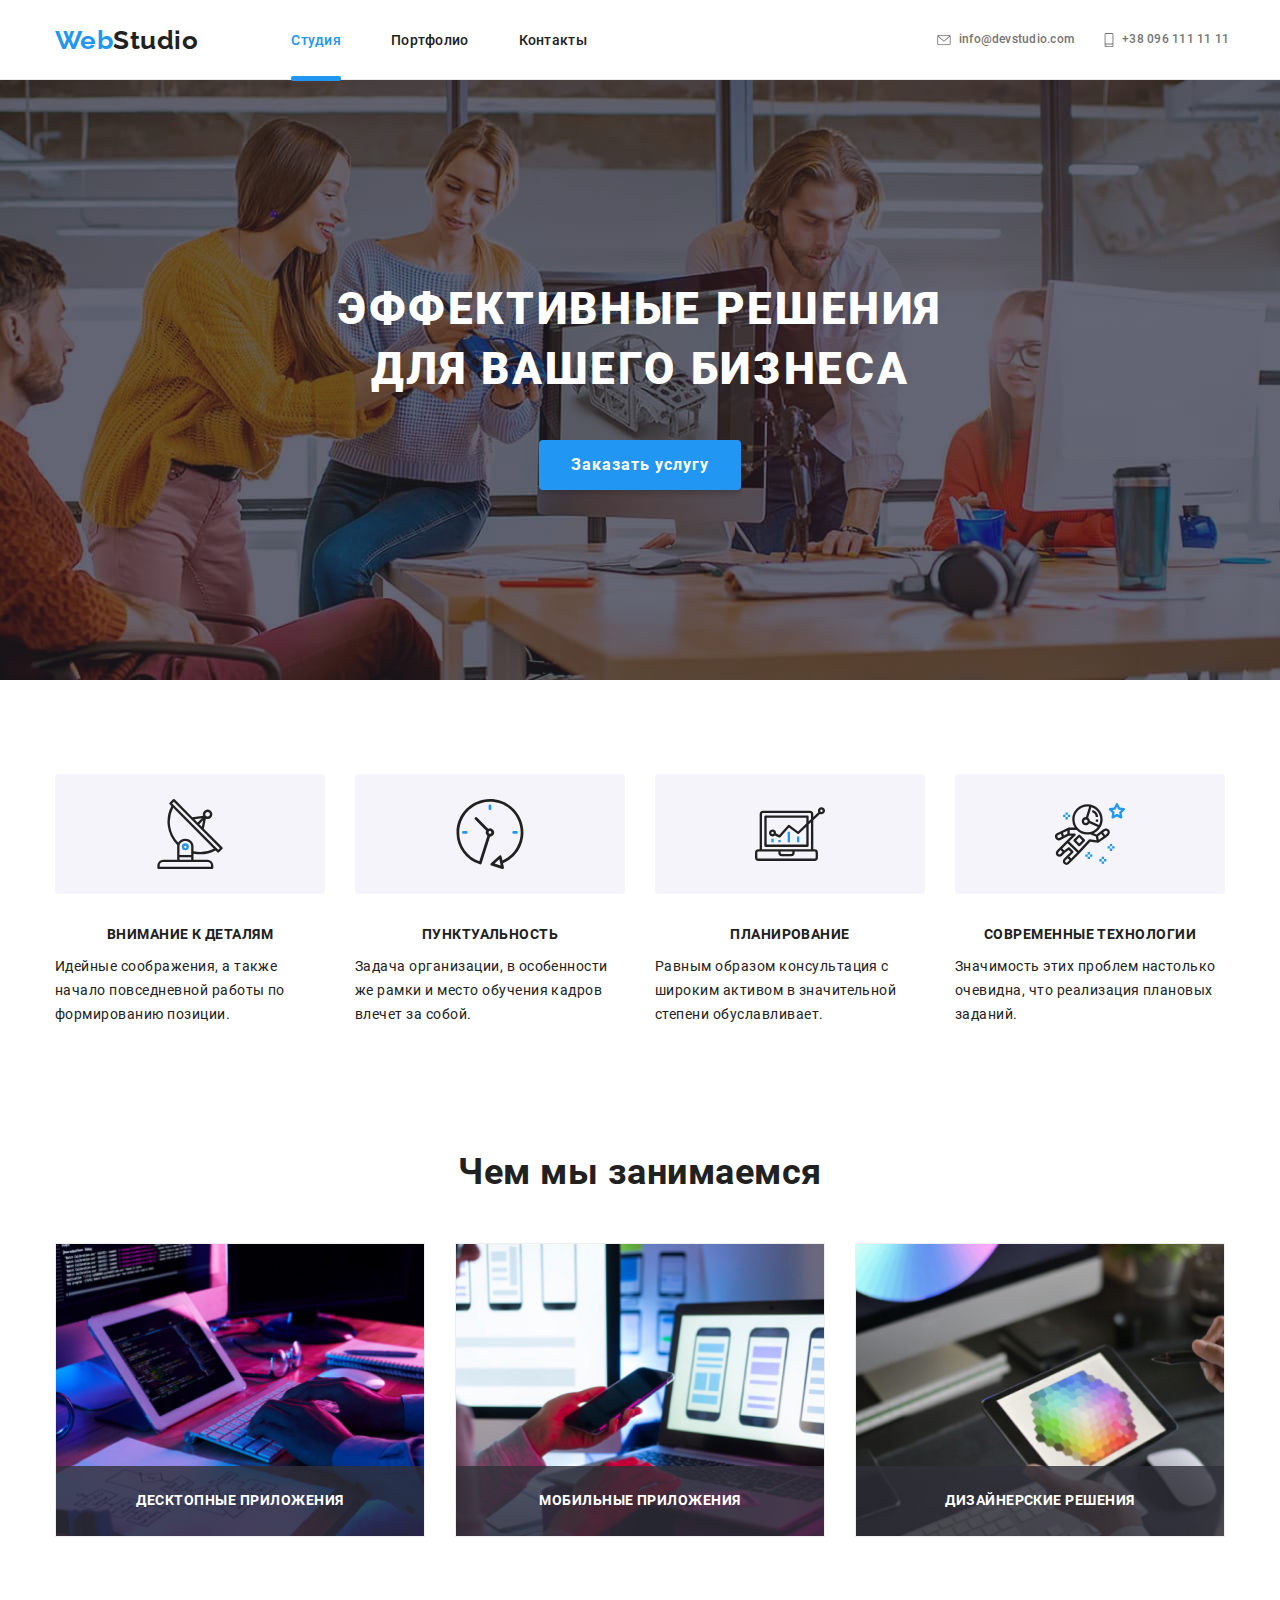
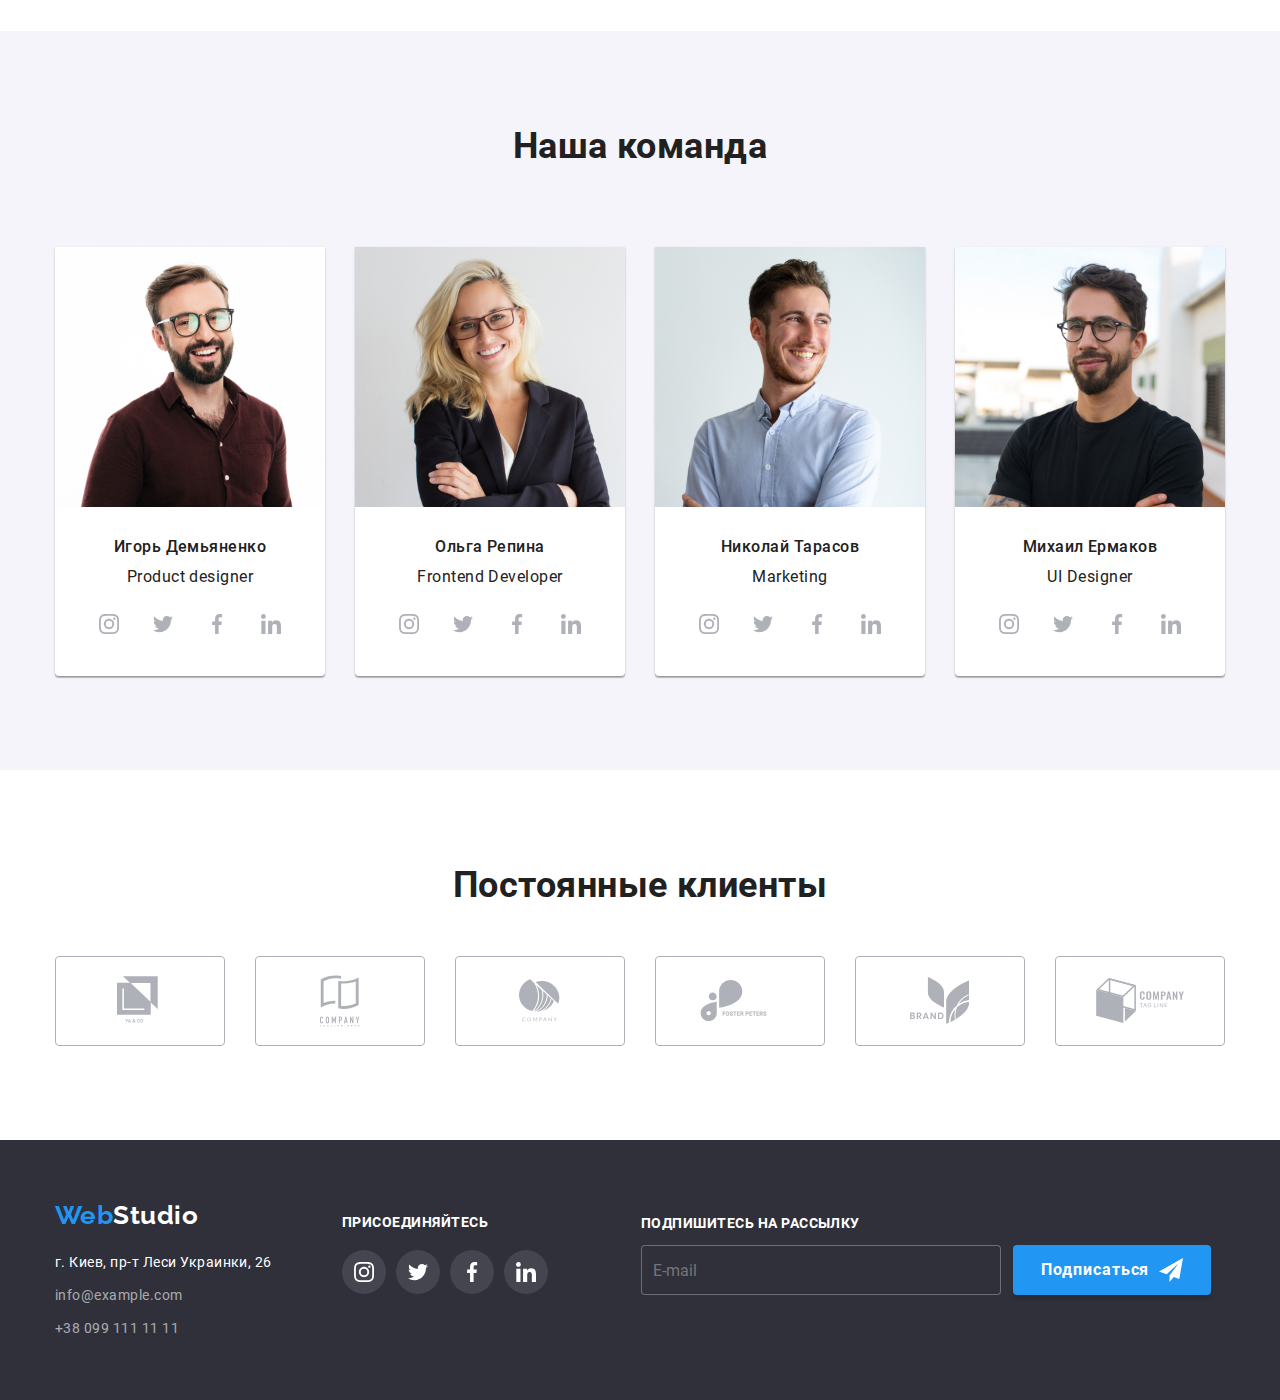
==== commit 18ac186d: "редактирование изображений" ====
--- a/index.html
+++ b/index.html
@@ -250,7 +250,18 @@
         <h2 class="secondary-title">Наша команда</h2>
         <ul class="team-list">
           <li class="items">
-            <a href=""><img src="./images/igor-demiyanenko.jpg" alt="Игорь Демьяненко" width="270" /></a>
+            <a href="">
+              <picture>
+                <source srcset="./images/igor-demiyanenko.jpg 1x, ./images/igor-demiyanenko@2x.jpg 2x"
+                  media="(min-width: 1200px)" />
+                <source srcset="./images/tablet/demyanenko-tab.jpg 1x, ./images/tablet/demyanenko-tab@2x.jpg 2x"
+                  media="(min-width: 768px)" />
+                <source srcset="./images/mobile/demyanenko-mob.jpg 1x, ./images/mobile/demyanenko-mob@2x.jpg 2x"
+                  media="(max-width: 767px)" />
+                <img src="./images/igor-demiyanenko.jpg" alt="Игорь Демьяненко" width="270" />
+              </picture>
+              
+            </a>
             <div class="team-descrition">
             <h3 class="teams-title">Игорь Демьяненко</h3>
             <p class="cards-items">Product designer</p>
@@ -277,7 +288,16 @@
             </div>
           </li>
           <li class="items">
-            <a href=""><img src="./images/olga-repina.jpg" alt="Ольга Репина" width="270" /></a>
+            <a href="">
+              <picture>
+                <source srcset="./images/olga-repina.jpg 1x, ./images/olga-repina@2x.jpg 2x" media="(min-width: 1200px)" />
+                <source srcset="./images/tablet/repina-tab.jpg 1x, ./images/tablet/repina-tab@2x.jpg 2x"
+                  media="(min-width: 768px)" />
+                <source srcset="./images/mobile/repina-mob.jpg 1x, ./images/mobile/repina-mob@2x.jpg 2x"
+                  media="(max-width: 767px)" />
+                <img src="./images/olga-repina.jpg" alt="Ольга Репина" width="270" />
+              </picture>              
+            </a>
             <div class="team-descrition">
             <h3 class="teams-title">Ольга Репина</h3>
             <p class="cards-items">Frontend Developer</p>
@@ -304,7 +324,14 @@
             </div>
           </li>
           <li class="items">
-            <a href=""><img src="./images/nikolay-tarasov.jpg" alt="Николай Тарасов" width="270" /></a>
+            <a href="">
+              <picture>
+                <source srcset="./images/nikolay-tarasov.jpg 1x, ./images/nikolay-tarasov@2x.jpg 2x" media="(min-width: 1200px)" />
+                <source srcset="./images/tablet/tarasov-tab.jpg 1x, ./images/tablet/tarasov-tab@2x.jpg 2x" media="(min-width: 768px)" />
+                <source srcset="./images/mobile/tarasov-mob.jpg 1x, ./images/mobile/tarasov-mob@2x.jpg 2x" media="(max-width: 767px)" />
+                <img src="./images/nikolay-tarasov.jpg" alt="Николай Тарасов" width="270" />
+              </picture>
+            </a>
             <div class="team-descrition">
             <h3 class="teams-title">Николай Тарасов</h3>
             <p class="cards-items">Marketing</p>
@@ -331,7 +358,17 @@
             </div>
           </li>
           <li class="items">
-            <a href=""><img src="./images/mihail-ermakov.jpg" alt="Михаил Ермаков" width="270" /></a>
+            <a href="">
+              <picture>
+                <source srcset="./images/mihail-ermakov.jpg 1x, ./images/mihail-ermakov@2x.jpg 2x" media="(min-width: 1200px)" />
+                <source srcset="./images/tablet/ermakov-tab.jpg 1x, ./images/tablet/ermakov-tab@2x.jpg 2x"
+                  media="(min-width: 768px)" />
+                <source srcset="./images/mobile/ermakov-mob.jpg 1x, ./images/mobile/ermakov-mob@2x.jpg 2x"
+                  media="(max-width: 767px)" />
+                <img src="./images/mihail-ermakov.jpg" alt="Михаил Ермаков" width="270" />
+              </picture>
+              
+            </a>
             <div class="team-descrition">
             <h3 class="teams-title">Михаил Ермаков</h3>
             <p class="cards-items">UI Designer</p>
--- a/css/main.min.css
+++ b/css/main.min.css
@@ -1,2 +1,2 @@
-/*! modern-normalize v0.6.0 | MIT License | https://github.com/sindresorhus/modern-normalize */*,*::before,*::after{box-sizing:border-box}:root{-moz-tab-size:4;tab-size:4}html{line-height:1.15;-webkit-text-size-adjust:100%}body{margin:0}body{font-family:system-ui,-apple-system,"Segoe UI",Roboto,Helvetica,Arial,sans-serif,"Apple Color Emoji","Segoe UI Emoji"}hr{height:0}abbr[title]{text-decoration:underline dotted}b,strong{font-weight:bolder}code,kbd,samp,pre{font-family:SFMono-Regular, Consolas, "Liberation Mono", Menlo, monospace;font-size:1em}small{font-size:80%}sub,sup{font-size:75%;line-height:0;position:relative;vertical-align:baseline}sub{bottom:-0.25em}sup{top:-0.5em}button,input,optgroup,select,textarea{font-family:inherit;font-size:100%;line-height:1.15;margin:0}button,select{text-transform:none}button,[type="button"],[type="reset"],[type="submit"]{-webkit-appearance:button}button::-moz-focus-inner,[type="button"]::-moz-focus-inner,[type="reset"]::-moz-focus-inner,[type="submit"]::-moz-focus-inner{border-style:none;padding:0}button:-moz-focusring,[type="button"]:-moz-focusring,[type="reset"]:-moz-focusring,[type="submit"]:-moz-focusring{outline:1px dotted ButtonText}fieldset{padding:0.35em 0.75em 0.625em}legend{padding:0}progress{vertical-align:baseline}[type="number"]::-webkit-inner-spin-button,[type="number"]::-webkit-outer-spin-button{height:auto}[type="search"]{-webkit-appearance:textfield;outline-offset:-2px}[type="search"]::-webkit-search-decoration{-webkit-appearance:none}::-webkit-file-upload-button{-webkit-appearance:button;font:inherit}summary{display:list-item}@font-face{font-family:"Roboto";font-style:normal;font-weight:100;src:url(".././fonts/roboto/roboto-v20-latin_cyrillic-ext_cyrillic-100.eot");src:local(""),url(".././fonts/roboto/roboto-v20-latin_cyrillic-ext_cyrillic-100.eot?#iefix") format("embedded-opentype"),url(".././fonts/roboto/roboto-v20-latin_cyrillic-ext_cyrillic-100.woff2") format("woff2"),url(".././fonts/roboto/roboto-v20-latin_cyrillic-ext_cyrillic-100.woff") format("woff"),url(".././fonts/roboto/roboto-v20-latin_cyrillic-ext_cyrillic-100.ttf") format("truetype"),url(".././fonts/roboto/roboto-v20-latin_cyrillic-ext_cyrillic-100.svg#Roboto") format("svg")}@font-face{font-family:"Roboto";font-style:normal;font-weight:400;src:url(".././fonts/roboto/roboto-v20-latin_cyrillic-ext_cyrillic-regular.eot");src:local(""),url(".././fonts/roboto/roboto-v20-latin_cyrillic-ext_cyrillic-regular.eot?#iefix") format("embedded-opentype"),url(".././fonts/roboto/roboto-v20-latin_cyrillic-ext_cyrillic-regular.woff2") format("woff2"),url(".././fonts/roboto/roboto-v20-latin_cyrillic-ext_cyrillic-regular.woff") format("woff"),url(".././fonts/roboto/roboto-v20-latin_cyrillic-ext_cyrillic-regular.ttf") format("truetype"),url(".././fonts/roboto/roboto-v20-latin_cyrillic-ext_cyrillic-regular.svg#Roboto") format("svg")}@font-face{font-family:"Roboto";font-style:normal;font-weight:500;src:url(".././fonts/roboto/roboto-v20-latin_cyrillic-ext_cyrillic-500.eot");src:local(""),url(".././fonts/roboto/roboto-v20-latin_cyrillic-ext_cyrillic-500.eot?#iefix") format("embedded-opentype"),url(".././fonts/roboto/roboto-v20-latin_cyrillic-ext_cyrillic-500.woff2") format("woff2"),url(".././fonts/roboto/roboto-v20-latin_cyrillic-ext_cyrillic-500.woff") format("woff"),url(".././fonts/roboto/roboto-v20-latin_cyrillic-ext_cyrillic-500.ttf") format("truetype"),url(".././fonts/roboto/roboto-v20-latin_cyrillic-ext_cyrillic-500.svg#Roboto") format("svg")}@font-face{font-family:"Roboto";font-style:normal;font-weight:700;src:url(".././fonts/roboto/roboto-v20-latin_cyrillic-ext_cyrillic-700.eot");src:local(""),url(".././fonts/roboto/roboto-v20-latin_cyrillic-ext_cyrillic-700.eot?#iefix") format("embedded-opentype"),url(".././fonts/roboto/roboto-v20-latin_cyrillic-ext_cyrillic-700.woff2") format("woff2"),url(".././fonts/roboto/roboto-v20-latin_cyrillic-ext_cyrillic-700.woff") format("woff"),url(".././fonts/roboto/roboto-v20-latin_cyrillic-ext_cyrillic-700.ttf") format("truetype"),url(".././fonts/roboto/roboto-v20-latin_cyrillic-ext_cyrillic-700.svg#Roboto") format("svg")}@font-face{font-family:"Roboto";font-style:normal;font-weight:900;src:url(".././fonts/roboto/roboto-v20-latin_cyrillic-ext_cyrillic-900.eot");src:local(""),url(".././fonts/roboto/roboto-v20-latin_cyrillic-ext_cyrillic-900.eot?#iefix") format("embedded-opentype"),url(".././fonts/roboto/roboto-v20-latin_cyrillic-ext_cyrillic-900.woff2") format("woff2"),url(".././fonts/roboto/roboto-v20-latin_cyrillic-ext_cyrillic-900.woff") format("woff"),url(".././fonts/roboto/roboto-v20-latin_cyrillic-ext_cyrillic-900.ttf") format("truetype"),url(".././fonts/roboto/roboto-v20-latin_cyrillic-ext_cyrillic-900.svg#Roboto") format("svg")}@font-face{font-family:"Raleway";font-style:normal;font-weight:100;src:url(".././fonts/raleway/raleway-v18-latin_cyrillic-ext_cyrillic-100.eot");src:local(""),url(".././fonts/raleway/raleway-v18-latin_cyrillic-ext_cyrillic-100.eot?#iefix") format("embedded-opentype"),url(".././fonts/raleway/raleway-v18-latin_cyrillic-ext_cyrillic-100.woff2") format("woff2"),url(".././fonts/raleway/raleway-v18-latin_cyrillic-ext_cyrillic-100.woff") format("woff"),url(".././fonts/raleway/raleway-v18-latin_cyrillic-ext_cyrillic-100.ttf") format("truetype"),url(".././fonts/raleway/raleway-v18-latin_cyrillic-ext_cyrillic-100.svg#Raleway") format("svg")}@font-face{font-family:"Raleway";font-style:normal;font-weight:400;src:url(".././fonts/raleway/raleway-v18-latin_cyrillic-ext_cyrillic-regular.eot");src:local(""),url(".././fonts/raleway/raleway-v18-latin_cyrillic-ext_cyrillic-regular.eot?#iefix") format("embedded-opentype"),url(".././fonts/raleway/raleway-v18-latin_cyrillic-ext_cyrillic-regular.woff2") format("woff2"),url(".././fonts/raleway/raleway-v18-latin_cyrillic-ext_cyrillic-regular.woff") format("woff"),url(".././fonts/raleway/raleway-v18-latin_cyrillic-ext_cyrillic-regular.ttf") format("truetype"),url(".././fonts/raleway/raleway-v18-latin_cyrillic-ext_cyrillic-regular.svg#Raleway") format("svg")}@font-face{font-family:"Raleway";font-style:normal;font-weight:500;src:url(".././fonts/raleway/raleway-v18-latin_cyrillic-ext_cyrillic-500.eot");src:local(""),url(".././fonts/raleway/raleway-v18-latin_cyrillic-ext_cyrillic-500.eot?#iefix") format("embedded-opentype"),url(".././fonts/raleway/raleway-v18-latin_cyrillic-ext_cyrillic-500.woff2") format("woff2"),url(".././fonts/raleway/raleway-v18-latin_cyrillic-ext_cyrillic-500.woff") format("woff"),url(".././fonts/raleway/raleway-v18-latin_cyrillic-ext_cyrillic-500.ttf") format("truetype"),url(".././fonts/raleway/raleway-v18-latin_cyrillic-ext_cyrillic-500.svg#Raleway") format("svg")}@font-face{font-family:"Raleway";font-style:normal;font-weight:700;src:url(".././fonts/raleway/raleway-v18-latin_cyrillic-ext_cyrillic-700.eot");src:local(""),url(".././fonts/raleway/raleway-v18-latin_cyrillic-ext_cyrillic-700.eot?#iefix") format("embedded-opentype"),url(".././fonts/raleway/raleway-v18-latin_cyrillic-ext_cyrillic-700.woff2") format("woff2"),url(".././fonts/raleway/raleway-v18-latin_cyrillic-ext_cyrillic-700.woff") format("woff"),url(".././fonts/raleway/raleway-v18-latin_cyrillic-ext_cyrillic-700.ttf") format("truetype"),url(".././fonts/raleway/raleway-v18-latin_cyrillic-ext_cyrillic-700.svg#Raleway") format("svg")}.work-examples,.clients-list,.flex-list{display:flex;padding:0;margin:0}.footer-common .social-link,.social-link{display:inline-flex;align-items:center;height:44px;width:44px;border-radius:50%}.subscribe,.order-link,.submit{display:inline-flex;align-items:center;font-weight:700;font-style:normal;font-size:16px;line-height:1.87;letter-spacing:0.06em;color:#fff;cursor:pointer;border:transparent;background-color:#2196f3;box-shadow:0px 4px 4px rgba(0,0,0,0.15);border-radius:4px;transition:box-shadow 250ms cubic-bezier(0.4, 0, 0.2, 1),background-color 250ms cubic-bezier(0.4, 0, 0.2, 1),color 250ms cubic-bezier(0.4, 0, 0.2, 1)}html{box-sizing:border-box}body{font-family:Roboto, sans-serif;font-style:normal;font-weight:400;line-height:1.2;letter-spacing:0.03em;color:#212121}h1,h2,h3,h4{margin:0px}ul{list-style-type:none;margin:0;padding:0}ul img{display:block;width:100%;height:auto}.container{margin-left:auto;margin-right:auto;padding-left:15px;padding-right:15px}@media screen and (min-width: 480px){.container{width:480px}}@media screen and (min-width: 768px){.container{width:768px}}@media screen and (min-width: 1200px){.container{width:1200px}}.visually-hidden{position:absolute !important;clip:rect(1px 1px 1px 1px);clip:rect(1px, 1px, 1px, 1px);padding:0 !important;border:0 !important;height:1px !important;width:1px !important;overflow:hidden}.tertiary-title{font-weight:700;font-size:14px;line-height:1.5;text-transform:uppercase}.secondary-title{font-weight:700;font-size:36px;line-height:1.17;margin-top:0px;margin-bottom:50px;text-align:center}.cards-items{color:var(--secondary-text-color)}.logo{color:#2196f3;font-family:Raleway, sans-serif;font-weight:700;font-size:24px}@media screen and (min-width: 1200px){.logo{font-size:26px}}.logo-end{color:#212121;font-family:Raleway, sans-serif;font-weight:700;font-size:24px}@media screen and (min-width: 1200px){.logo-end{font-size:26px}}.logo-end-footer{color:#fff;font-family:Raleway, sans-serif;font-weight:700;font-size:24px}@media screen and (min-width: 1200px){.logo-end-footer{font-size:26px}}.logo-link{display:inline-block;text-decoration:none}@media screen and (min-width: 768px) and (max-width: 1199px){.logo-link{margin-right:88px;margin-left:auto}footer .logo-link{margin-right:0}}header{border-bottom:1px solid #ececec;height:60px;padding:10px 0}@media screen and (min-width: 768px){header{height:80px;padding:0}}header>.container{display:flex;align-items:center}.menu-button{display:inline-block;margin-left:auto;padding:12px 8px;background-color:#fff;border:none;outline:none}.menu-button:hover .menu-icon,.menu-button:focus .menu-icon{fill:#2196f3}@media screen and (min-width: 768px){.menu-button{display:none}}.menu-button .icon-close{opacity:0}.menu-button.is-open .icon-close{opacity:1}.menu-button.is-open .icon-menu{opacity:0}@media screen and (max-width: 767px){.top{display:none}}@media screen and (min-width: 768px){.top{display:flex;align-items:center;margin-right:auto}}@media screen and (min-width: 768px) and (max-width: 1199px){.header-contacts{margin-left:84px}}@media screen and (min-width: 1200px){.header-contacts{display:flex;align-items:center;margin-left:305px;font-weight:500;font-size:12px;line-height:1.15;letter-spacing:0.02em}}.navigation{position:relative;display:inline-block;color:#212121;text-decoration:none;padding:32px 0px;font-weight:500;font-size:14px;letter-spacing:0.02em;transition:fill 250ms cubic-bezier(0.4, 0, 0.2, 1),color 250ms cubic-bezier(0.4, 0, 0.2, 1)}.navigation.current{color:#2196f3}.navigation.contacts{display:inline-flex;height:auto;width:100%;color:#757575;font-size:12px;line-height:1.16;align-items:center;align-self:center;padding:0}@media screen and (min-width: 768px) and (max-width: 1199px){.navigation.contacts{flex-wrap:wrap}}@media screen and (min-width: 1200px){.navigation.contacts{display:flex;margin-left:30px;align-items:center;flex-wrap:nowrap}}.navigation:hover,.navigation:focus{color:#2196f3}.nav-links>.header-list{margin-left:50px;align-items:stretch}.nav-links>.header-list:hover,.nav-links>.header-list:focus{color:#2196f3}.nav-links{display:flex;align-items:center;padding:0}.nav-links>.header-list:first-child{margin-left:0px}@media screen and (min-width: 1200px){.nav-links>.header-list:first-child{margin-left:93px}}.nav-links .navigation::after{content:"";position:absolute;left:0;bottom:0;display:block;width:100%;height:5px;border-radius:2px;background-color:#2196f3;opacity:0;transform:scaleX(0);transition:transform 250ms cubic-bezier(0.4, 0, 0.2, 1),opacity 250ms cubic-bezier(0.4, 0, 0.2, 1)}.nav-links .navigation:hover::after{opacity:1;transform:scaleX(1)}.nav-links .navigation.current::before{content:"";position:absolute;left:0;bottom:0;display:block;width:100%;height:5px;border-radius:2px;background-color:#2196f3;opacity:1}.contacts-icon{display:inline-flex;margin-right:8px;fill:currentColor}.mobile-menu{text-align:center;position:absolute;left:0;right:0;background:#ffffff;box-shadow:0px 4px 8px rgba(0,0,0,0.04),0px 2px 4px rgba(0,0,0,0.08),0px 1px 3px rgba(0,0,0,0.16);padding:60px;opacity:0;visibility:hidden;z-index:99}.mobile-menu .navigation{font-size:18px;line-height:1.166;padding:8px 0}.mobile-menu .mobile-nav>.navigation::after{content:"";position:absolute;left:0;bottom:0;display:block;width:100%;height:4px;border-radius:2px;background-color:#2196f3;opacity:0;transform:scaleX(0);transition:transform 250ms cubic-bezier(0.4, 0, 0.2, 1),opacity 250ms cubic-bezier(0.4, 0, 0.2, 1)}.mobile-menu .mobile-nav>.navigation:hover::after{opacity:1;transform:scaleX(1)}.mobile-menu .mobile-nav>.navigation.current::before{content:"";position:absolute;left:0;bottom:0;display:block;width:100%;height:4px;border-radius:2px;background-color:#2196f3;opacity:1}.mobile-nav:not(:nth-child(3n)){margin-bottom:40px}.mobile-menu-list .mobile-nav-phone{margin-top:60px;margin-bottom:16px}.mobile-menu-list .mobile-nav-phone .navigation{padding:0}.mobile-menu-list .mobile-nav-mail .navigation{padding:0}@media screen and (max-width: 767px){.mobile-menu.is-open{opacity:1;visibility:visible}}.footer-bg{background:#2f303a;padding-top:60px;padding-bottom:60px}.footer-adress{color:#fff;font-style:normal;font-size:14px;line-height:1.7;padding-top:20px}.footer-adress-text{margin-left:auto;margin-right:auto;padding-left:15px;padding-right:15px}@media screen and (max-width: 767px){.footer-adress-text{max-width:480px;text-align:center}}@media screen and (min-width: 768px) and (max-width: 1199px){.footer-adress-text{min-width:768px;display:flex;flex-wrap:wrap;text-align:center;align-items:flex-start;justify-content:center}.footer-adress-text>div:first-child{margin-right:165px;margin-bottom:60px;justify-content:center}}@media screen and (min-width: 1200px){.footer-adress-text{display:flex;width:1200px;margin-left:auto;margin-right:auto;margin-bottom:0px;padding-left:15px;padding-right:15px}.footer-adress-text>div:first-child{margin-right:70px}}.footer-link{display:inline-block;color:rgba(255,255,255,0.6);font-style:normal;text-decoration:none;font-size:14px;line-height:1.7;margin-top:9px}.common{color:#fff;font-weight:bold;font-size:14px;line-height:1.14;text-transform:uppercase;margin-bottom:20px}.footer-common{padding:60px 0}@media screen and (min-width: 768px){.footer-common{padding:0}}.footer-common .social-link{justify-content:space-around;background-color:rgba(255,255,255,0.1);fill:#fff}@media screen and (min-width: 768px) and (max-width: 1199px){.footer-form{width:450px}}@media screen and (min-width: 1200px){.footer-form{margin-left:93px;display:flex;align-items:center}}input:-webkit-autofill,input:-webkit-autofill:hover,input:-webkit-autofill:focus{-webkit-text-fill-color:rgba(255,255,255,0.3);box-shadow:0 0 0px 1000px #2f303a inset}.subscription{position:relative;margin-right:12px}.subscription>input{width:100%;height:50px;padding:11px;border:1px solid rgba(255,255,255,0.3);box-sizing:border-box;background-color:#2f303a;border-radius:4px;font-style:normal;font-weight:normal;font-size:16px;line-height:1.25;display:flex;align-items:center;margin:20px 0;color:rgba(255,255,255,0.6)}@media screen and (min-width: 1200px){.subscription>input{width:360px;margin:0}}.sub-text{font-weight:bold;font-size:14px;line-height:1.15;text-transform:uppercase;margin-bottom:20px;color:#ffffff}@media screen and (min-width: 1200px){.sub-text{position:absolute;top:-36px;margin-bottom:0px}}.sub-icon{fill:#fff;margin-left:10px;transition:fill 250ms cubic-bezier(0.4, 0, 0.2, 1)}.subscribe{padding:10px 28px}.subscribe:hover{background-color:#fff;color:#2196f3}.subscribe:hover .sub-icon{fill:#2196f3}.social-links-flex{display:flex;justify-content:center;padding:0px;margin-top:16px}.social-links-flex>li{margin-right:10px}.social-links-flex>li:last-child{margin-right:0}.social-link{justify-content:space-around;fill:#afb1b8;transition:background-color 250ms cubic-bezier(0.4, 0, 0.2, 1),fill 250ms cubic-bezier(0.4, 0, 0.2, 1)}.social-link:hover,.social-link:focus{background-color:#2196f3;border-radius:50%;fill:#fff}.social-link-icon{width:20px;height:20px}.hero{width:100%;height:auto;text-align:center;background-color:#2f303a;background-image:linear-gradient(to right, rgba(47,48,58,0.4), rgba(47,48,58,0.4)),url(../images/hero-bg.jpg);background-repeat:no-repeat;background-size:cover;background-position:center;margin-left:auto;margin-right:auto;padding:100px 0}@media screen and (min-width: 480px) and (max-width: 767px){.hero{max-width:100%;height:400px;padding-top:118px;padding-bottom:118px}}@media screen and (min-width: 768px) and (max-width: 1199px){.hero{max-width:768px;height:400px;padding-top:118px;padding-bottom:118px}}@media screen and (min-width: 1200){.hero{max-width:1600px;height:600px;padding-top:200px;padding-bottom:200px}}.hero-title{color:#fff;font-weight:900;text-transform:uppercase;letter-spacing:0.06em;margin-top:0px;margin-left:auto;margin-right:auto}@media screen and (min-width: 480px){.hero-title{font-size:26px;line-height:1.62;max-width:360px;margin-bottom:30px}}@media screen and (min-width: 768px){.hero-title{font-size:26px;line-height:1.62;max-width:360px;margin-bottom:30px}}@media screen and (min-width: 1200px){.hero-title{font-size:44px;line-height:1.36;max-width:696px;margin-bottom:40px}}.order-link{padding:10px 32px}.order-link:focus,.order-link:hover{background-color:#fff;color:#2196f3}.backdrop{position:fixed;top:0;left:0;width:100%;height:100%;background-color:rgba(0,0,0,0.2);z-index:99;opacity:1;transition:opacity 250ms cubic-bezier(0.4, 0, 0.2, 1)}.backdrop.is-hidden{opacity:0;pointer-events:none;z-index:99}.backdrop.is-hidden .modal{transform:translate(-50%, -50%) scale(1.1)}.modal{position:absolute;top:50%;left:50%;max-height:609px;max-width:450px;padding:0;background-color:#fff;box-shadow:0px 1px 3px rgba(0,0,0,0.12),0px 1px 1px rgba(0,0,0,0.14),0px 2px 1px rgba(0,0,0,0.2);border-radius:4px;z-index:99;transform:translate(-50%, -50%) scale(1);transition:transform 250ms cubic-bezier(0.4, 0, 0.2, 1)}@media screen and (min-width: 1200px){.modal{max-height:581px;max-width:528px}}.modal-close{position:absolute;display:inline-flex;justify-content:center;align-items:center;background-color:#fff;min-width:30px;min-height:30px;top:8px;right:8px;border:1px solid rgba(0,0,0,0.1);border-radius:50%;cursor:pointer}.close-icone{fill:#000;transition:fill 250ms cubic-bezier(0.4, 0, 0.2, 1)}.modal-close:hover .close-icone,.modal-close:focus .close-icone{fill:#2196f3}.form{padding:40px;text-align:center}.form>ul{padding:0}.form-list{position:relative;display:flex;flex-direction:column;margin-bottom:28px}.form-list>label{position:absolute;left:0;top:-18px;display:inline-flex;font-size:12px;line-height:1.15;letter-spacing:0.01em;color:#757575}.form-list>input{padding:12px 12px 12px 42px;font-weight:normal;font-size:12px;line-height:1.15;letter-spacing:0.01em;border:1px solid rgba(33,33,33,0.2);box-sizing:border-box;border-radius:4px;transition:border 250ms cubic-bezier(0.4, 0, 0.2, 1)}@media screen and (max-width: 1199px){.form-list>input{width:370px}}.form-list>input:hover,.form-list>input:focus{outline:none;border:1px solid #2196f3}.form-list>.comment:hover,.form-list>.comment:focus{outline:none;border:1px solid #2196f3}.input-icon{position:absolute;top:50%;left:12px;fill:#212121;transform:translateY(-50%);transition:fill 250ms cubic-bezier(0.4, 0, 0.2, 1)}.form-list>input:hover+.input-icon,.form-list>input:focus+.input-icon{fill:#2196f3}.offer{display:inline-flex;align-items:center;text-align:center;font-size:12px;line-height:1.166;color:#757575}@media screen and (min-width: 1200px){.offer{font-size:14px;line-height:1.71}}.check{position:absolute;width:1px;height:1px;margin:-1px;border:0;padding:0;clip:rect(0 0 0 0);overflow:hidden}.check-icon{display:inline-block;width:16px;height:16px;margin-right:8.38px;border:2.5px solid #212121;border-radius:2px;cursor:pointer;transition:transform 250ms linear}.check:checked+.check-icon{transform:scale(1.2);border-color:transparent;background-color:#2196f3;background-image:url("../images/icon-check.svg");background-size:contain;background-origin:border-box}.offer-link{color:#2196f3}.comment{resize:none;padding:12px 16px;border:1px solid rgba(33,33,33,0.2);box-sizing:border-box;border-radius:4px;font-size:14px;line-height:1.15;letter-spacing:0.01em;transition:border 250ms cubic-bezier(0.4, 0, 0.2, 1)}.comment:placeholder-shown{color:rgba(117,117,117,0.5)}.appeal{display:inline-block;margin-bottom:30px;font-weight:bold;font-size:20px;line-height:1.15;text-align:center;color:#212121}.submit{padding:10px 55px;margin-left:auto;margin-top:30px}.submit:focus,.submit:hover{background-color:#f5f4fa;color:#2196f3}.advantages{padding-top:60px;padding-bottom:60px}@media screen and (min-width: 1200px){.advantages{padding-top:94px;padding-bottom:0}}.advantage-list div{text-align:center}.advantage-list p{margin-top:10px;margin-bottom:0px}.advantage-list h3{display:block;text-align:center}.advantage-list .cards-items{font-size:14px;line-height:1.71}.advantage-list>li:not(:last-child){margin-bottom:30px}@media screen and (min-width: 768px){.advantage-list{display:flex;padding:0;margin:0;flex-wrap:wrap}.advantage-list li:not(:nth-last-child(-n+2)){margin-bottom:30px}.advantage-list>li:nth-child(2n){margin-left:30px}.advantage-list>li{width:calc((100% - 30px) / 2)}}@media screen and (min-width: 1200px){.advantage-list>li{width:calc((100% - 90px) / 4);margin-left:30px}.advantage-list>li:first-child{margin-left:0px}}.advant-icon{width:70px;height:70px}.advantages-icons-bg{width:100%;height:120px;background-color:#f5f4fa;border-radius:4px;margin-bottom:30px;padding:25px 100px}@media screen and (min-width: 480px){.advantages-icons-bg{padding:25px 190px}}@media screen and (min-width: 768px){.advantages-icons-bg{padding:25px 142px}}@media screen and (min-width: 1200px){.advantages-icons-bg{padding:25px 100px}}.work-examles-sct{display:none;padding-top:94px;padding-bottom:94px}@media screen and (min-width: 1200px){.work-examles-sct{display:block}}.work-examples>li{width:calc((100% - 60px) / 3);margin-left:30px;background:#ffffff;border:1px solid #eeeeee}.work-examples>li:first-child{margin-left:0px}.work-examples-overlay{position:relative}.work-examples-descriptions{position:absolute;display:inline-flex;bottom:0;width:100%;height:70px;margin:0;font-weight:bold;font-size:14px;line-height:1.14;justify-content:center;align-items:center;text-transform:uppercase;color:#fff;background-color:rgba(47,48,58,0.8)}.our-team{background-color:#f5f4fa;padding-top:60px;padding-bottom:60px}@media screen and (min-width: 1200px){.our-team{padding-top:94px;padding-bottom:94px}}.our-team .cards-items{font-size:16px}.teams-title{font-weight:500;font-size:16px;line-height:1.18x}.team-list>li{margin-top:30px;text-align:center;background-color:#fff;box-shadow:0px 1px 3px rgba(0,0,0,0.12),0px 1px 1px rgba(0,0,0,0.14),0px 2px 1px rgba(0,0,0,0.2);border-radius:0px 0px 4px 4px}@media screen and (min-width: 768px) and (max-width: 1199px){.team-list{display:flex;padding:0;margin:0;flex-wrap:wrap}.team-list li:not(:nth-last-child(-n+2)){margin-bottom:30px}.team-list>li:nth-child(2n){margin-left:30px}.team-list>li{width:calc((100% - 30px) / 2)}}@media screen and (min-width: 1200px){.team-list{display:flex;padding:0;margin:0;flex-wrap:nowrap}.team-list>li{width:calc((100% - 60px) / 3);text-align:center;background-color:#fff;box-shadow:0px 1px 3px rgba(0,0,0,0.12),0px 1px 1px rgba(0,0,0,0.14),0px 2px 1px rgba(0,0,0,0.2);border-radius:0px 0px 4px 4px}.team-list>li:not(:first-child){margin-left:30px}}.team-descrition{padding-top:30px;padding-bottom:30px}.team-descrition p{margin-top:10px;margin-bottom:0px}.clients{padding-top:60px;padding-bottom:60px}@media screen and (min-width: 1200px){.clients{padding-top:94px;padding-bottom:94px}}@media screen and (max-width: 767px){.clients-list{flex-wrap:wrap}.clients-list .items{width:calc((100% - 30px) / 2)}.clients-list .items:not(:nth-last-child(-n+2)){margin-bottom:30px}.clients-list>.items:nth-child(2n){margin-left:30px}}@media screen and (min-width: 768px) and (max-width: 1199px){.clients-list{flex-wrap:wrap}.clients-list>.items{width:calc((100% - 2 * 30px) / 3);margin-bottom:30px;margin-right:30px}.clients-list>.items:nth-child(2n){margin-left:0}.clients-list .items:nth-last-child(-n+3){margin-bottom:0}.clients-list>.items:nth-child(3n){margin-right:0}}@media screen and (min-width: 1200px){.clients-list{flex-wrap:nowrap}.clients-list>.items{width:calc((100% - 150px) / 6);margin-right:30px}.clients-list>.items:last-child{margin-right:0px}}.clients-links{display:inline-flex;width:100%;height:90px;border:1px solid #afb1b8;box-sizing:border-box;border-radius:4px;align-items:center;justify-content:space-around;fill:#afb1b8;transition:fill 250ms cubic-bezier(0.4, 0, 0.2, 1),border 250ms cubic-bezier(0.4, 0, 0.2, 1)}.clients-links:hover,.clients-links:focus{border:1px solid #2196f3;border-radius:4px;fill:#2196f3}.flex-list{margin-bottom:30px}@media screen and (max-width: 767px){.flex-list{margin-bottom:40px}}@media screen and (min-width: 1200px){.flex-list{margin-bottom:50px}}.flex-list>li{margin-right:8px}@media screen and (max-width: 767px){.flex-list>li:not(:nth-last-child(-n+2)){margin-bottom:8px}}.button{background-color:#f5f4fa;color:#212121;font-family:inherit;font-weight:500;font-size:16px;line-height:1.6;text-align:center;padding-top:6px;padding-bottom:6px;padding-right:22px;padding-left:22px;border-radius:4px;border:none;cursor:pointer;transition:background-color 250ms cubic-bezier(0.4, 0, 0.2, 1),color 250ms cubic-bezier(0.4, 0, 0.2, 1)}.button:hover,.button:focus,.button:active,.button:visited{background-color:#2196f3;color:#fff;box-shadow:0px 3px 1px rgba(0,0,0,0.1),0px 1px 2px rgba(0,0,0,0.08),0px 2px 2px rgba(0,0,0,0.12);transition:box-shadow 250ms cubic-bezier(0.4, 0, 0.2, 1),background-color 250ms cubic-bezier(0.4, 0, 0.2, 1),color 250ms cubic-bezier(0.4, 0, 0.2, 1)}.cards-link{display:inline-block;text-decoration:none;color:#2f303a}.portfolio .cards-items{font-size:16px;line-height:1.8}.portfolio-overlay{position:relative;overflow:hidden}.portfolio-overlay::before{display:inline-block;position:absolute;content:"";top:0;left:0;width:100%;height:100%;background-color:rgba(33,150,243,0.9);opacity:0;transform:translatey(100%);transition:transform 250ms cubic-bezier(0.4, 0, 0.2, 1),opacity 250ms cubic-bezier(0.4, 0, 0.2, 1)}.hover-cards{position:absolute;display:inline-flex;align-items:center;justify-content:center;width:100%;height:100%;margin:0;padding:0 24px;top:0;left:0;transform:translateY(100%);line-height:1.56;color:#fff;opacity:0;transition:transform 250ms cubic-bezier(0.4, 0, 0.2, 1),opacity 250ms cubic-bezier(0.4, 0, 0.2, 1)}.portfolio>.items:hover{border:1px solid #eeeeee;box-sizing:border-box;box-shadow:0px 1px 1px rgba(0,0,0,0.12),0px 4px 4px rgba(0,0,0,0.06),1px 4px 6px rgba(0,0,0,0.16)}.portfolio>.items:hover .hover-cards,.portfolio>.items:hover .portfolio-overlay::before{transform:translatey(0%);opacity:1;transition:background-color 250ms cubic-bezier(0.4, 0, 0.2, 1),opacity 250ms cubic-bezier(0.4, 0, 0.2, 1),transform 250ms cubic-bezier(0.4, 0, 0.2, 1)}.portfolio-screen{padding-top:60px;padding-bottom:60px}@media screen and (min-width: 1200px){.portfolio-screen{padding-top:94px;padding-bottom:94px}}.portfolio-screen .flex-list{flex-wrap:wrap;justify-content:flex-start}@media screen and (min-width: 768px){.portfolio-screen .flex-list{flex-wrap:nowrap;justify-content:center}}@media screen and (min-width: 768px){.portfolio{display:flex;padding:0;margin:0;flex-wrap:wrap}}.portfolio>.items{margin-bottom:30px;background:#fff;border:1px solid #eeeeee;transition:box-shadow 250ms cubic-bezier(0.4, 0, 0.2, 1)}.portfolio>.items:last-child{margin-bottom:0}@media screen and (max-width: 767px){.portfolio>.items{width:100%}}@media screen and (min-width: 768px) and (max-width: 1199px){.portfolio>.items{width:calc((100% - 30px) / 2);margin-right:30px}.portfolio>.items:nth-child(2n){margin-right:0px}.portfolio>.items:nth-last-child(-n+2){margin-bottom:0px}}@media screen and (min-width: 1200px){.portfolio>.items{width:calc((100% - 60px) / 3);margin-right:30px}.portfolio>.items:nth-child(3n){margin-right:0px}.portfolio>.items:nth-last-child(-n+3){margin-bottom:0px}.portfolio>.items:nth-last-child(-n+3){margin-bottom:0px}}.portfolio p{margin-bottom:0px}p+h3{margin-bottom:0px}.items-description{padding:20px 24px 20px 24px}
+/*! modern-normalize v0.6.0 | MIT License | https://github.com/sindresorhus/modern-normalize */*,*::before,*::after{box-sizing:border-box}:root{-moz-tab-size:4;tab-size:4}html{line-height:1.15;-webkit-text-size-adjust:100%}body{margin:0}body{font-family:system-ui,-apple-system,"Segoe UI",Roboto,Helvetica,Arial,sans-serif,"Apple Color Emoji","Segoe UI Emoji"}hr{height:0}abbr[title]{text-decoration:underline dotted}b,strong{font-weight:bolder}code,kbd,samp,pre{font-family:SFMono-Regular, Consolas, "Liberation Mono", Menlo, monospace;font-size:1em}small{font-size:80%}sub,sup{font-size:75%;line-height:0;position:relative;vertical-align:baseline}sub{bottom:-0.25em}sup{top:-0.5em}button,input,optgroup,select,textarea{font-family:inherit;font-size:100%;line-height:1.15;margin:0}button,select{text-transform:none}button,[type="button"],[type="reset"],[type="submit"]{-webkit-appearance:button}button::-moz-focus-inner,[type="button"]::-moz-focus-inner,[type="reset"]::-moz-focus-inner,[type="submit"]::-moz-focus-inner{border-style:none;padding:0}button:-moz-focusring,[type="button"]:-moz-focusring,[type="reset"]:-moz-focusring,[type="submit"]:-moz-focusring{outline:1px dotted ButtonText}fieldset{padding:0.35em 0.75em 0.625em}legend{padding:0}progress{vertical-align:baseline}[type="number"]::-webkit-inner-spin-button,[type="number"]::-webkit-outer-spin-button{height:auto}[type="search"]{-webkit-appearance:textfield;outline-offset:-2px}[type="search"]::-webkit-search-decoration{-webkit-appearance:none}::-webkit-file-upload-button{-webkit-appearance:button;font:inherit}summary{display:list-item}@font-face{font-family:"Roboto";font-style:normal;font-weight:100;src:url(".././fonts/roboto/roboto-v20-latin_cyrillic-ext_cyrillic-100.eot");src:local(""),url(".././fonts/roboto/roboto-v20-latin_cyrillic-ext_cyrillic-100.eot?#iefix") format("embedded-opentype"),url(".././fonts/roboto/roboto-v20-latin_cyrillic-ext_cyrillic-100.woff2") format("woff2"),url(".././fonts/roboto/roboto-v20-latin_cyrillic-ext_cyrillic-100.woff") format("woff"),url(".././fonts/roboto/roboto-v20-latin_cyrillic-ext_cyrillic-100.ttf") format("truetype"),url(".././fonts/roboto/roboto-v20-latin_cyrillic-ext_cyrillic-100.svg#Roboto") format("svg")}@font-face{font-family:"Roboto";font-style:normal;font-weight:400;src:url(".././fonts/roboto/roboto-v20-latin_cyrillic-ext_cyrillic-regular.eot");src:local(""),url(".././fonts/roboto/roboto-v20-latin_cyrillic-ext_cyrillic-regular.eot?#iefix") format("embedded-opentype"),url(".././fonts/roboto/roboto-v20-latin_cyrillic-ext_cyrillic-regular.woff2") format("woff2"),url(".././fonts/roboto/roboto-v20-latin_cyrillic-ext_cyrillic-regular.woff") format("woff"),url(".././fonts/roboto/roboto-v20-latin_cyrillic-ext_cyrillic-regular.ttf") format("truetype"),url(".././fonts/roboto/roboto-v20-latin_cyrillic-ext_cyrillic-regular.svg#Roboto") format("svg")}@font-face{font-family:"Roboto";font-style:normal;font-weight:500;src:url(".././fonts/roboto/roboto-v20-latin_cyrillic-ext_cyrillic-500.eot");src:local(""),url(".././fonts/roboto/roboto-v20-latin_cyrillic-ext_cyrillic-500.eot?#iefix") format("embedded-opentype"),url(".././fonts/roboto/roboto-v20-latin_cyrillic-ext_cyrillic-500.woff2") format("woff2"),url(".././fonts/roboto/roboto-v20-latin_cyrillic-ext_cyrillic-500.woff") format("woff"),url(".././fonts/roboto/roboto-v20-latin_cyrillic-ext_cyrillic-500.ttf") format("truetype"),url(".././fonts/roboto/roboto-v20-latin_cyrillic-ext_cyrillic-500.svg#Roboto") format("svg")}@font-face{font-family:"Roboto";font-style:normal;font-weight:700;src:url(".././fonts/roboto/roboto-v20-latin_cyrillic-ext_cyrillic-700.eot");src:local(""),url(".././fonts/roboto/roboto-v20-latin_cyrillic-ext_cyrillic-700.eot?#iefix") format("embedded-opentype"),url(".././fonts/roboto/roboto-v20-latin_cyrillic-ext_cyrillic-700.woff2") format("woff2"),url(".././fonts/roboto/roboto-v20-latin_cyrillic-ext_cyrillic-700.woff") format("woff"),url(".././fonts/roboto/roboto-v20-latin_cyrillic-ext_cyrillic-700.ttf") format("truetype"),url(".././fonts/roboto/roboto-v20-latin_cyrillic-ext_cyrillic-700.svg#Roboto") format("svg")}@font-face{font-family:"Roboto";font-style:normal;font-weight:900;src:url(".././fonts/roboto/roboto-v20-latin_cyrillic-ext_cyrillic-900.eot");src:local(""),url(".././fonts/roboto/roboto-v20-latin_cyrillic-ext_cyrillic-900.eot?#iefix") format("embedded-opentype"),url(".././fonts/roboto/roboto-v20-latin_cyrillic-ext_cyrillic-900.woff2") format("woff2"),url(".././fonts/roboto/roboto-v20-latin_cyrillic-ext_cyrillic-900.woff") format("woff"),url(".././fonts/roboto/roboto-v20-latin_cyrillic-ext_cyrillic-900.ttf") format("truetype"),url(".././fonts/roboto/roboto-v20-latin_cyrillic-ext_cyrillic-900.svg#Roboto") format("svg")}@font-face{font-family:"Raleway";font-style:normal;font-weight:100;src:url(".././fonts/raleway/raleway-v18-latin_cyrillic-ext_cyrillic-100.eot");src:local(""),url(".././fonts/raleway/raleway-v18-latin_cyrillic-ext_cyrillic-100.eot?#iefix") format("embedded-opentype"),url(".././fonts/raleway/raleway-v18-latin_cyrillic-ext_cyrillic-100.woff2") format("woff2"),url(".././fonts/raleway/raleway-v18-latin_cyrillic-ext_cyrillic-100.woff") format("woff"),url(".././fonts/raleway/raleway-v18-latin_cyrillic-ext_cyrillic-100.ttf") format("truetype"),url(".././fonts/raleway/raleway-v18-latin_cyrillic-ext_cyrillic-100.svg#Raleway") format("svg")}@font-face{font-family:"Raleway";font-style:normal;font-weight:400;src:url(".././fonts/raleway/raleway-v18-latin_cyrillic-ext_cyrillic-regular.eot");src:local(""),url(".././fonts/raleway/raleway-v18-latin_cyrillic-ext_cyrillic-regular.eot?#iefix") format("embedded-opentype"),url(".././fonts/raleway/raleway-v18-latin_cyrillic-ext_cyrillic-regular.woff2") format("woff2"),url(".././fonts/raleway/raleway-v18-latin_cyrillic-ext_cyrillic-regular.woff") format("woff"),url(".././fonts/raleway/raleway-v18-latin_cyrillic-ext_cyrillic-regular.ttf") format("truetype"),url(".././fonts/raleway/raleway-v18-latin_cyrillic-ext_cyrillic-regular.svg#Raleway") format("svg")}@font-face{font-family:"Raleway";font-style:normal;font-weight:500;src:url(".././fonts/raleway/raleway-v18-latin_cyrillic-ext_cyrillic-500.eot");src:local(""),url(".././fonts/raleway/raleway-v18-latin_cyrillic-ext_cyrillic-500.eot?#iefix") format("embedded-opentype"),url(".././fonts/raleway/raleway-v18-latin_cyrillic-ext_cyrillic-500.woff2") format("woff2"),url(".././fonts/raleway/raleway-v18-latin_cyrillic-ext_cyrillic-500.woff") format("woff"),url(".././fonts/raleway/raleway-v18-latin_cyrillic-ext_cyrillic-500.ttf") format("truetype"),url(".././fonts/raleway/raleway-v18-latin_cyrillic-ext_cyrillic-500.svg#Raleway") format("svg")}@font-face{font-family:"Raleway";font-style:normal;font-weight:700;src:url(".././fonts/raleway/raleway-v18-latin_cyrillic-ext_cyrillic-700.eot");src:local(""),url(".././fonts/raleway/raleway-v18-latin_cyrillic-ext_cyrillic-700.eot?#iefix") format("embedded-opentype"),url(".././fonts/raleway/raleway-v18-latin_cyrillic-ext_cyrillic-700.woff2") format("woff2"),url(".././fonts/raleway/raleway-v18-latin_cyrillic-ext_cyrillic-700.woff") format("woff"),url(".././fonts/raleway/raleway-v18-latin_cyrillic-ext_cyrillic-700.ttf") format("truetype"),url(".././fonts/raleway/raleway-v18-latin_cyrillic-ext_cyrillic-700.svg#Raleway") format("svg")}.work-examples,.clients-list,.flex-list{display:flex;padding:0;margin:0}.footer-common .social-link,.social-link{display:inline-flex;align-items:center;height:44px;width:44px;border-radius:50%}.subscribe,.order-link,.submit{display:inline-flex;align-items:center;font-weight:700;font-style:normal;font-size:16px;line-height:1.87;letter-spacing:0.06em;color:#fff;cursor:pointer;border:transparent;background-color:#2196f3;box-shadow:0px 4px 4px rgba(0,0,0,0.15);border-radius:4px;transition:box-shadow 250ms cubic-bezier(0.4, 0, 0.2, 1),background-color 250ms cubic-bezier(0.4, 0, 0.2, 1),color 250ms cubic-bezier(0.4, 0, 0.2, 1)}html{box-sizing:border-box}body{font-family:Roboto, sans-serif;font-style:normal;font-weight:400;line-height:1.2;letter-spacing:0.03em;color:#212121}h1,h2,h3,h4{margin:0px}ul{list-style-type:none;margin:0;padding:0}ul img{display:block;width:100%;height:auto}.container{margin-left:auto;margin-right:auto;padding-left:15px;padding-right:15px}@media screen and (min-width: 480px){.container{width:480px}}@media screen and (min-width: 768px){.container{width:768px}}@media screen and (min-width: 1200px){.container{width:1200px}}.visually-hidden{position:absolute !important;clip:rect(1px 1px 1px 1px);clip:rect(1px, 1px, 1px, 1px);padding:0 !important;border:0 !important;height:1px !important;width:1px !important;overflow:hidden}.tertiary-title{font-weight:700;font-size:14px;line-height:1.5;text-transform:uppercase}.secondary-title{font-weight:700;font-size:36px;line-height:1.17;margin-top:0px;margin-bottom:50px;text-align:center}.cards-items{color:var(--secondary-text-color)}.logo{color:#2196f3;font-family:Raleway, sans-serif;font-weight:700;font-size:24px}@media screen and (min-width: 1200px){.logo{font-size:26px}}.logo-end{color:#212121;font-family:Raleway, sans-serif;font-weight:700;font-size:24px}@media screen and (min-width: 1200px){.logo-end{font-size:26px}}.logo-end-footer{color:#fff;font-family:Raleway, sans-serif;font-weight:700;font-size:24px}@media screen and (min-width: 1200px){.logo-end-footer{font-size:26px}}.logo-link{display:inline-block;text-decoration:none}@media screen and (min-width: 768px) and (max-width: 1199px){.logo-link{margin-right:88px;margin-left:auto}footer .logo-link{margin-right:0}}header{border-bottom:1px solid #ececec;height:60px;padding:10px 0}@media screen and (min-width: 768px){header{height:80px;padding:0}}header>.container{display:flex;align-items:center}.menu-button{display:inline-block;margin-left:auto;padding:12px 8px;background-color:#fff;border:none;outline:none}.menu-button:hover .menu-icon,.menu-button:focus .menu-icon{fill:#2196f3}@media screen and (min-width: 768px){.menu-button{display:none}}.menu-button .icon-close{opacity:0}.menu-button.is-open .icon-close{opacity:1}.menu-button.is-open .icon-menu{opacity:0}@media screen and (max-width: 767px){.top{display:none}}@media screen and (min-width: 768px){.top{display:flex;align-items:center;margin-right:auto}}@media screen and (min-width: 768px) and (max-width: 1199px){.header-contacts{margin-left:84px}}@media screen and (min-width: 1200px){.header-contacts{display:flex;align-items:center;justify-content:center;margin-left:305px;font-weight:500;font-size:12px;line-height:1.15;letter-spacing:0.02em}}.navigation{position:relative;display:inline-block;color:#212121;text-decoration:none;padding:32px 0px;font-weight:500;font-size:14px;letter-spacing:0.02em;transition:fill 250ms cubic-bezier(0.4, 0, 0.2, 1),color 250ms cubic-bezier(0.4, 0, 0.2, 1)}.navigation.current{color:#2196f3}.navigation.contacts{display:inline-flex;height:auto;width:100%;color:#757575;font-size:12px;line-height:1.16;align-items:center;align-self:center;justify-content:center;padding:0}@media screen and (min-width: 768px) and (max-width: 1199px){.navigation.contacts{flex-wrap:wrap}}@media screen and (min-width: 1200px){.navigation.contacts{display:flex;margin-left:30px;align-items:center;flex-wrap:nowrap}}.navigation:hover,.navigation:focus{color:#2196f3}.nav-links>.header-list{margin-left:50px;align-items:stretch}.nav-links>.header-list:hover,.nav-links>.header-list:focus{color:#2196f3}.nav-links{display:flex;align-items:center;padding:0}.nav-links>.header-list:first-child{margin-left:0px}@media screen and (min-width: 1200px){.nav-links>.header-list:first-child{margin-left:93px}}.nav-links .navigation::after{content:"";position:absolute;left:0;bottom:0;display:block;width:100%;height:5px;border-radius:2px;background-color:#2196f3;opacity:0;transform:scaleX(0);transition:transform 250ms cubic-bezier(0.4, 0, 0.2, 1),opacity 250ms cubic-bezier(0.4, 0, 0.2, 1)}.nav-links .navigation:hover::after{opacity:1;transform:scaleX(1)}.nav-links .navigation.current::before{content:"";position:absolute;left:0;bottom:0;display:block;width:100%;height:5px;border-radius:2px;background-color:#2196f3;opacity:1}.contacts-icon{display:inline-flex;margin-right:8px;fill:currentColor}.mobile-menu{text-align:center;position:absolute;left:0;right:0;background:#ffffff;box-shadow:0px 4px 8px rgba(0,0,0,0.04),0px 2px 4px rgba(0,0,0,0.08),0px 1px 3px rgba(0,0,0,0.16);padding:60px;opacity:0;visibility:hidden;z-index:99}.mobile-menu .navigation{font-size:18px;line-height:1.166;padding:8px 0}.mobile-menu .mobile-nav>.navigation::after{content:"";position:absolute;left:0;bottom:0;display:block;width:100%;height:4px;border-radius:2px;background-color:#2196f3;opacity:0;transform:scaleX(0);transition:transform 250ms cubic-bezier(0.4, 0, 0.2, 1),opacity 250ms cubic-bezier(0.4, 0, 0.2, 1)}.mobile-menu .mobile-nav>.navigation:hover::after{opacity:1;transform:scaleX(1)}.mobile-menu .mobile-nav>.navigation.current::before{content:"";position:absolute;left:0;bottom:0;display:block;width:100%;height:4px;border-radius:2px;background-color:#2196f3;opacity:1}.mobile-nav:not(:nth-child(3n)){margin-bottom:40px}.mobile-menu-list .mobile-nav-phone{margin-top:60px;margin-bottom:16px}.mobile-menu-list .mobile-nav-phone .navigation{padding:0}.mobile-menu-list .mobile-nav-mail .navigation{padding:0}@media screen and (max-width: 767px){.mobile-menu.is-open{opacity:1;visibility:visible}}.footer-bg{background:#2f303a;padding-top:60px;padding-bottom:60px}.footer-adress{color:#fff;font-style:normal;font-size:14px;line-height:1.7;padding-top:20px}.footer-adress-text{margin-left:auto;margin-right:auto;padding-left:15px;padding-right:15px}@media screen and (max-width: 767px){.footer-adress-text{max-width:480px;text-align:center}}@media screen and (min-width: 768px) and (max-width: 1199px){.footer-adress-text{min-width:768px;display:flex;flex-wrap:wrap;text-align:center;align-items:center;justify-content:center}.footer-adress-text>div:first-child{margin-right:165px;margin-bottom:60px;justify-content:center}}@media screen and (min-width: 1200px){.footer-adress-text{display:flex;width:1200px;margin-left:auto;margin-right:auto;margin-bottom:0px;padding-left:15px;padding-right:15px}.footer-adress-text>div:first-child{margin-right:70px}}.footer-link{display:inline-block;color:rgba(255,255,255,0.6);font-style:normal;text-decoration:none;font-size:14px;line-height:1.7;margin-top:9px}.common{color:#fff;font-weight:bold;font-size:14px;line-height:1.15;text-transform:uppercase;margin-bottom:20px}.footer-common{padding:60px 0}@media screen and (min-width: 768px){.footer-common{padding:0}}.footer-common .social-link{justify-content:space-around;background-color:rgba(255,255,255,0.1);fill:#fff}@media screen and (min-width: 768px) and (max-width: 1199px){.footer-form{width:450px}}@media screen and (min-width: 1200px){.footer-form{margin-left:93px;display:flex;align-items:center}}input:-webkit-autofill,input:-webkit-autofill:hover,input:-webkit-autofill:focus{-webkit-text-fill-color:rgba(255,255,255,0.3);box-shadow:0 0 0px 1000px #2f303a inset}.subscription{position:relative;margin-right:12px}.subscription>input{width:100%;height:50px;padding:11px;border:1px solid rgba(255,255,255,0.3);box-sizing:border-box;background-color:#2f303a;border-radius:4px;font-style:normal;font-weight:normal;font-size:16px;line-height:1.25;display:flex;align-items:center;margin:20px 0;color:rgba(255,255,255,0.6)}@media screen and (min-width: 1200px){.subscription>input{width:360px;margin:0}}.sub-text{font-weight:bold;font-size:14px;line-height:1.15;text-transform:uppercase;margin-bottom:20px;color:#ffffff}@media screen and (min-width: 1200px){.sub-text{position:absolute;top:-30px;margin-bottom:0px}}.sub-icon{fill:#fff;margin-left:10px;transition:fill 250ms cubic-bezier(0.4, 0, 0.2, 1)}.subscribe{padding:10px 28px}.subscribe:hover{background-color:#fff;color:#2196f3}.subscribe:hover .sub-icon{fill:#2196f3}.social-links-flex{display:flex;justify-content:center;padding:0px;margin-top:16px}.social-links-flex>li{margin-right:10px}.social-links-flex>li:last-child{margin-right:0}.social-link{justify-content:space-around;fill:#afb1b8;transition:background-color 250ms cubic-bezier(0.4, 0, 0.2, 1),fill 250ms cubic-bezier(0.4, 0, 0.2, 1)}.social-link:hover,.social-link:focus{background-color:#2196f3;border-radius:50%;fill:#fff}.social-link-icon{width:20px;height:20px}.hero{width:100%;height:auto;text-align:center;background-color:#2f303a;background-repeat:no-repeat;background-size:cover;background-position:center;margin-left:auto;margin-right:auto;padding:100px 0}@media screen and (max-width: 767px){.hero{background-image:linear-gradient(to right, rgba(47,48,58,0.4), rgba(47,48,58,0.4)),url(../images/mobile/hero-mob.jpg);max-width:100%;height:400px;padding-top:118px;padding-bottom:118px}}@media screen and (min-width: 768px) and (max-width: 1199px){.hero{background-image:linear-gradient(to right, rgba(47,48,58,0.4), rgba(47,48,58,0.4)),url(../images/tablet/hero-tab.jpg);max-width:768px;height:400px;padding-top:118px;padding-bottom:118px}}@media screen and (min-width: 1200px){.hero{background-image:linear-gradient(to right, rgba(47,48,58,0.4), rgba(47,48,58,0.4)),url(../images/hero-bg.jpg);max-width:1600px;height:600px;padding-top:200px;padding-bottom:200px}}.hero-title{color:#fff;font-weight:900;text-transform:uppercase;letter-spacing:0.06em;margin-top:0px;margin-left:auto;margin-right:auto}@media screen and (min-width: 480px){.hero-title{font-size:26px;line-height:1.62;max-width:360px;margin-bottom:30px}}@media screen and (min-width: 768px){.hero-title{font-size:26px;line-height:1.62;max-width:360px;margin-bottom:30px}}@media screen and (min-width: 1200px){.hero-title{font-size:44px;line-height:1.36;max-width:696px;margin-bottom:40px}}.order-link{padding:10px 32px}.order-link:focus,.order-link:hover{background-color:#fff;color:#2196f3}.backdrop{position:fixed;top:0;left:0;width:100%;height:100%;background-color:rgba(0,0,0,0.2);z-index:99;opacity:1;transition:opacity 250ms cubic-bezier(0.4, 0, 0.2, 1)}.backdrop.is-hidden{opacity:0;pointer-events:none;z-index:99}.backdrop.is-hidden .modal{transform:translate(-50%, -50%) scale(1.1)}.modal{position:absolute;top:50%;left:50%;max-height:609px;max-width:450px;padding:0;background-color:#fff;box-shadow:0px 1px 3px rgba(0,0,0,0.12),0px 1px 1px rgba(0,0,0,0.14),0px 2px 1px rgba(0,0,0,0.2);border-radius:4px;z-index:99;transform:translate(-50%, -50%) scale(1);transition:transform 250ms cubic-bezier(0.4, 0, 0.2, 1)}@media screen and (min-width: 1200px){.modal{max-height:581px;max-width:528px}}.modal-close{position:absolute;display:inline-flex;justify-content:center;align-items:center;background-color:#fff;min-width:30px;min-height:30px;top:8px;right:8px;border:1px solid rgba(0,0,0,0.1);border-radius:50%;cursor:pointer}.close-icone{fill:#000;transition:fill 250ms cubic-bezier(0.4, 0, 0.2, 1)}.modal-close:hover .close-icone,.modal-close:focus .close-icone{fill:#2196f3}.form{padding:40px;text-align:center}.form>ul{padding:0}.form-list{position:relative;display:flex;flex-direction:column;margin-bottom:28px}.form-list>label{position:absolute;left:0;top:-18px;display:inline-flex;font-size:12px;line-height:1.15;letter-spacing:0.01em;color:#757575}.form-list>input{padding:12px 12px 12px 42px;font-weight:normal;font-size:12px;line-height:1.15;letter-spacing:0.01em;border:1px solid rgba(33,33,33,0.2);box-sizing:border-box;border-radius:4px;transition:border 250ms cubic-bezier(0.4, 0, 0.2, 1)}@media screen and (max-width: 1199px){.form-list>input{width:370px}}.form-list>input:hover,.form-list>input:focus{outline:none;border:1px solid #2196f3}.form-list>.comment:hover,.form-list>.comment:focus{outline:none;border:1px solid #2196f3}.input-icon{position:absolute;top:50%;left:12px;fill:#212121;transform:translateY(-50%);transition:fill 250ms cubic-bezier(0.4, 0, 0.2, 1)}.form-list>input:hover+.input-icon,.form-list>input:focus+.input-icon{fill:#2196f3}.offer{display:inline-flex;align-items:center;text-align:center;font-size:12px;line-height:1.166;color:#757575}@media screen and (min-width: 1200px){.offer{font-size:14px;line-height:1.71}}.check{position:absolute;width:1px;height:1px;margin:-1px;border:0;padding:0;clip:rect(0 0 0 0);overflow:hidden}.check-icon{display:inline-block;width:16px;height:16px;margin-right:8.38px;border:2.5px solid #212121;border-radius:2px;cursor:pointer;transition:transform 250ms linear}.check:checked+.check-icon{transform:scale(1.2);border-color:transparent;background-color:#2196f3;background-image:url("../images/icon-check.svg");background-size:contain;background-origin:border-box}.offer-link{color:#2196f3}.comment{resize:none;padding:12px 16px;border:1px solid rgba(33,33,33,0.2);box-sizing:border-box;border-radius:4px;font-size:14px;line-height:1.15;letter-spacing:0.01em;transition:border 250ms cubic-bezier(0.4, 0, 0.2, 1)}.comment:placeholder-shown{color:rgba(117,117,117,0.5)}.appeal{display:inline-block;margin-bottom:30px;font-weight:bold;font-size:20px;line-height:1.15;text-align:center;color:#212121}.submit{padding:10px 55px;margin-left:auto;margin-top:30px}.submit:focus,.submit:hover{background-color:#f5f4fa;color:#2196f3}.advantages{padding-top:60px;padding-bottom:60px}@media screen and (min-width: 1200px){.advantages{padding-top:94px;padding-bottom:0}}.advantage-list div{text-align:center}.advantage-list p{margin-top:10px;margin-bottom:0px}.advantage-list h3{display:block;text-align:center}.advantage-list .cards-items{font-size:14px;line-height:1.71}.advantage-list>li:not(:last-child){margin-bottom:30px}@media screen and (min-width: 768px){.advantage-list{display:flex;padding:0;margin:0;flex-wrap:wrap}.advantage-list li:not(:nth-last-child(-n+2)){margin-bottom:30px}.advantage-list>li:nth-child(2n){margin-left:30px}.advantage-list>li{width:calc((100% - 30px) / 2)}}@media screen and (min-width: 1200px){.advantage-list>li{width:calc((100% - 90px) / 4);margin-left:30px}.advantage-list>li:first-child{margin-left:0px}}.advant-icon{width:70px;height:70px}.advantages-icons-bg{width:100%;height:120px;background-color:#f5f4fa;border-radius:4px;margin-bottom:30px;padding:25px 100px}@media screen and (min-width: 480px){.advantages-icons-bg{padding:25px 190px}}@media screen and (min-width: 768px){.advantages-icons-bg{padding:25px 142px}}@media screen and (min-width: 1200px){.advantages-icons-bg{padding:25px 100px}}.work-examles-sct{display:none;padding-top:94px;padding-bottom:94px}@media screen and (min-width: 1200px){.work-examles-sct{display:block}}.work-examples>li{width:calc((100% - 60px) / 3);margin-left:30px;background:#ffffff;border:1px solid #eeeeee}.work-examples>li:first-child{margin-left:0px}.work-examples-overlay{position:relative}.work-examples-descriptions{position:absolute;display:inline-flex;bottom:0;width:100%;height:70px;margin:0;font-weight:bold;font-size:14px;line-height:1.14;justify-content:center;align-items:center;text-transform:uppercase;color:#fff;background-color:rgba(47,48,58,0.8)}.our-team{background-color:#f5f4fa;padding-top:60px;padding-bottom:60px}@media screen and (min-width: 1200px){.our-team{padding-top:94px;padding-bottom:94px}}.our-team .cards-items{font-size:16px}.teams-title{font-weight:500;font-size:16px;line-height:1.18x}.team-list>li{margin-top:30px;text-align:center;background-color:#fff;box-shadow:0px 1px 3px rgba(0,0,0,0.12),0px 1px 1px rgba(0,0,0,0.14),0px 2px 1px rgba(0,0,0,0.2);border-radius:0px 0px 4px 4px}@media screen and (min-width: 768px) and (max-width: 1199px){.team-list{display:flex;padding:0;margin:0;flex-wrap:wrap}.team-list li:not(:nth-last-child(-n+2)){margin-bottom:30px}.team-list>li:nth-child(2n){margin-left:30px}.team-list>li{width:calc((100% - 30px) / 2)}}@media screen and (min-width: 1200px){.team-list{display:flex;padding:0;margin:0;flex-wrap:nowrap}.team-list>li{width:calc((100% - 60px) / 3);text-align:center;background-color:#fff;box-shadow:0px 1px 3px rgba(0,0,0,0.12),0px 1px 1px rgba(0,0,0,0.14),0px 2px 1px rgba(0,0,0,0.2);border-radius:0px 0px 4px 4px}.team-list>li:not(:first-child){margin-left:30px}}.team-descrition{padding-top:30px;padding-bottom:30px}.team-descrition p{margin-top:10px;margin-bottom:0px}.clients{padding-top:60px;padding-bottom:60px}@media screen and (min-width: 1200px){.clients{padding-top:94px;padding-bottom:94px}}@media screen and (max-width: 767px){.clients-list{flex-wrap:wrap}.clients-list .items{width:calc((100% - 30px) / 2)}.clients-list .items:not(:nth-last-child(-n+2)){margin-bottom:30px}.clients-list>.items:nth-child(2n){margin-left:30px}}@media screen and (min-width: 768px) and (max-width: 1199px){.clients-list{flex-wrap:wrap}.clients-list>.items{width:calc((100% - 2 * 30px) / 3);margin-bottom:30px;margin-right:30px}.clients-list>.items:nth-child(2n){margin-left:0}.clients-list .items:nth-last-child(-n+3){margin-bottom:0}.clients-list>.items:nth-child(3n){margin-right:0}}@media screen and (min-width: 1200px){.clients-list{flex-wrap:nowrap}.clients-list>.items{width:calc((100% - 150px) / 6);margin-right:30px}.clients-list>.items:last-child{margin-right:0px}}.clients-links{display:inline-flex;width:100%;height:90px;border:1px solid #afb1b8;box-sizing:border-box;border-radius:4px;align-items:center;justify-content:space-around;fill:#afb1b8;transition:fill 250ms cubic-bezier(0.4, 0, 0.2, 1),border 250ms cubic-bezier(0.4, 0, 0.2, 1)}.clients-links:hover,.clients-links:focus{border:1px solid #2196f3;border-radius:4px;fill:#2196f3}.flex-list{margin-bottom:30px}@media screen and (max-width: 767px){.flex-list{margin-bottom:40px}}@media screen and (min-width: 1200px){.flex-list{margin-bottom:50px}}.flex-list>li{margin-right:8px}@media screen and (max-width: 767px){.flex-list>li:not(:nth-last-child(-n+2)){margin-bottom:8px}}.button{background-color:#f5f4fa;color:#212121;font-family:inherit;font-weight:500;font-size:16px;line-height:1.6;text-align:center;padding-top:6px;padding-bottom:6px;padding-right:22px;padding-left:22px;border-radius:4px;border:none;cursor:pointer;transition:background-color 250ms cubic-bezier(0.4, 0, 0.2, 1),color 250ms cubic-bezier(0.4, 0, 0.2, 1)}.button:hover,.button:focus,.button:active,.button:visited{background-color:#2196f3;color:#fff;box-shadow:0px 3px 1px rgba(0,0,0,0.1),0px 1px 2px rgba(0,0,0,0.08),0px 2px 2px rgba(0,0,0,0.12);transition:box-shadow 250ms cubic-bezier(0.4, 0, 0.2, 1),background-color 250ms cubic-bezier(0.4, 0, 0.2, 1),color 250ms cubic-bezier(0.4, 0, 0.2, 1)}.cards-link{display:inline-block;text-decoration:none;color:#2f303a}.portfolio .cards-items{font-size:16px;line-height:1.8}.portfolio-overlay{position:relative;overflow:hidden}.portfolio-overlay::before{display:inline-block;position:absolute;content:"";top:0;left:0;width:100%;height:100%;background-color:rgba(33,150,243,0.9);opacity:0;transform:translatey(100%);transition:transform 250ms cubic-bezier(0.4, 0, 0.2, 1),opacity 250ms cubic-bezier(0.4, 0, 0.2, 1)}.hover-cards{position:absolute;display:inline-flex;align-items:center;justify-content:center;width:100%;height:100%;margin:0;padding:0 24px;top:0;left:0;transform:translateY(100%);line-height:1.56;color:#fff;opacity:0;transition:transform 250ms cubic-bezier(0.4, 0, 0.2, 1),opacity 250ms cubic-bezier(0.4, 0, 0.2, 1)}.portfolio>.items:hover{border:1px solid #eeeeee;box-sizing:border-box;box-shadow:0px 1px 1px rgba(0,0,0,0.12),0px 4px 4px rgba(0,0,0,0.06),1px 4px 6px rgba(0,0,0,0.16)}.portfolio>.items:hover .hover-cards,.portfolio>.items:hover .portfolio-overlay::before{transform:translatey(0%);opacity:1;transition:background-color 250ms cubic-bezier(0.4, 0, 0.2, 1),opacity 250ms cubic-bezier(0.4, 0, 0.2, 1),transform 250ms cubic-bezier(0.4, 0, 0.2, 1)}.portfolio-screen{padding-top:60px;padding-bottom:60px}@media screen and (min-width: 1200px){.portfolio-screen{padding-top:94px;padding-bottom:94px}}.portfolio-screen .flex-list{flex-wrap:wrap;justify-content:flex-start}@media screen and (min-width: 768px){.portfolio-screen .flex-list{flex-wrap:nowrap;justify-content:center}}@media screen and (min-width: 768px){.portfolio{display:flex;padding:0;margin:0;flex-wrap:wrap}}.portfolio>.items{margin-bottom:30px;background:#fff;border:1px solid #eeeeee;transition:box-shadow 250ms cubic-bezier(0.4, 0, 0.2, 1)}.portfolio>.items:last-child{margin-bottom:0}@media screen and (max-width: 767px){.portfolio>.items{width:100%}}@media screen and (min-width: 768px) and (max-width: 1199px){.portfolio>.items{width:calc((100% - 30px) / 2);margin-right:30px}.portfolio>.items:nth-child(2n){margin-right:0px}.portfolio>.items:nth-last-child(-n+2){margin-bottom:0px}}@media screen and (min-width: 1200px){.portfolio>.items{width:calc((100% - 60px) / 3);margin-right:30px}.portfolio>.items:nth-child(3n){margin-right:0px}.portfolio>.items:nth-last-child(-n+3){margin-bottom:0px}.portfolio>.items:nth-last-child(-n+3){margin-bottom:0px}}.portfolio p{margin-bottom:0px}p+h3{margin-bottom:0px}.items-description{padding:20px 24px 20px 24px}
 /*# sourceMappingURL=main.min.css.map */